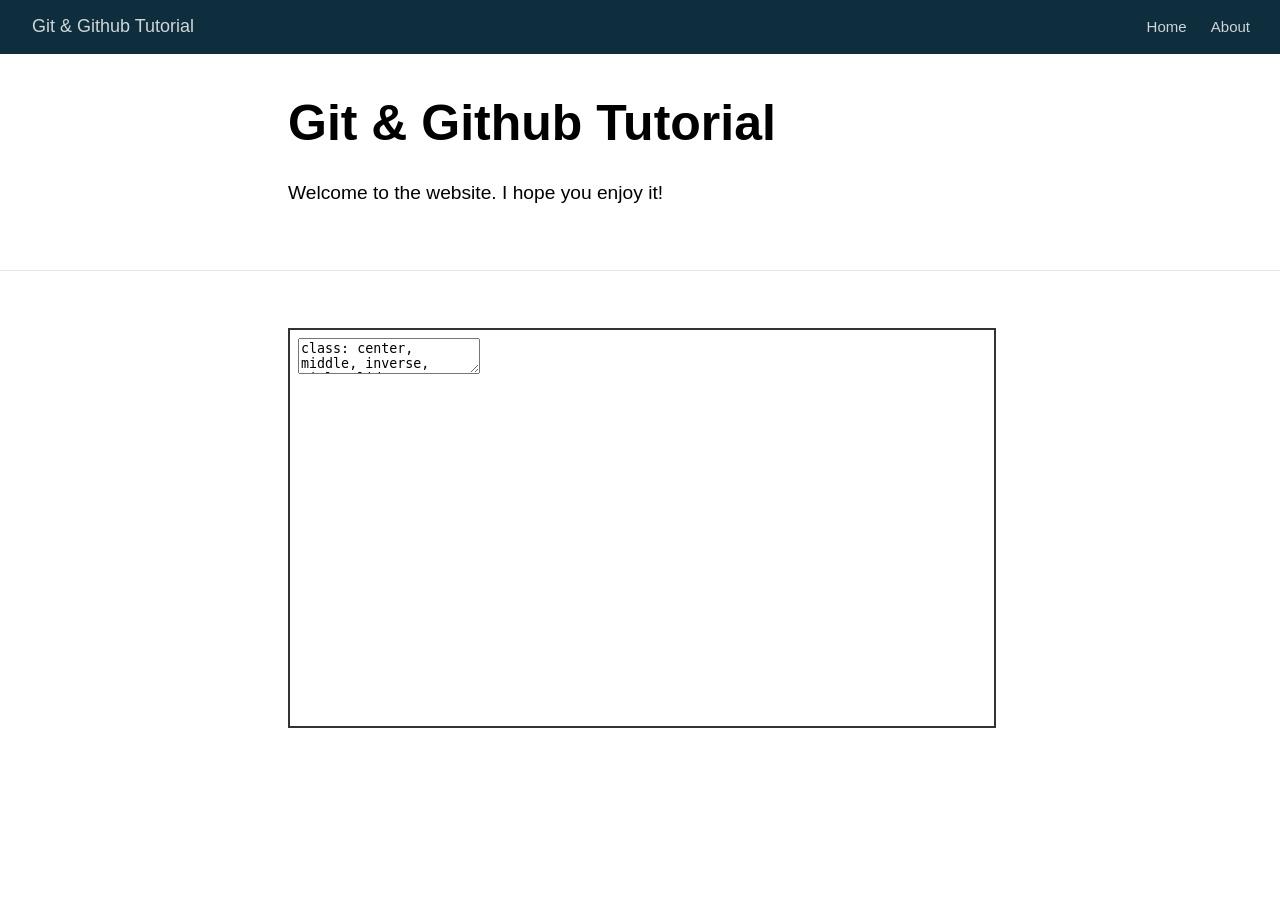
==== docs/index.html @ 016aea4a "initialize site and slidedeck" ====
<!DOCTYPE html>

<html xmlns="http://www.w3.org/1999/xhtml" lang="" xml:lang="">

<head>
  <meta charset="utf-8"/>
  <meta name="viewport" content="width=device-width, initial-scale=1"/>
  <meta http-equiv="X-UA-Compatible" content="IE=Edge,chrome=1"/>
  <meta name="generator" content="distill" />

  <style type="text/css">
  /* Hide doc at startup (prevent jankiness while JS renders/transforms) */
  body {
    visibility: hidden;
  }
  </style>

 <!--radix_placeholder_import_source-->
 <!--/radix_placeholder_import_source-->

<style type="text/css">code{white-space: pre;}</style>
<style type="text/css" data-origin="pandoc">
pre > code.sourceCode { white-space: pre; position: relative; }
pre > code.sourceCode > span { display: inline-block; line-height: 1.25; }
pre > code.sourceCode > span:empty { height: 1.2em; }
.sourceCode { overflow: visible; }
code.sourceCode > span { color: inherit; text-decoration: inherit; }
div.sourceCode { margin: 1em 0; }
pre.sourceCode { margin: 0; }
@media screen {
div.sourceCode { overflow: auto; }
}
@media print {
pre > code.sourceCode { white-space: pre-wrap; }
pre > code.sourceCode > span { text-indent: -5em; padding-left: 5em; }
}
pre.numberSource code
  { counter-reset: source-line 0; }
pre.numberSource code > span
  { position: relative; left: -4em; counter-increment: source-line; }
pre.numberSource code > span > a:first-child::before
  { content: counter(source-line);
    position: relative; left: -1em; text-align: right; vertical-align: baseline;
    border: none; display: inline-block;
    -webkit-touch-callout: none; -webkit-user-select: none;
    -khtml-user-select: none; -moz-user-select: none;
    -ms-user-select: none; user-select: none;
    padding: 0 4px; width: 4em;
    color: #aaaaaa;
  }
pre.numberSource { margin-left: 3em; border-left: 1px solid #aaaaaa;  padding-left: 4px; }
div.sourceCode
  { color: #00769e; background-color: #f1f3f5; }
@media screen {
pre > code.sourceCode > span > a:first-child::before { text-decoration: underline; }
}
code span { color: #00769e; } /* Normal */
code span.al { color: #ad0000; } /* Alert */
code span.an { color: #5e5e5e; } /* Annotation */
code span.at { color: #657422; } /* Attribute */
code span.bn { color: #ad0000; } /* BaseN */
code span.bu { } /* BuiltIn */
code span.cf { color: #00769e; } /* ControlFlow */
code span.ch { color: #20794d; } /* Char */
code span.cn { color: #8f5902; } /* Constant */
code span.co { color: #5e5e5e; } /* Comment */
code span.cv { color: #5e5e5e; font-style: italic; } /* CommentVar */
code span.do { color: #5e5e5e; font-style: italic; } /* Documentation */
code span.dt { color: #ad0000; } /* DataType */
code span.dv { color: #ad0000; } /* DecVal */
code span.er { color: #ad0000; } /* Error */
code span.ex { } /* Extension */
code span.fl { color: #ad0000; } /* Float */
code span.fu { color: #4758ab; } /* Function */
code span.im { } /* Import */
code span.in { color: #5e5e5e; } /* Information */
code span.kw { color: #00769e; } /* Keyword */
code span.op { color: #5e5e5e; } /* Operator */
code span.ot { color: #00769e; } /* Other */
code span.pp { color: #ad0000; } /* Preprocessor */
code span.sc { color: #5e5e5e; } /* SpecialChar */
code span.ss { color: #20794d; } /* SpecialString */
code span.st { color: #20794d; } /* String */
code span.va { color: #111111; } /* Variable */
code span.vs { color: #20794d; } /* VerbatimString */
code span.wa { color: #5e5e5e; font-style: italic; } /* Warning */
</style>


  <!--radix_placeholder_meta_tags-->
  <title>Git &amp; Github Tutorial</title>

  <meta property="description" itemprop="description" content="Welcome to the website. I hope you enjoy it!"/>



  <!--  https://developers.facebook.com/docs/sharing/webmasters#markup -->
  <meta property="og:title" content="Git &amp; Github Tutorial"/>
  <meta property="og:type" content="article"/>
  <meta property="og:description" content="Welcome to the website. I hope you enjoy it!"/>
  <meta property="og:locale" content="en_US"/>
  <meta property="og:site_name" content="Git &amp; Github Tutorial"/>

  <!--  https://dev.twitter.com/cards/types/summary -->
  <meta property="twitter:card" content="summary"/>
  <meta property="twitter:title" content="Git &amp; Github Tutorial"/>
  <meta property="twitter:description" content="Welcome to the website. I hope you enjoy it!"/>

  <!--/radix_placeholder_meta_tags-->
  <!--radix_placeholder_rmarkdown_metadata-->

  <script type="text/json" id="radix-rmarkdown-metadata">
  {"type":"list","attributes":{"names":{"type":"character","attributes":{},"value":["title","description","site"]}},"value":[{"type":"character","attributes":{},"value":["Git & Github Tutorial"]},{"type":"character","attributes":{},"value":["Welcome to the website. I hope you enjoy it!\n"]},{"type":"character","attributes":{},"value":["distill::distill_website"]}]}
  </script>
  <!--/radix_placeholder_rmarkdown_metadata-->
  <!--radix_placeholder_navigation_in_header-->
  <meta name="distill:offset" content=""/>

  <script type="application/javascript">

    window.headroom_prevent_pin = false;

    window.document.addEventListener("DOMContentLoaded", function (event) {

      // initialize headroom for banner
      var header = $('header').get(0);
      var headerHeight = header.offsetHeight;
      var headroom = new Headroom(header, {
        tolerance: 5,
        onPin : function() {
          if (window.headroom_prevent_pin) {
            window.headroom_prevent_pin = false;
            headroom.unpin();
          }
        }
      });
      headroom.init();
      if(window.location.hash)
        headroom.unpin();
      $(header).addClass('headroom--transition');

      // offset scroll location for banner on hash change
      // (see: https://github.com/WickyNilliams/headroom.js/issues/38)
      window.addEventListener("hashchange", function(event) {
        window.scrollTo(0, window.pageYOffset - (headerHeight + 25));
      });

      // responsive menu
      $('.distill-site-header').each(function(i, val) {
        var topnav = $(this);
        var toggle = topnav.find('.nav-toggle');
        toggle.on('click', function() {
          topnav.toggleClass('responsive');
        });
      });

      // nav dropdowns
      $('.nav-dropbtn').click(function(e) {
        $(this).next('.nav-dropdown-content').toggleClass('nav-dropdown-active');
        $(this).parent().siblings('.nav-dropdown')
           .children('.nav-dropdown-content').removeClass('nav-dropdown-active');
      });
      $("body").click(function(e){
        $('.nav-dropdown-content').removeClass('nav-dropdown-active');
      });
      $(".nav-dropdown").click(function(e){
        e.stopPropagation();
      });
    });
  </script>

  <style type="text/css">

  /* Theme (user-documented overrideables for nav appearance) */

  .distill-site-nav {
    color: rgba(255, 255, 255, 0.8);
    background-color: #0F2E3D;
    font-size: 15px;
    font-weight: 300;
  }

  .distill-site-nav a {
    color: inherit;
    text-decoration: none;
  }

  .distill-site-nav a:hover {
    color: white;
  }

  @media print {
    .distill-site-nav {
      display: none;
    }
  }

  .distill-site-header {

  }

  .distill-site-footer {

  }


  /* Site Header */

  .distill-site-header {
    width: 100%;
    box-sizing: border-box;
    z-index: 3;
  }

  .distill-site-header .nav-left {
    display: inline-block;
    margin-left: 8px;
  }

  @media screen and (max-width: 768px) {
    .distill-site-header .nav-left {
      margin-left: 0;
    }
  }


  .distill-site-header .nav-right {
    float: right;
    margin-right: 8px;
  }

  .distill-site-header a,
  .distill-site-header .title {
    display: inline-block;
    text-align: center;
    padding: 14px 10px 14px 10px;
  }

  .distill-site-header .title {
    font-size: 18px;
    min-width: 150px;
  }

  .distill-site-header .logo {
    padding: 0;
  }

  .distill-site-header .logo img {
    display: none;
    max-height: 20px;
    width: auto;
    margin-bottom: -4px;
  }

  .distill-site-header .nav-image img {
    max-height: 18px;
    width: auto;
    display: inline-block;
    margin-bottom: -3px;
  }



  @media screen and (min-width: 1000px) {
    .distill-site-header .logo img {
      display: inline-block;
    }
    .distill-site-header .nav-left {
      margin-left: 20px;
    }
    .distill-site-header .nav-right {
      margin-right: 20px;
    }
    .distill-site-header .title {
      padding-left: 12px;
    }
  }


  .distill-site-header .nav-toggle {
    display: none;
  }

  .nav-dropdown {
    display: inline-block;
    position: relative;
  }

  .nav-dropdown .nav-dropbtn {
    border: none;
    outline: none;
    color: rgba(255, 255, 255, 0.8);
    padding: 16px 10px;
    background-color: transparent;
    font-family: inherit;
    font-size: inherit;
    font-weight: inherit;
    margin: 0;
    margin-top: 1px;
    z-index: 2;
  }

  .nav-dropdown-content {
    display: none;
    position: absolute;
    background-color: white;
    min-width: 200px;
    border: 1px solid rgba(0,0,0,0.15);
    border-radius: 4px;
    box-shadow: 0px 8px 16px 0px rgba(0,0,0,0.1);
    z-index: 1;
    margin-top: 2px;
    white-space: nowrap;
    padding-top: 4px;
    padding-bottom: 4px;
  }

  .nav-dropdown-content hr {
    margin-top: 4px;
    margin-bottom: 4px;
    border: none;
    border-bottom: 1px solid rgba(0, 0, 0, 0.1);
  }

  .nav-dropdown-active {
    display: block;
  }

  .nav-dropdown-content a, .nav-dropdown-content .nav-dropdown-header {
    color: black;
    padding: 6px 24px;
    text-decoration: none;
    display: block;
    text-align: left;
  }

  .nav-dropdown-content .nav-dropdown-header {
    display: block;
    padding: 5px 24px;
    padding-bottom: 0;
    text-transform: uppercase;
    font-size: 14px;
    color: #999999;
    white-space: nowrap;
  }

  .nav-dropdown:hover .nav-dropbtn {
    color: white;
  }

  .nav-dropdown-content a:hover {
    background-color: #ddd;
    color: black;
  }

  .nav-right .nav-dropdown-content {
    margin-left: -45%;
    right: 0;
  }

  @media screen and (max-width: 768px) {
    .distill-site-header a, .distill-site-header .nav-dropdown  {display: none;}
    .distill-site-header a.nav-toggle {
      float: right;
      display: block;
    }
    .distill-site-header .title {
      margin-left: 0;
    }
    .distill-site-header .nav-right {
      margin-right: 0;
    }
    .distill-site-header {
      overflow: hidden;
    }
    .nav-right .nav-dropdown-content {
      margin-left: 0;
    }
  }


  @media screen and (max-width: 768px) {
    .distill-site-header.responsive {position: relative; min-height: 500px; }
    .distill-site-header.responsive a.nav-toggle {
      position: absolute;
      right: 0;
      top: 0;
    }
    .distill-site-header.responsive a,
    .distill-site-header.responsive .nav-dropdown {
      display: block;
      text-align: left;
    }
    .distill-site-header.responsive .nav-left,
    .distill-site-header.responsive .nav-right {
      width: 100%;
    }
    .distill-site-header.responsive .nav-dropdown {float: none;}
    .distill-site-header.responsive .nav-dropdown-content {position: relative;}
    .distill-site-header.responsive .nav-dropdown .nav-dropbtn {
      display: block;
      width: 100%;
      text-align: left;
    }
  }

  /* Site Footer */

  .distill-site-footer {
    width: 100%;
    overflow: hidden;
    box-sizing: border-box;
    z-index: 3;
    margin-top: 30px;
    padding-top: 30px;
    padding-bottom: 30px;
    text-align: center;
  }

  /* Headroom */

  d-title {
    padding-top: 6rem;
  }

  @media print {
    d-title {
      padding-top: 4rem;
    }
  }

  .headroom {
    z-index: 1000;
    position: fixed;
    top: 0;
    left: 0;
    right: 0;
  }

  .headroom--transition {
    transition: all .4s ease-in-out;
  }

  .headroom--unpinned {
    top: -100px;
  }

  .headroom--pinned {
    top: 0;
  }

  /* adjust viewport for navbar height */
  /* helps vertically center bootstrap (non-distill) content */
  .min-vh-100 {
    min-height: calc(100vh - 100px) !important;
  }

  </style>

  <script src="site_libs/jquery-3.6.0/jquery-3.6.0.min.js"></script>
  <link href="site_libs/font-awesome-5.1.0/css/all.css" rel="stylesheet"/>
  <link href="site_libs/font-awesome-5.1.0/css/v4-shims.css" rel="stylesheet"/>
  <script src="site_libs/headroom-0.9.4/headroom.min.js"></script>
  <script src="site_libs/autocomplete-0.37.1/autocomplete.min.js"></script>
  <script src="site_libs/fuse-6.4.1/fuse.min.js"></script>

  <script type="application/javascript">

  function getMeta(metaName) {
    var metas = document.getElementsByTagName('meta');
    for (let i = 0; i < metas.length; i++) {
      if (metas[i].getAttribute('name') === metaName) {
        return metas[i].getAttribute('content');
      }
    }
    return '';
  }

  function offsetURL(url) {
    var offset = getMeta('distill:offset');
    return offset ? offset + '/' + url : url;
  }

  function createFuseIndex() {

    // create fuse index
    var options = {
      keys: [
        { name: 'title', weight: 20 },
        { name: 'categories', weight: 15 },
        { name: 'description', weight: 10 },
        { name: 'contents', weight: 5 },
      ],
      ignoreLocation: true,
      threshold: 0
    };
    var fuse = new window.Fuse([], options);

    // fetch the main search.json
    return fetch(offsetURL('search.json'))
      .then(function(response) {
        if (response.status == 200) {
          return response.json().then(function(json) {
            // index main articles
            json.articles.forEach(function(article) {
              fuse.add(article);
            });
            // download collections and index their articles
            return Promise.all(json.collections.map(function(collection) {
              return fetch(offsetURL(collection)).then(function(response) {
                if (response.status === 200) {
                  return response.json().then(function(articles) {
                    articles.forEach(function(article) {
                      fuse.add(article);
                    });
                  })
                } else {
                  return Promise.reject(
                    new Error('Unexpected status from search index request: ' +
                              response.status)
                  );
                }
              });
            })).then(function() {
              return fuse;
            });
          });

        } else {
          return Promise.reject(
            new Error('Unexpected status from search index request: ' +
                        response.status)
          );
        }
      });
  }

  window.document.addEventListener("DOMContentLoaded", function (event) {

    // get search element (bail if we don't have one)
    var searchEl = window.document.getElementById('distill-search');
    if (!searchEl)
      return;

    createFuseIndex()
      .then(function(fuse) {

        // make search box visible
        searchEl.classList.remove('hidden');

        // initialize autocomplete
        var options = {
          autoselect: true,
          hint: false,
          minLength: 2,
        };
        window.autocomplete(searchEl, options, [{
          source: function(query, callback) {
            const searchOptions = {
              isCaseSensitive: false,
              shouldSort: true,
              minMatchCharLength: 2,
              limit: 10,
            };
            var results = fuse.search(query, searchOptions);
            callback(results
              .map(function(result) { return result.item; })
            );
          },
          templates: {
            suggestion: function(suggestion) {
              var img = suggestion.preview && Object.keys(suggestion.preview).length > 0
                ? `<img src="${offsetURL(suggestion.preview)}"</img>`
                : '';
              var html = `
                <div class="search-item">
                  <h3>${suggestion.title}</h3>
                  <div class="search-item-description">
                    ${suggestion.description || ''}
                  </div>
                  <div class="search-item-preview">
                    ${img}
                  </div>
                </div>
              `;
              return html;
            }
          }
        }]).on('autocomplete:selected', function(event, suggestion) {
          window.location.href = offsetURL(suggestion.path);
        });
        // remove inline display style on autocompleter (we want to
        // manage responsive display via css)
        $('.algolia-autocomplete').css("display", "");
      })
      .catch(function(error) {
        console.log(error);
      });

  });

  </script>

  <style type="text/css">

  .nav-search {
    font-size: x-small;
  }

  /* Algolioa Autocomplete */

  .algolia-autocomplete {
    display: inline-block;
    margin-left: 10px;
    vertical-align: sub;
    background-color: white;
    color: black;
    padding: 6px;
    padding-top: 8px;
    padding-bottom: 0;
    border-radius: 6px;
    border: 1px #0F2E3D solid;
    width: 180px;
  }


  @media screen and (max-width: 768px) {
    .distill-site-nav .algolia-autocomplete {
      display: none;
      visibility: hidden;
    }
    .distill-site-nav.responsive .algolia-autocomplete {
      display: inline-block;
      visibility: visible;
    }
    .distill-site-nav.responsive .algolia-autocomplete .aa-dropdown-menu {
      margin-left: 0;
      width: 400px;
      max-height: 400px;
    }
  }

  .algolia-autocomplete .aa-input, .algolia-autocomplete .aa-hint {
    width: 90%;
    outline: none;
    border: none;
  }

  .algolia-autocomplete .aa-hint {
    color: #999;
  }
  .algolia-autocomplete .aa-dropdown-menu {
    width: 550px;
    max-height: 70vh;
    overflow-x: visible;
    overflow-y: scroll;
    padding: 5px;
    margin-top: 3px;
    margin-left: -150px;
    background-color: #fff;
    border-radius: 5px;
    border: 1px solid #999;
    border-top: none;
  }

  .algolia-autocomplete .aa-dropdown-menu .aa-suggestion {
    cursor: pointer;
    padding: 5px 4px;
    border-bottom: 1px solid #eee;
  }

  .algolia-autocomplete .aa-dropdown-menu .aa-suggestion:last-of-type {
    border-bottom: none;
    margin-bottom: 2px;
  }

  .algolia-autocomplete .aa-dropdown-menu .aa-suggestion .search-item {
    overflow: hidden;
    font-size: 0.8em;
    line-height: 1.4em;
  }

  .algolia-autocomplete .aa-dropdown-menu .aa-suggestion .search-item h3 {
    font-size: 1rem;
    margin-block-start: 0;
    margin-block-end: 5px;
  }

  .algolia-autocomplete .aa-dropdown-menu .aa-suggestion .search-item-description {
    display: inline-block;
    overflow: hidden;
    height: 2.8em;
    width: 80%;
    margin-right: 4%;
  }

  .algolia-autocomplete .aa-dropdown-menu .aa-suggestion .search-item-preview {
    display: inline-block;
    width: 15%;
  }

  .algolia-autocomplete .aa-dropdown-menu .aa-suggestion .search-item-preview img {
    height: 3em;
    width: auto;
    display: none;
  }

  .algolia-autocomplete .aa-dropdown-menu .aa-suggestion .search-item-preview img[src] {
    display: initial;
  }

  .algolia-autocomplete .aa-dropdown-menu .aa-suggestion.aa-cursor {
    background-color: #eee;
  }
  .algolia-autocomplete .aa-dropdown-menu .aa-suggestion em {
    font-weight: bold;
    font-style: normal;
  }

  </style>


  <!--/radix_placeholder_navigation_in_header-->
  <!--radix_placeholder_distill-->

  <style type="text/css">

  body {
    background-color: white;
  }

  .pandoc-table {
    width: 100%;
  }

  .pandoc-table>caption {
    margin-bottom: 10px;
  }

  .pandoc-table th:not([align]) {
    text-align: left;
  }

  .pagedtable-footer {
    font-size: 15px;
  }

  d-byline .byline {
    grid-template-columns: 2fr 2fr;
  }

  d-byline .byline h3 {
    margin-block-start: 1.5em;
  }

  d-byline .byline .authors-affiliations h3 {
    margin-block-start: 0.5em;
  }

  .authors-affiliations .orcid-id {
    width: 16px;
    height:16px;
    margin-left: 4px;
    margin-right: 4px;
    vertical-align: middle;
    padding-bottom: 2px;
  }

  d-title .dt-tags {
    margin-top: 1em;
    grid-column: text;
  }

  .dt-tags .dt-tag {
    text-decoration: none;
    display: inline-block;
    color: rgba(0,0,0,0.6);
    padding: 0em 0.4em;
    margin-right: 0.5em;
    margin-bottom: 0.4em;
    font-size: 70%;
    border: 1px solid rgba(0,0,0,0.2);
    border-radius: 3px;
    text-transform: uppercase;
    font-weight: 500;
  }

  d-article table.gt_table td,
  d-article table.gt_table th {
    border-bottom: none;
    font-size: 100%;
  }

  .html-widget {
    margin-bottom: 2.0em;
  }

  .l-screen-inset {
    padding-right: 16px;
  }

  .l-screen .caption {
    margin-left: 10px;
  }

  .shaded {
    background: rgb(247, 247, 247);
    padding-top: 20px;
    padding-bottom: 20px;
    border-top: 1px solid rgba(0, 0, 0, 0.1);
    border-bottom: 1px solid rgba(0, 0, 0, 0.1);
  }

  .shaded .html-widget {
    margin-bottom: 0;
    border: 1px solid rgba(0, 0, 0, 0.1);
  }

  .shaded .shaded-content {
    background: white;
  }

  .text-output {
    margin-top: 0;
    line-height: 1.5em;
  }

  .hidden {
    display: none !important;
  }

  d-article {
    padding-top: 2.5rem;
    padding-bottom: 30px;
  }

  d-appendix {
    padding-top: 30px;
  }

  d-article>p>img {
    width: 100%;
  }

  d-article h2 {
    margin: 1rem 0 1.5rem 0;
  }

  d-article h3 {
    margin-top: 1.5rem;
  }

  d-article iframe {
    border: 1px solid rgba(0, 0, 0, 0.1);
    margin-bottom: 2.0em;
    width: 100%;
  }

  /* Tweak code blocks */

  d-article div.sourceCode code,
  d-article pre code {
    font-family: Consolas, Monaco, 'Andale Mono', 'Ubuntu Mono', monospace;
  }

  d-article pre,
  d-article div.sourceCode,
  d-article div.sourceCode pre {
    overflow: auto;
  }

  d-article div.sourceCode {
    background-color: white;
  }

  d-article div.sourceCode pre {
    padding-left: 10px;
    font-size: 12px;
    border-left: 2px solid rgba(0,0,0,0.1);
  }

  d-article pre {
    font-size: 12px;
    color: black;
    background: none;
    margin-top: 0;
    text-align: left;
    white-space: pre;
    word-spacing: normal;
    word-break: normal;
    word-wrap: normal;
    line-height: 1.5;

    -moz-tab-size: 4;
    -o-tab-size: 4;
    tab-size: 4;

    -webkit-hyphens: none;
    -moz-hyphens: none;
    -ms-hyphens: none;
    hyphens: none;
  }

  d-article pre a {
    border-bottom: none;
  }

  d-article pre a:hover {
    border-bottom: none;
    text-decoration: underline;
  }

  d-article details {
    grid-column: text;
    margin-bottom: 0.8em;
  }

  @media(min-width: 768px) {

  d-article pre,
  d-article div.sourceCode,
  d-article div.sourceCode pre {
    overflow: visible !important;
  }

  d-article div.sourceCode pre {
    padding-left: 18px;
    font-size: 14px;
  }

  d-article pre {
    font-size: 14px;
  }

  }

  figure img.external {
    background: white;
    border: 1px solid rgba(0, 0, 0, 0.1);
    box-shadow: 0 1px 8px rgba(0, 0, 0, 0.1);
    padding: 18px;
    box-sizing: border-box;
  }

  /* CSS for d-contents */

  .d-contents {
    grid-column: text;
    color: rgba(0,0,0,0.8);
    font-size: 0.9em;
    padding-bottom: 1em;
    margin-bottom: 1em;
    padding-bottom: 0.5em;
    margin-bottom: 1em;
    padding-left: 0.25em;
    justify-self: start;
  }

  @media(min-width: 1000px) {
    .d-contents.d-contents-float {
      height: 0;
      grid-column-start: 1;
      grid-column-end: 4;
      justify-self: center;
      padding-right: 3em;
      padding-left: 2em;
    }
  }

  .d-contents nav h3 {
    font-size: 18px;
    margin-top: 0;
    margin-bottom: 1em;
  }

  .d-contents li {
    list-style-type: none
  }

  .d-contents nav > ul {
    padding-left: 0;
  }

  .d-contents ul {
    padding-left: 1em
  }

  .d-contents nav ul li {
    margin-top: 0.6em;
    margin-bottom: 0.2em;
  }

  .d-contents nav a {
    font-size: 13px;
    border-bottom: none;
    text-decoration: none
    color: rgba(0, 0, 0, 0.8);
  }

  .d-contents nav a:hover {
    text-decoration: underline solid rgba(0, 0, 0, 0.6)
  }

  .d-contents nav > ul > li > a {
    font-weight: 600;
  }

  .d-contents nav > ul > li > ul {
    font-weight: inherit;
  }

  .d-contents nav > ul > li > ul > li {
    margin-top: 0.2em;
  }


  .d-contents nav ul {
    margin-top: 0;
    margin-bottom: 0.25em;
  }

  .d-article-with-toc h2:nth-child(2) {
    margin-top: 0;
  }


  /* Figure */

  .figure {
    position: relative;
    margin-bottom: 2.5em;
    margin-top: 1.5em;
  }

  .figure .caption {
    color: rgba(0, 0, 0, 0.6);
    font-size: 12px;
    line-height: 1.5em;
  }

  .figure img.external {
    background: white;
    border: 1px solid rgba(0, 0, 0, 0.1);
    box-shadow: 0 1px 8px rgba(0, 0, 0, 0.1);
    padding: 18px;
    box-sizing: border-box;
  }

  .figure .caption a {
    color: rgba(0, 0, 0, 0.6);
  }

  .figure .caption b,
  .figure .caption strong, {
    font-weight: 600;
    color: rgba(0, 0, 0, 1.0);
  }

  /* Citations */

  d-article .citation {
    color: inherit;
    cursor: inherit;
  }

  div.hanging-indent{
    margin-left: 1em; text-indent: -1em;
  }

  /* Citation hover box */

  .tippy-box[data-theme~=light-border] {
    background-color: rgba(250, 250, 250, 0.95);
  }

  .tippy-content > p {
    margin-bottom: 0;
    padding: 2px;
  }


  /* Tweak 1000px media break to show more text */

  @media(min-width: 1000px) {
    .base-grid,
    distill-header,
    d-title,
    d-abstract,
    d-article,
    d-appendix,
    distill-appendix,
    d-byline,
    d-footnote-list,
    d-citation-list,
    distill-footer {
      grid-template-columns: [screen-start] 1fr [page-start kicker-start] 80px [middle-start] 50px [text-start kicker-end] 65px 65px 65px 65px 65px 65px 65px 65px [text-end gutter-start] 65px [middle-end] 65px [page-end gutter-end] 1fr [screen-end];
      grid-column-gap: 16px;
    }

    .grid {
      grid-column-gap: 16px;
    }

    d-article {
      font-size: 1.06rem;
      line-height: 1.7em;
    }
    figure .caption, .figure .caption, figure figcaption {
      font-size: 13px;
    }
  }

  @media(min-width: 1180px) {
    .base-grid,
    distill-header,
    d-title,
    d-abstract,
    d-article,
    d-appendix,
    distill-appendix,
    d-byline,
    d-footnote-list,
    d-citation-list,
    distill-footer {
      grid-template-columns: [screen-start] 1fr [page-start kicker-start] 60px [middle-start] 60px [text-start kicker-end] 60px 60px 60px 60px 60px 60px 60px 60px [text-end gutter-start] 60px [middle-end] 60px [page-end gutter-end] 1fr [screen-end];
      grid-column-gap: 32px;
    }

    .grid {
      grid-column-gap: 32px;
    }
  }


  /* Get the citation styles for the appendix (not auto-injected on render since
     we do our own rendering of the citation appendix) */

  d-appendix .citation-appendix,
  .d-appendix .citation-appendix {
    font-size: 11px;
    line-height: 15px;
    border-left: 1px solid rgba(0, 0, 0, 0.1);
    padding-left: 18px;
    border: 1px solid rgba(0,0,0,0.1);
    background: rgba(0, 0, 0, 0.02);
    padding: 10px 18px;
    border-radius: 3px;
    color: rgba(150, 150, 150, 1);
    overflow: hidden;
    margin-top: -12px;
    white-space: pre-wrap;
    word-wrap: break-word;
  }

  /* Include appendix styles here so they can be overridden */

  d-appendix {
    contain: layout style;
    font-size: 0.8em;
    line-height: 1.7em;
    margin-top: 60px;
    margin-bottom: 0;
    border-top: 1px solid rgba(0, 0, 0, 0.1);
    color: rgba(0,0,0,0.5);
    padding-top: 60px;
    padding-bottom: 48px;
  }

  d-appendix h3 {
    grid-column: page-start / text-start;
    font-size: 15px;
    font-weight: 500;
    margin-top: 1em;
    margin-bottom: 0;
    color: rgba(0,0,0,0.65);
  }

  d-appendix h3 + * {
    margin-top: 1em;
  }

  d-appendix ol {
    padding: 0 0 0 15px;
  }

  @media (min-width: 768px) {
    d-appendix ol {
      padding: 0 0 0 30px;
      margin-left: -30px;
    }
  }

  d-appendix li {
    margin-bottom: 1em;
  }

  d-appendix a {
    color: rgba(0, 0, 0, 0.6);
  }

  d-appendix > * {
    grid-column: text;
  }

  d-appendix > d-footnote-list,
  d-appendix > d-citation-list,
  d-appendix > distill-appendix {
    grid-column: screen;
  }

  /* Include footnote styles here so they can be overridden */

  d-footnote-list {
    contain: layout style;
  }

  d-footnote-list > * {
    grid-column: text;
  }

  d-footnote-list a.footnote-backlink {
    color: rgba(0,0,0,0.3);
    padding-left: 0.5em;
  }



  /* Anchor.js */

  .anchorjs-link {
    /*transition: all .25s linear; */
    text-decoration: none;
    border-bottom: none;
  }
  *:hover > .anchorjs-link {
    margin-left: -1.125em !important;
    text-decoration: none;
    border-bottom: none;
  }

  /* Social footer */

  .social_footer {
    margin-top: 30px;
    margin-bottom: 0;
    color: rgba(0,0,0,0.67);
  }

  .disqus-comments {
    margin-right: 30px;
  }

  .disqus-comment-count {
    border-bottom: 1px solid rgba(0, 0, 0, 0.4);
    cursor: pointer;
  }

  #disqus_thread {
    margin-top: 30px;
  }

  .article-sharing a {
    border-bottom: none;
    margin-right: 8px;
  }

  .article-sharing a:hover {
    border-bottom: none;
  }

  .sidebar-section.subscribe {
    font-size: 12px;
    line-height: 1.6em;
  }

  .subscribe p {
    margin-bottom: 0.5em;
  }


  .article-footer .subscribe {
    font-size: 15px;
    margin-top: 45px;
  }


  .sidebar-section.custom {
    font-size: 12px;
    line-height: 1.6em;
  }

  .custom p {
    margin-bottom: 0.5em;
  }

  /* Styles for listing layout (hide title) */
  .layout-listing d-title, .layout-listing .d-title {
    display: none;
  }

  /* Styles for posts lists (not auto-injected) */


  .posts-with-sidebar {
    padding-left: 45px;
    padding-right: 45px;
  }

  .posts-list .description h2,
  .posts-list .description p {
    font-family: -apple-system, BlinkMacSystemFont, "Segoe UI", Roboto, Oxygen, Ubuntu, Cantarell, "Fira Sans", "Droid Sans", "Helvetica Neue", Arial, sans-serif;
  }

  .posts-list .description h2 {
    font-weight: 700;
    border-bottom: none;
    padding-bottom: 0;
  }

  .posts-list h2.post-tag {
    border-bottom: 1px solid rgba(0, 0, 0, 0.2);
    padding-bottom: 12px;
  }
  .posts-list {
    margin-top: 60px;
    margin-bottom: 24px;
  }

  .posts-list .post-preview {
    text-decoration: none;
    overflow: hidden;
    display: block;
    border-bottom: 1px solid rgba(0, 0, 0, 0.1);
    padding: 24px 0;
  }

  .post-preview-last {
    border-bottom: none !important;
  }

  .posts-list .posts-list-caption {
    grid-column: screen;
    font-weight: 400;
  }

  .posts-list .post-preview h2 {
    margin: 0 0 6px 0;
    line-height: 1.2em;
    font-style: normal;
    font-size: 24px;
  }

  .posts-list .post-preview p {
    margin: 0 0 12px 0;
    line-height: 1.4em;
    font-size: 16px;
  }

  .posts-list .post-preview .thumbnail {
    box-sizing: border-box;
    margin-bottom: 24px;
    position: relative;
    max-width: 500px;
  }
  .posts-list .post-preview img {
    width: 100%;
    display: block;
  }

  .posts-list .metadata {
    font-size: 12px;
    line-height: 1.4em;
    margin-bottom: 18px;
  }

  .posts-list .metadata > * {
    display: inline-block;
  }

  .posts-list .metadata .publishedDate {
    margin-right: 2em;
  }

  .posts-list .metadata .dt-authors {
    display: block;
    margin-top: 0.3em;
    margin-right: 2em;
  }

  .posts-list .dt-tags {
    display: block;
    line-height: 1em;
  }

  .posts-list .dt-tags .dt-tag {
    display: inline-block;
    color: rgba(0,0,0,0.6);
    padding: 0.3em 0.4em;
    margin-right: 0.2em;
    margin-bottom: 0.4em;
    font-size: 60%;
    border: 1px solid rgba(0,0,0,0.2);
    border-radius: 3px;
    text-transform: uppercase;
    font-weight: 500;
  }

  .posts-list img {
    opacity: 1;
  }

  .posts-list img[data-src] {
    opacity: 0;
  }

  .posts-more {
    clear: both;
  }


  .posts-sidebar {
    font-size: 16px;
  }

  .posts-sidebar h3 {
    font-size: 16px;
    margin-top: 0;
    margin-bottom: 0.5em;
    font-weight: 400;
    text-transform: uppercase;
  }

  .sidebar-section {
    margin-bottom: 30px;
  }

  .categories ul {
    list-style-type: none;
    margin: 0;
    padding: 0;
  }

  .categories li {
    color: rgba(0, 0, 0, 0.8);
    margin-bottom: 0;
  }

  .categories li>a {
    border-bottom: none;
  }

  .categories li>a:hover {
    border-bottom: 1px solid rgba(0, 0, 0, 0.4);
  }

  .categories .active {
    font-weight: 600;
  }

  .categories .category-count {
    color: rgba(0, 0, 0, 0.4);
  }


  @media(min-width: 768px) {
    .posts-list .post-preview h2 {
      font-size: 26px;
    }
    .posts-list .post-preview .thumbnail {
      float: right;
      width: 30%;
      margin-bottom: 0;
    }
    .posts-list .post-preview .description {
      float: left;
      width: 45%;
    }
    .posts-list .post-preview .metadata {
      float: left;
      width: 20%;
      margin-top: 8px;
    }
    .posts-list .post-preview p {
      margin: 0 0 12px 0;
      line-height: 1.5em;
      font-size: 16px;
    }
    .posts-with-sidebar .posts-list {
      float: left;
      width: 75%;
    }
    .posts-with-sidebar .posts-sidebar {
      float: right;
      width: 20%;
      margin-top: 60px;
      padding-top: 24px;
      padding-bottom: 24px;
    }
  }


  /* Improve display for browsers without grid (IE/Edge <= 15) */

  .downlevel {
    line-height: 1.6em;
    font-family: -apple-system, BlinkMacSystemFont, "Segoe UI", Roboto, Oxygen, Ubuntu, Cantarell, "Fira Sans", "Droid Sans", "Helvetica Neue", Arial, sans-serif;
    margin: 0;
  }

  .downlevel .d-title {
    padding-top: 6rem;
    padding-bottom: 1.5rem;
  }

  .downlevel .d-title h1 {
    font-size: 50px;
    font-weight: 700;
    line-height: 1.1em;
    margin: 0 0 0.5rem;
  }

  .downlevel .d-title p {
    font-weight: 300;
    font-size: 1.2rem;
    line-height: 1.55em;
    margin-top: 0;
  }

  .downlevel .d-byline {
    padding-top: 0.8em;
    padding-bottom: 0.8em;
    font-size: 0.8rem;
    line-height: 1.8em;
  }

  .downlevel .section-separator {
    border: none;
    border-top: 1px solid rgba(0, 0, 0, 0.1);
  }

  .downlevel .d-article {
    font-size: 1.06rem;
    line-height: 1.7em;
    padding-top: 1rem;
    padding-bottom: 2rem;
  }


  .downlevel .d-appendix {
    padding-left: 0;
    padding-right: 0;
    max-width: none;
    font-size: 0.8em;
    line-height: 1.7em;
    margin-bottom: 0;
    color: rgba(0,0,0,0.5);
    padding-top: 40px;
    padding-bottom: 48px;
  }

  .downlevel .footnotes ol {
    padding-left: 13px;
  }

  .downlevel .base-grid,
  .downlevel .distill-header,
  .downlevel .d-title,
  .downlevel .d-abstract,
  .downlevel .d-article,
  .downlevel .d-appendix,
  .downlevel .distill-appendix,
  .downlevel .d-byline,
  .downlevel .d-footnote-list,
  .downlevel .d-citation-list,
  .downlevel .distill-footer,
  .downlevel .appendix-bottom,
  .downlevel .posts-container {
    padding-left: 40px;
    padding-right: 40px;
  }

  @media(min-width: 768px) {
    .downlevel .base-grid,
    .downlevel .distill-header,
    .downlevel .d-title,
    .downlevel .d-abstract,
    .downlevel .d-article,
    .downlevel .d-appendix,
    .downlevel .distill-appendix,
    .downlevel .d-byline,
    .downlevel .d-footnote-list,
    .downlevel .d-citation-list,
    .downlevel .distill-footer,
    .downlevel .appendix-bottom,
    .downlevel .posts-container {
    padding-left: 150px;
    padding-right: 150px;
    max-width: 900px;
  }
  }

  .downlevel pre code {
    display: block;
    border-left: 2px solid rgba(0, 0, 0, .1);
    padding: 0 0 0 20px;
    font-size: 14px;
  }

  .downlevel code, .downlevel pre {
    color: black;
    background: none;
    font-family: Consolas, Monaco, 'Andale Mono', 'Ubuntu Mono', monospace;
    text-align: left;
    white-space: pre;
    word-spacing: normal;
    word-break: normal;
    word-wrap: normal;
    line-height: 1.5;

    -moz-tab-size: 4;
    -o-tab-size: 4;
    tab-size: 4;

    -webkit-hyphens: none;
    -moz-hyphens: none;
    -ms-hyphens: none;
    hyphens: none;
  }

  .downlevel .posts-list .post-preview {
    color: inherit;
  }



  </style>

  <script type="application/javascript">

  function is_downlevel_browser() {
    if (bowser.isUnsupportedBrowser({ msie: "12", msedge: "16"},
                                   window.navigator.userAgent)) {
      return true;
    } else {
      return window.load_distill_framework === undefined;
    }
  }

  // show body when load is complete
  function on_load_complete() {

    // add anchors
    if (window.anchors) {
      window.anchors.options.placement = 'left';
      window.anchors.add('d-article > h2, d-article > h3, d-article > h4, d-article > h5');
    }


    // set body to visible
    document.body.style.visibility = 'visible';

    // force redraw for leaflet widgets
    if (window.HTMLWidgets) {
      var maps = window.HTMLWidgets.findAll(".leaflet");
      $.each(maps, function(i, el) {
        var map = this.getMap();
        map.invalidateSize();
        map.eachLayer(function(layer) {
          if (layer instanceof L.TileLayer)
            layer.redraw();
        });
      });
    }

    // trigger 'shown' so htmlwidgets resize
    $('d-article').trigger('shown');
  }

  function init_distill() {

    init_common();

    // create front matter
    var front_matter = $('<d-front-matter></d-front-matter>');
    $('#distill-front-matter').wrap(front_matter);

    // create d-title
    $('.d-title').changeElementType('d-title');

    // create d-byline
    var byline = $('<d-byline></d-byline>');
    $('.d-byline').replaceWith(byline);

    // create d-article
    var article = $('<d-article></d-article>');
    $('.d-article').wrap(article).children().unwrap();

    // move posts container into article
    $('.posts-container').appendTo($('d-article'));

    // create d-appendix
    $('.d-appendix').changeElementType('d-appendix');

    // flag indicating that we have appendix items
    var appendix = $('.appendix-bottom').children('h3').length > 0;

    // replace footnotes with <d-footnote>
    $('.footnote-ref').each(function(i, val) {
      appendix = true;
      var href = $(this).attr('href');
      var id = href.replace('#', '');
      var fn = $('#' + id);
      var fn_p = $('#' + id + '>p');
      fn_p.find('.footnote-back').remove();
      var text = fn_p.html();
      var dtfn = $('<d-footnote></d-footnote>');
      dtfn.html(text);
      $(this).replaceWith(dtfn);
    });
    // remove footnotes
    $('.footnotes').remove();

    // move refs into #references-listing
    $('#references-listing').replaceWith($('#refs'));

    $('h1.appendix, h2.appendix').each(function(i, val) {
      $(this).changeElementType('h3');
    });
    $('h3.appendix').each(function(i, val) {
      var id = $(this).attr('id');
      $('.d-contents a[href="#' + id + '"]').parent().remove();
      appendix = true;
      $(this).nextUntil($('h1, h2, h3')).addBack().appendTo($('d-appendix'));
    });

    // show d-appendix if we have appendix content
    $("d-appendix").css('display', appendix ? 'grid' : 'none');

    // localize layout chunks to just output
    $('.layout-chunk').each(function(i, val) {

      // capture layout
      var layout = $(this).attr('data-layout');

      // apply layout to markdown level block elements
      var elements = $(this).children().not('details, div.sourceCode, pre, script');
      elements.each(function(i, el) {
        var layout_div = $('<div class="' + layout + '"></div>');
        if (layout_div.hasClass('shaded')) {
          var shaded_content = $('<div class="shaded-content"></div>');
          $(this).wrap(shaded_content);
          $(this).parent().wrap(layout_div);
        } else {
          $(this).wrap(layout_div);
        }
      });


      // unwrap the layout-chunk div
      $(this).children().unwrap();
    });

    // remove code block used to force  highlighting css
    $('.distill-force-highlighting-css').parent().remove();

    // remove empty line numbers inserted by pandoc when using a
    // custom syntax highlighting theme
    $('code.sourceCode a:empty').remove();

    // load distill framework
    load_distill_framework();

    // wait for window.distillRunlevel == 4 to do post processing
    function distill_post_process() {

      if (!window.distillRunlevel || window.distillRunlevel < 4)
        return;

      // hide author/affiliations entirely if we have no authors
      var front_matter = JSON.parse($("#distill-front-matter").html());
      var have_authors = front_matter.authors && front_matter.authors.length > 0;
      if (!have_authors)
        $('d-byline').addClass('hidden');

      // article with toc class
      $('.d-contents').parent().addClass('d-article-with-toc');

      // strip links that point to #
      $('.authors-affiliations').find('a[href="#"]').removeAttr('href');

      // add orcid ids
      $('.authors-affiliations').find('.author').each(function(i, el) {
        var orcid_id = front_matter.authors[i].orcidID;
        if (orcid_id) {
          var a = $('<a></a>');
          a.attr('href', 'https://orcid.org/' + orcid_id);
          var img = $('<img></img>');
          img.addClass('orcid-id');
          img.attr('alt', 'ORCID ID');
          img.attr('src','[data-uri]');
          a.append(img);
          $(this).append(a);
        }
      });

      // hide elements of author/affiliations grid that have no value
      function hide_byline_column(caption) {
        $('d-byline').find('h3:contains("' + caption + '")').parent().css('visibility', 'hidden');
      }

      // affiliations
      var have_affiliations = false;
      for (var i = 0; i<front_matter.authors.length; ++i) {
        var author = front_matter.authors[i];
        if (author.affiliation !== "&nbsp;") {
          have_affiliations = true;
          break;
        }
      }
      if (!have_affiliations)
        $('d-byline').find('h3:contains("Affiliations")').css('visibility', 'hidden');

      // published date
      if (!front_matter.publishedDate)
        hide_byline_column("Published");

      // document object identifier
      var doi = $('d-byline').find('h3:contains("DOI")');
      var doi_p = doi.next().empty();
      if (!front_matter.doi) {
        // if we have a citation and valid citationText then link to that
        if ($('#citation').length > 0 && front_matter.citationText) {
          doi.html('Citation');
          $('<a href="#citation"></a>')
            .text(front_matter.citationText)
            .appendTo(doi_p);
        } else {
          hide_byline_column("DOI");
        }
      } else {
        $('<a></a>')
           .attr('href', "https://doi.org/" + front_matter.doi)
           .html(front_matter.doi)
           .appendTo(doi_p);
      }

       // change plural form of authors/affiliations
      if (front_matter.authors.length === 1) {
        var grid = $('.authors-affiliations');
        grid.children('h3:contains("Authors")').text('Author');
        grid.children('h3:contains("Affiliations")').text('Affiliation');
      }

      // remove d-appendix and d-footnote-list local styles
      $('d-appendix > style:first-child').remove();
      $('d-footnote-list > style:first-child').remove();

      // move appendix-bottom entries to the bottom
      $('.appendix-bottom').appendTo('d-appendix').children().unwrap();
      $('.appendix-bottom').remove();

      // hoverable references
      $('span.citation[data-cites]').each(function() {
        const citeChild = $(this).children()[0]
        // Do not process if @xyz has been used without escaping and without bibliography activated
        // https://github.com/rstudio/distill/issues/466
        if (citeChild === undefined) return true

        if (citeChild.nodeName == "D-FOOTNOTE") {
          var fn = citeChild
          $(this).html(fn.shadowRoot.querySelector("sup"))
          $(this).id = fn.id
          fn.remove()
        }
        var refs = $(this).attr('data-cites').split(" ");
        var refHtml = refs.map(function(ref) {
          // Could use CSS.escape too here, we insure backward compatibility in navigator
          return "<p>" + $('div[id="ref-' + ref + '"]').html() + "</p>";
        }).join("\n");
        window.tippy(this, {
          allowHTML: true,
          content: refHtml,
          maxWidth: 500,
          interactive: true,
          interactiveBorder: 10,
          theme: 'light-border',
          placement: 'bottom-start'
        });
      });

      // fix footnotes in tables (#411)
      // replacing broken distill.pub feature
      $('table d-footnote').each(function() {
        // we replace internal showAtNode methode which is triggered when hovering a footnote
        this.hoverBox.showAtNode = function(node) {
          // ported from https://github.com/distillpub/template/pull/105/files
          calcOffset = function(elem) {
              let x = elem.offsetLeft;
              let y = elem.offsetTop;
              // Traverse upwards until an `absolute` element is found or `elem`
              // becomes null.
              while (elem = elem.offsetParent && elem.style.position != 'absolute') {
                  x += elem.offsetLeft;
                  y += elem.offsetTop;
              }

              return { left: x, top: y };
          }
          // https://developer.mozilla.org/en-US/docs/Web/API/HTMLElement/offsetTop
          const bbox = node.getBoundingClientRect();
          const offset = calcOffset(node);
          this.show([offset.left + bbox.width, offset.top + bbox.height]);
        }
      })

      // clear polling timer
      clearInterval(tid);

      // show body now that everything is ready
      on_load_complete();
    }

    var tid = setInterval(distill_post_process, 50);
    distill_post_process();

  }

  function init_downlevel() {

    init_common();

     // insert hr after d-title
    $('.d-title').after($('<hr class="section-separator"/>'));

    // check if we have authors
    var front_matter = JSON.parse($("#distill-front-matter").html());
    var have_authors = front_matter.authors && front_matter.authors.length > 0;

    // manage byline/border
    if (!have_authors)
      $('.d-byline').remove();
    $('.d-byline').after($('<hr class="section-separator"/>'));
    $('.d-byline a').remove();

    // remove toc
    $('.d-contents').remove();

    // move appendix elements
    $('h1.appendix, h2.appendix').each(function(i, val) {
      $(this).changeElementType('h3');
    });
    $('h3.appendix').each(function(i, val) {
      $(this).nextUntil($('h1, h2, h3')).addBack().appendTo($('.d-appendix'));
    });


    // inject headers into references and footnotes
    var refs_header = $('<h3></h3>');
    refs_header.text('References');
    $('#refs').prepend(refs_header);

    var footnotes_header = $('<h3></h3');
    footnotes_header.text('Footnotes');
    $('.footnotes').children('hr').first().replaceWith(footnotes_header);

    // move appendix-bottom entries to the bottom
    $('.appendix-bottom').appendTo('.d-appendix').children().unwrap();
    $('.appendix-bottom').remove();

    // remove appendix if it's empty
    if ($('.d-appendix').children().length === 0)
      $('.d-appendix').remove();

    // prepend separator above appendix
    $('.d-appendix').before($('<hr class="section-separator" style="clear: both"/>'));

    // trim code
    $('pre>code').each(function(i, val) {
      $(this).html($.trim($(this).html()));
    });

    // move posts-container right before article
    $('.posts-container').insertBefore($('.d-article'));

    $('body').addClass('downlevel');

    on_load_complete();
  }


  function init_common() {

    // jquery plugin to change element types
    (function($) {
      $.fn.changeElementType = function(newType) {
        var attrs = {};

        $.each(this[0].attributes, function(idx, attr) {
          attrs[attr.nodeName] = attr.nodeValue;
        });

        this.replaceWith(function() {
          return $("<" + newType + "/>", attrs).append($(this).contents());
        });
      };
    })(jQuery);

    // prevent underline for linked images
    $('a > img').parent().css({'border-bottom' : 'none'});

    // mark non-body figures created by knitr chunks as 100% width
    $('.layout-chunk').each(function(i, val) {
      var figures = $(this).find('img, .html-widget');
      // ignore leaflet img layers (#106)
      figures = figures.filter(':not(img[class*="leaflet"])')
      if ($(this).attr('data-layout') !== "l-body") {
        figures.css('width', '100%');
      } else {
        figures.css('max-width', '100%');
        figures.filter("[width]").each(function(i, val) {
          var fig = $(this);
          fig.css('width', fig.attr('width') + 'px');
        });

      }
    });

    // auto-append index.html to post-preview links in file: protocol
    // and in rstudio ide preview
    $('.post-preview').each(function(i, val) {
      if (window.location.protocol === "file:")
        $(this).attr('href', $(this).attr('href') + "index.html");
    });

    // get rid of index.html references in header
    if (window.location.protocol !== "file:") {
      $('.distill-site-header a[href]').each(function(i,val) {
        $(this).attr('href', $(this).attr('href').replace(/^index[.]html/, "./"));
      });
    }

    // add class to pandoc style tables
    $('tr.header').parent('thead').parent('table').addClass('pandoc-table');
    $('.kable-table').children('table').addClass('pandoc-table');

    // add figcaption style to table captions
    $('caption').parent('table').addClass("figcaption");

    // initialize posts list
    if (window.init_posts_list)
      window.init_posts_list();

    // implmement disqus comment link
    $('.disqus-comment-count').click(function() {
      window.headroom_prevent_pin = true;
      $('#disqus_thread').toggleClass('hidden');
      if (!$('#disqus_thread').hasClass('hidden')) {
        var offset = $(this).offset();
        $(window).resize();
        $('html, body').animate({
          scrollTop: offset.top - 35
        });
      }
    });
  }

  document.addEventListener('DOMContentLoaded', function() {
    if (is_downlevel_browser())
      init_downlevel();
    else
      window.addEventListener('WebComponentsReady', init_distill);
  });

  </script>

  <!--/radix_placeholder_distill-->
  <script src="site_libs/header-attrs-2.14/header-attrs.js"></script>
  <script src="site_libs/clipboard-2.0.6/clipboard.min.js"></script>
  <link href="site_libs/shareon-1.4.1/shareon.min.css" rel="stylesheet" />
  <script src="site_libs/shareon-1.4.1/shareon.min.js"></script>
  <link href="site_libs/xaringanExtra-shareagain-0.2.6/shareagain.css" rel="stylesheet" />
  <script src="site_libs/xaringanExtra-shareagain-0.2.6/shareagain.js"></script>
  <script src="site_libs/fitvids-2.1.1/fitvids.min.js"></script>
  <script src="site_libs/popper-2.6.0/popper.min.js"></script>
  <link href="site_libs/tippy-6.2.7/tippy.css" rel="stylesheet" />
  <link href="site_libs/tippy-6.2.7/tippy-light-border.css" rel="stylesheet" />
  <script src="site_libs/tippy-6.2.7/tippy.umd.min.js"></script>
  <script src="site_libs/anchor-4.2.2/anchor.min.js"></script>
  <script src="site_libs/bowser-1.9.3/bowser.min.js"></script>
  <script src="site_libs/webcomponents-2.0.0/webcomponents.js"></script>
  <script src="site_libs/distill-2.2.21/template.v2.js"></script>
  <!--radix_placeholder_site_in_header-->
  <!--/radix_placeholder_site_in_header-->


</head>

<body>

<!--radix_placeholder_front_matter-->

<script id="distill-front-matter" type="text/json">
{"title":"Git & Github Tutorial","description":"Welcome to the website. I hope you enjoy it!","authors":[]}
</script>

<!--/radix_placeholder_front_matter-->
<!--radix_placeholder_navigation_before_body-->
<header class="header header--fixed" role="banner">
<nav class="distill-site-nav distill-site-header">
<div class="nav-left">
<a href="index.html" class="title">Git &amp; Github Tutorial</a>
</div>
<div class="nav-right">
<a href="index.html">Home</a>
<a href="about.html">About</a>
<a href="javascript:void(0);" class="nav-toggle">&#9776;</a>
</div>
</nav>
</header>
<!--/radix_placeholder_navigation_before_body-->
<!--radix_placeholder_site_before_body-->
<!--/radix_placeholder_site_before_body-->

<div class="d-title">
<h1>Git &amp; Github Tutorial</h1>
<!--radix_placeholder_categories-->
<!--/radix_placeholder_categories-->
<p><p>Welcome to the website. I hope you enjoy it!</p></p>
</div>


<div class="d-article">
<div class="layout-chunk" data-layout="l-body">

</div>
<div class="layout-chunk" data-layout="l-body">
<div class="shareagain" style="min-width:300px;margin:1em auto;" data-exeternal="1">
<iframe src="slides/slides.html" width="1600" height="900" style="border:2px solid currentColor;" loading="lazy" allowfullscreen></iframe>
<script>fitvids('.shareagain', {players: 'iframe'});</script>
</div>
</div>
<div class="sourceCode" id="cb1"><pre class="sourceCode r distill-force-highlighting-css"><code class="sourceCode r"></code></pre></div>
<!--radix_placeholder_article_footer-->
<!--/radix_placeholder_article_footer-->
</div>

<div class="d-appendix">
</div>


<!--radix_placeholder_site_after_body-->
<!--/radix_placeholder_site_after_body-->
<!--radix_placeholder_appendices-->
<div class="appendix-bottom"></div>
<!--/radix_placeholder_appendices-->
<!--radix_placeholder_navigation_after_body-->
<!--/radix_placeholder_navigation_after_body-->

</body>

</html>
---- docs/site_libs/font-awesome-5.1.0/css/all.css ----
/*!
 * Font Awesome Free 5.1.0 by @fontawesome - https://fontawesome.com
 * License - https://fontawesome.com/license (Icons: CC BY 4.0, Fonts: SIL OFL 1.1, Code: MIT License)
 */
.fa,.fab,.fal,.far,.fas{-moz-osx-font-smoothing:grayscale;-webkit-font-smoothing:antialiased;display:inline-block;font-style:normal;font-variant:normal;text-rendering:auto;line-height:1}.fa-lg{font-size:1.33333em;line-height:.75em;vertical-align:-.0667em}.fa-xs{font-size:.75em}.fa-sm{font-size:.875em}.fa-1x{font-size:1em}.fa-2x{font-size:2em}.fa-3x{font-size:3em}.fa-4x{font-size:4em}.fa-5x{font-size:5em}.fa-6x{font-size:6em}.fa-7x{font-size:7em}.fa-8x{font-size:8em}.fa-9x{font-size:9em}.fa-10x{font-size:10em}.fa-fw{text-align:center;width:1.25em}.fa-ul{list-style-type:none;margin-left:2.5em;padding-left:0}.fa-ul>li{position:relative}.fa-li{left:-2em;position:absolute;text-align:center;width:2em;line-height:inherit}.fa-border{border:.08em solid #eee;border-radius:.1em;padding:.2em .25em .15em}.fa-pull-left{float:left}.fa-pull-right{float:right}.fa.fa-pull-left,.fab.fa-pull-left,.fal.fa-pull-left,.far.fa-pull-left,.fas.fa-pull-left{margin-right:.3em}.fa.fa-pull-right,.fab.fa-pull-right,.fal.fa-pull-right,.far.fa-pull-right,.fas.fa-pull-right{margin-left:.3em}.fa-spin{animation:a 2s infinite linear}.fa-pulse{animation:a 1s infinite steps(8)}@keyframes a{0%{transform:rotate(0deg)}to{transform:rotate(1turn)}}.fa-rotate-90{-ms-filter:"progid:DXImageTransform.Microsoft.BasicImage(rotation=1)";transform:rotate(90deg)}.fa-rotate-180{-ms-filter:"progid:DXImageTransform.Microsoft.BasicImage(rotation=2)";transform:rotate(180deg)}.fa-rotate-270{-ms-filter:"progid:DXImageTransform.Microsoft.BasicImage(rotation=3)";transform:rotate(270deg)}.fa-flip-horizontal{-ms-filter:"progid:DXImageTransform.Microsoft.BasicImage(rotation=0, mirror=1)";transform:scaleX(-1)}.fa-flip-vertical{transform:scaleY(-1)}.fa-flip-horizontal.fa-flip-vertical,.fa-flip-vertical{-ms-filter:"progid:DXImageTransform.Microsoft.BasicImage(rotation=2, mirror=1)"}.fa-flip-horizontal.fa-flip-vertical{transform:scale(-1)}:root .fa-flip-horizontal,:root .fa-flip-vertical,:root .fa-rotate-90,:root .fa-rotate-180,:root .fa-rotate-270{-webkit-filter:none;filter:none}.fa-stack{display:inline-block;height:2em;line-height:2em;position:relative;vertical-align:middle;width:2em}.fa-stack-1x,.fa-stack-2x{left:0;position:absolute;text-align:center;width:100%}.fa-stack-1x{line-height:inherit}.fa-stack-2x{font-size:2em}.fa-inverse{color:#fff}.fa-500px:before{content:"\f26e"}.fa-accessible-icon:before{content:"\f368"}.fa-accusoft:before{content:"\f369"}.fa-address-book:before{content:"\f2b9"}.fa-address-card:before{content:"\f2bb"}.fa-adjust:before{content:"\f042"}.fa-adn:before{content:"\f170"}.fa-adversal:before{content:"\f36a"}.fa-affiliatetheme:before{content:"\f36b"}.fa-algolia:before{content:"\f36c"}.fa-align-center:before{content:"\f037"}.fa-align-justify:before{content:"\f039"}.fa-align-left:before{content:"\f036"}.fa-align-right:before{content:"\f038"}.fa-allergies:before{content:"\f461"}.fa-amazon:before{content:"\f270"}.fa-amazon-pay:before{content:"\f42c"}.fa-ambulance:before{content:"\f0f9"}.fa-american-sign-language-interpreting:before{content:"\f2a3"}.fa-amilia:before{content:"\f36d"}.fa-anchor:before{content:"\f13d"}.fa-android:before{content:"\f17b"}.fa-angellist:before{content:"\f209"}.fa-angle-double-down:before{content:"\f103"}.fa-angle-double-left:before{content:"\f100"}.fa-angle-double-right:before{content:"\f101"}.fa-angle-double-up:before{content:"\f102"}.fa-angle-down:before{content:"\f107"}.fa-angle-left:before{content:"\f104"}.fa-angle-right:before{content:"\f105"}.fa-angle-up:before{content:"\f106"}.fa-angry:before{content:"\f556"}.fa-angrycreative:before{content:"\f36e"}.fa-angular:before{content:"\f420"}.fa-app-store:before{content:"\f36f"}.fa-app-store-ios:before{content:"\f370"}.fa-apper:before{content:"\f371"}.fa-apple:before{content:"\f179"}.fa-apple-pay:before{content:"\f415"}.fa-archive:before{content:"\f187"}.fa-archway:before{content:"\f557"}.fa-arrow-alt-circle-down:before{content:"\f358"}.fa-arrow-alt-circle-left:before{content:"\f359"}.fa-arrow-alt-circle-right:before{content:"\f35a"}.fa-arrow-alt-circle-up:before{content:"\f35b"}.fa-arrow-circle-down:before{content:"\f0ab"}.fa-arrow-circle-left:before{content:"\f0a8"}.fa-arrow-circle-right:before{content:"\f0a9"}.fa-arrow-circle-up:before{content:"\f0aa"}.fa-arrow-down:before{content:"\f063"}.fa-arrow-left:before{content:"\f060"}.fa-arrow-right:before{content:"\f061"}.fa-arrow-up:before{content:"\f062"}.fa-arrows-alt:before{content:"\f0b2"}.fa-arrows-alt-h:before{content:"\f337"}.fa-arrows-alt-v:before{content:"\f338"}.fa-assistive-listening-systems:before{content:"\f2a2"}.fa-asterisk:before{content:"\f069"}.fa-asymmetrik:before{content:"\f372"}.fa-at:before{content:"\f1fa"}.fa-atlas:before{content:"\f558"}.fa-audible:before{content:"\f373"}.fa-audio-description:before{content:"\f29e"}.fa-autoprefixer:before{content:"\f41c"}.fa-avianex:before{content:"\f374"}.fa-aviato:before{content:"\f421"}.fa-award:before{content:"\f559"}.fa-aws:before{content:"\f375"}.fa-backspace:before{content:"\f55a"}.fa-backward:before{content:"\f04a"}.fa-balance-scale:before{content:"\f24e"}.fa-ban:before{content:"\f05e"}.fa-band-aid:before{content:"\f462"}.fa-bandcamp:before{content:"\f2d5"}.fa-barcode:before{content:"\f02a"}.fa-bars:before{content:"\f0c9"}.fa-baseball-ball:before{content:"\f433"}.fa-basketball-ball:before{content:"\f434"}.fa-bath:before{content:"\f2cd"}.fa-battery-empty:before{content:"\f244"}.fa-battery-full:before{content:"\f240"}.fa-battery-half:before{content:"\f242"}.fa-battery-quarter:before{content:"\f243"}.fa-battery-three-quarters:before{content:"\f241"}.fa-bed:before{content:"\f236"}.fa-beer:before{content:"\f0fc"}.fa-behance:before{content:"\f1b4"}.fa-behance-square:before{content:"\f1b5"}.fa-bell:before{content:"\f0f3"}.fa-bell-slash:before{content:"\f1f6"}.fa-bezier-curve:before{content:"\f55b"}.fa-bicycle:before{content:"\f206"}.fa-bimobject:before{content:"\f378"}.fa-binoculars:before{content:"\f1e5"}.fa-birthday-cake:before{content:"\f1fd"}.fa-bitbucket:before{content:"\f171"}.fa-bitcoin:before{content:"\f379"}.fa-bity:before{content:"\f37a"}.fa-black-tie:before{content:"\f27e"}.fa-blackberry:before{content:"\f37b"}.fa-blender:before{content:"\f517"}.fa-blind:before{content:"\f29d"}.fa-blogger:before{content:"\f37c"}.fa-blogger-b:before{content:"\f37d"}.fa-bluetooth:before{content:"\f293"}.fa-bluetooth-b:before{content:"\f294"}.fa-bold:before{content:"\f032"}.fa-bolt:before{content:"\f0e7"}.fa-bomb:before{content:"\f1e2"}.fa-bong:before{content:"\f55c"}.fa-book:before{content:"\f02d"}.fa-book-open:before{content:"\f518"}.fa-bookmark:before{content:"\f02e"}.fa-bowling-ball:before{content:"\f436"}.fa-box:before{content:"\f466"}.fa-box-open:before{content:"\f49e"}.fa-boxes:before{content:"\f468"}.fa-braille:before{content:"\f2a1"}.fa-briefcase:before{content:"\f0b1"}.fa-briefcase-medical:before{content:"\f469"}.fa-broadcast-tower:before{content:"\f519"}.fa-broom:before{content:"\f51a"}.fa-brush:before{content:"\f55d"}.fa-btc:before{content:"\f15a"}.fa-bug:before{content:"\f188"}.fa-building:before{content:"\f1ad"}.fa-bullhorn:before{content:"\f0a1"}.fa-bullseye:before{content:"\f140"}.fa-burn:before{content:"\f46a"}.fa-buromobelexperte:before{content:"\f37f"}.fa-bus:before{content:"\f207"}.fa-bus-alt:before{content:"\f55e"}.fa-buysellads:before{content:"\f20d"}.fa-calculator:before{content:"\f1ec"}.fa-calendar:before{content:"\f133"}.fa-calendar-alt:before{content:"\f073"}.fa-calendar-check:before{content:"\f274"}.fa-calendar-minus:before{content:"\f272"}.fa-calendar-plus:before{content:"\f271"}.fa-calendar-times:before{content:"\f273"}.fa-camera:before{content:"\f030"}.fa-camera-retro:before{content:"\f083"}.fa-cannabis:before{content:"\f55f"}.fa-capsules:before{content:"\f46b"}.fa-car:before{content:"\f1b9"}.fa-caret-down:before{content:"\f0d7"}.fa-caret-left:before{content:"\f0d9"}.fa-caret-right:before{content:"\f0da"}.fa-caret-square-down:before{content:"\f150"}.fa-caret-square-left:before{content:"\f191"}.fa-caret-square-right:before{content:"\f152"}.fa-caret-square-up:before{content:"\f151"}.fa-caret-up:before{content:"\f0d8"}.fa-cart-arrow-down:before{content:"\f218"}.fa-cart-plus:before{content:"\f217"}.fa-cc-amazon-pay:before{content:"\f42d"}.fa-cc-amex:before{content:"\f1f3"}.fa-cc-apple-pay:before{content:"\f416"}.fa-cc-diners-club:before{content:"\f24c"}.fa-cc-discover:before{content:"\f1f2"}.fa-cc-jcb:before{content:"\f24b"}.fa-cc-mastercard:before{content:"\f1f1"}.fa-cc-paypal:before{content:"\f1f4"}.fa-cc-stripe:before{content:"\f1f5"}.fa-cc-visa:before{content:"\f1f0"}.fa-centercode:before{content:"\f380"}.fa-certificate:before{content:"\f0a3"}.fa-chalkboard:before{content:"\f51b"}.fa-chalkboard-teacher:before{content:"\f51c"}.fa-chart-area:before{content:"\f1fe"}.fa-chart-bar:before{content:"\f080"}.fa-chart-line:before{content:"\f201"}.fa-chart-pie:before{content:"\f200"}.fa-check:before{content:"\f00c"}.fa-check-circle:before{content:"\f058"}.fa-check-double:before{content:"\f560"}.fa-check-square:before{content:"\f14a"}.fa-chess:before{content:"\f439"}.fa-chess-bishop:before{content:"\f43a"}.fa-chess-board:before{content:"\f43c"}.fa-chess-king:before{content:"\f43f"}.fa-chess-knight:before{content:"\f441"}.fa-chess-pawn:before{content:"\f443"}.fa-chess-queen:before{content:"\f445"}.fa-chess-rook:before{content:"\f447"}.fa-chevron-circle-down:before{content:"\f13a"}.fa-chevron-circle-left:before{content:"\f137"}.fa-chevron-circle-right:before{content:"\f138"}.fa-chevron-circle-up:before{content:"\f139"}.fa-chevron-down:before{content:"\f078"}.fa-chevron-left:before{content:"\f053"}.fa-chevron-right:before{content:"\f054"}.fa-chevron-up:before{content:"\f077"}.fa-child:before{content:"\f1ae"}.fa-chrome:before{content:"\f268"}.fa-church:before{content:"\f51d"}.fa-circle:before{content:"\f111"}.fa-circle-notch:before{content:"\f1ce"}.fa-clipboard:before{content:"\f328"}.fa-clipboard-check:before{content:"\f46c"}.fa-clipboard-list:before{content:"\f46d"}.fa-clock:before{content:"\f017"}.fa-clone:before{content:"\f24d"}.fa-closed-captioning:before{content:"\f20a"}.fa-cloud:before{content:"\f0c2"}.fa-cloud-download-alt:before{content:"\f381"}.fa-cloud-upload-alt:before{content:"\f382"}.fa-cloudscale:before{content:"\f383"}.fa-cloudsmith:before{content:"\f384"}.fa-cloudversify:before{content:"\f385"}.fa-cocktail:before{content:"\f561"}.fa-code:before{content:"\f121"}.fa-code-branch:before{content:"\f126"}.fa-codepen:before{content:"\f1cb"}.fa-codiepie:before{content:"\f284"}.fa-coffee:before{content:"\f0f4"}.fa-cog:before{content:"\f013"}.fa-cogs:before{content:"\f085"}.fa-coins:before{content:"\f51e"}.fa-columns:before{content:"\f0db"}.fa-comment:before{content:"\f075"}.fa-comment-alt:before{content:"\f27a"}.fa-comment-dots:before{content:"\f4ad"}.fa-comment-slash:before{content:"\f4b3"}.fa-comments:before{content:"\f086"}.fa-compact-disc:before{content:"\f51f"}.fa-compass:before{content:"\f14e"}.fa-compress:before{content:"\f066"}.fa-concierge-bell:before{content:"\f562"}.fa-connectdevelop:before{content:"\f20e"}.fa-contao:before{content:"\f26d"}.fa-cookie:before{content:"\f563"}.fa-cookie-bite:before{content:"\f564"}.fa-copy:before{content:"\f0c5"}.fa-copyright:before{content:"\f1f9"}.fa-couch:before{content:"\f4b8"}.fa-cpanel:before{content:"\f388"}.fa-creative-commons:before{content:"\f25e"}.fa-creative-commons-by:before{content:"\f4e7"}.fa-creative-commons-nc:before{content:"\f4e8"}.fa-creative-commons-nc-eu:before{content:"\f4e9"}.fa-creative-commons-nc-jp:before{content:"\f4ea"}.fa-creative-commons-nd:before{content:"\f4eb"}.fa-creative-commons-pd:before{content:"\f4ec"}.fa-creative-commons-pd-alt:before{content:"\f4ed"}.fa-creative-commons-remix:before{content:"\f4ee"}.fa-creative-commons-sa:before{content:"\f4ef"}.fa-creative-commons-sampling:before{content:"\f4f0"}.fa-creative-commons-sampling-plus:before{content:"\f4f1"}.fa-creative-commons-share:before{content:"\f4f2"}.fa-credit-card:before{content:"\f09d"}.fa-crop:before{content:"\f125"}.fa-crop-alt:before{content:"\f565"}.fa-crosshairs:before{content:"\f05b"}.fa-crow:before{content:"\f520"}.fa-crown:before{content:"\f521"}.fa-css3:before{content:"\f13c"}.fa-css3-alt:before{content:"\f38b"}.fa-cube:before{content:"\f1b2"}.fa-cubes:before{content:"\f1b3"}.fa-cut:before{content:"\f0c4"}.fa-cuttlefish:before{content:"\f38c"}.fa-d-and-d:before{content:"\f38d"}.fa-dashcube:before{content:"\f210"}.fa-database:before{content:"\f1c0"}.fa-deaf:before{content:"\f2a4"}.fa-delicious:before{content:"\f1a5"}.fa-deploydog:before{content:"\f38e"}.fa-deskpro:before{content:"\f38f"}.fa-desktop:before{content:"\f108"}.fa-deviantart:before{content:"\f1bd"}.fa-diagnoses:before{content:"\f470"}.fa-dice:before{content:"\f522"}.fa-dice-five:before{content:"\f523"}.fa-dice-four:before{content:"\f524"}.fa-dice-one:before{content:"\f525"}.fa-dice-six:before{content:"\f526"}.fa-dice-three:before{content:"\f527"}.fa-dice-two:before{content:"\f528"}.fa-digg:before{content:"\f1a6"}.fa-digital-ocean:before{content:"\f391"}.fa-digital-tachograph:before{content:"\f566"}.fa-discord:before{content:"\f392"}.fa-discourse:before{content:"\f393"}.fa-divide:before{content:"\f529"}.fa-dizzy:before{content:"\f567"}.fa-dna:before{content:"\f471"}.fa-dochub:before{content:"\f394"}.fa-docker:before{content:"\f395"}.fa-dollar-sign:before{content:"\f155"}.fa-dolly:before{content:"\f472"}.fa-dolly-flatbed:before{content:"\f474"}.fa-donate:before{content:"\f4b9"}.fa-door-closed:before{content:"\f52a"}.fa-door-open:before{content:"\f52b"}.fa-dot-circle:before{content:"\f192"}.fa-dove:before{content:"\f4ba"}.fa-download:before{content:"\f019"}.fa-draft2digital:before{content:"\f396"}.fa-drafting-compass:before{content:"\f568"}.fa-dribbble:before{content:"\f17d"}.fa-dribbble-square:before{content:"\f397"}.fa-dropbox:before{content:"\f16b"}.fa-drum:before{content:"\f569"}.fa-drum-steelpan:before{content:"\f56a"}.fa-drupal:before{content:"\f1a9"}.fa-dumbbell:before{content:"\f44b"}.fa-dyalog:before{content:"\f399"}.fa-earlybirds:before{content:"\f39a"}.fa-ebay:before{content:"\f4f4"}.fa-edge:before{content:"\f282"}.fa-edit:before{content:"\f044"}.fa-eject:before{content:"\f052"}.fa-elementor:before{content:"\f430"}.fa-ellipsis-h:before{content:"\f141"}.fa-ellipsis-v:before{content:"\f142"}.fa-ember:before{content:"\f423"}.fa-empire:before{content:"\f1d1"}.fa-envelope:before{content:"\f0e0"}.fa-envelope-open:before{content:"\f2b6"}.fa-envelope-square:before{content:"\f199"}.fa-envira:before{content:"\f299"}.fa-equals:before{content:"\f52c"}.fa-eraser:before{content:"\f12d"}.fa-erlang:before{content:"\f39d"}.fa-ethereum:before{content:"\f42e"}.fa-etsy:before{content:"\f2d7"}.fa-euro-sign:before{content:"\f153"}.fa-exchange-alt:before{content:"\f362"}.fa-exclamation:before{content:"\f12a"}.fa-exclamation-circle:before{content:"\f06a"}.fa-exclamation-triangle:before{content:"\f071"}.fa-expand:before{content:"\f065"}.fa-expand-arrows-alt:before{content:"\f31e"}.fa-expeditedssl:before{content:"\f23e"}.fa-external-link-alt:before{content:"\f35d"}.fa-external-link-square-alt:before{content:"\f360"}.fa-eye:before{content:"\f06e"}.fa-eye-dropper:before{content:"\f1fb"}.fa-eye-slash:before{content:"\f070"}.fa-facebook:before{content:"\f09a"}.fa-facebook-f:before{content:"\f39e"}.fa-facebook-messenger:before{content:"\f39f"}.fa-facebook-square:before{content:"\f082"}.fa-fast-backward:before{content:"\f049"}.fa-fast-forward:before{content:"\f050"}.fa-fax:before{content:"\f1ac"}.fa-feather:before{content:"\f52d"}.fa-feather-alt:before{content:"\f56b"}.fa-female:before{content:"\f182"}.fa-fighter-jet:before{content:"\f0fb"}.fa-file:before{content:"\f15b"}.fa-file-alt:before{content:"\f15c"}.fa-file-archive:before{content:"\f1c6"}.fa-file-audio:before{content:"\f1c7"}.fa-file-code:before{content:"\f1c9"}.fa-file-contract:before{content:"\f56c"}.fa-file-download:before{content:"\f56d"}.fa-file-excel:before{content:"\f1c3"}.fa-file-export:before{content:"\f56e"}.fa-file-image:before{content:"\f1c5"}.fa-file-import:before{content:"\f56f"}.fa-file-invoice:before{content:"\f570"}.fa-file-invoice-dollar:before{content:"\f571"}.fa-file-medical:before{content:"\f477"}.fa-file-medical-alt:before{content:"\f478"}.fa-file-pdf:before{content:"\f1c1"}.fa-file-powerpoint:before{content:"\f1c4"}.fa-file-prescription:before{content:"\f572"}.fa-file-signature:before{content:"\f573"}.fa-file-upload:before{content:"\f574"}.fa-file-video:before{content:"\f1c8"}.fa-file-word:before{content:"\f1c2"}.fa-fill:before{content:"\f575"}.fa-fill-drip:before{content:"\f576"}.fa-film:before{content:"\f008"}.fa-filter:before{content:"\f0b0"}.fa-fingerprint:before{content:"\f577"}.fa-fire:before{content:"\f06d"}.fa-fire-extinguisher:before{content:"\f134"}.fa-firefox:before{content:"\f269"}.fa-first-aid:before{content:"\f479"}.fa-first-order:before{content:"\f2b0"}.fa-first-order-alt:before{content:"\f50a"}.fa-firstdraft:before{content:"\f3a1"}.fa-fish:before{content:"\f578"}.fa-flag:before{content:"\f024"}.fa-flag-checkered:before{content:"\f11e"}.fa-flask:before{content:"\f0c3"}.fa-flickr:before{content:"\f16e"}.fa-flipboard:before{content:"\f44d"}.fa-flushed:before{content:"\f579"}.fa-fly:before{content:"\f417"}.fa-folder:before{content:"\f07b"}.fa-folder-open:before{content:"\f07c"}.fa-font:before{content:"\f031"}.fa-font-awesome:before{content:"\f2b4"}.fa-font-awesome-alt:before{content:"\f35c"}.fa-font-awesome-flag:before{content:"\f425"}.fa-font-awesome-logo-full:before{content:"\f4e6"}.fa-fonticons:before{content:"\f280"}.fa-fonticons-fi:before{content:"\f3a2"}.fa-football-ball:before{content:"\f44e"}.fa-fort-awesome:before{content:"\f286"}.fa-fort-awesome-alt:before{content:"\f3a3"}.fa-forumbee:before{content:"\f211"}.fa-forward:before{content:"\f04e"}.fa-foursquare:before{content:"\f180"}.fa-free-code-camp:before{content:"\f2c5"}.fa-freebsd:before{content:"\f3a4"}.fa-frog:before{content:"\f52e"}.fa-frown:before{content:"\f119"}.fa-frown-open:before{content:"\f57a"}.fa-fulcrum:before{content:"\f50b"}.fa-futbol:before{content:"\f1e3"}.fa-galactic-republic:before{content:"\f50c"}.fa-galactic-senate:before{content:"\f50d"}.fa-gamepad:before{content:"\f11b"}.fa-gas-pump:before{content:"\f52f"}.fa-gavel:before{content:"\f0e3"}.fa-gem:before{content:"\f3a5"}.fa-genderless:before{content:"\f22d"}.fa-get-pocket:before{content:"\f265"}.fa-gg:before{content:"\f260"}.fa-gg-circle:before{content:"\f261"}.fa-gift:before{content:"\f06b"}.fa-git:before{content:"\f1d3"}.fa-git-square:before{content:"\f1d2"}.fa-github:before{content:"\f09b"}.fa-github-alt:before{content:"\f113"}.fa-github-square:before{content:"\f092"}.fa-gitkraken:before{content:"\f3a6"}.fa-gitlab:before{content:"\f296"}.fa-gitter:before{content:"\f426"}.fa-glass-martini:before{content:"\f000"}.fa-glass-martini-alt:before{content:"\f57b"}.fa-glasses:before{content:"\f530"}.fa-glide:before{content:"\f2a5"}.fa-glide-g:before{content:"\f2a6"}.fa-globe:before{content:"\f0ac"}.fa-globe-africa:before{content:"\f57c"}.fa-globe-americas:before{content:"\f57d"}.fa-globe-asia:before{content:"\f57e"}.fa-gofore:before{content:"\f3a7"}.fa-golf-ball:before{content:"\f450"}.fa-goodreads:before{content:"\f3a8"}.fa-goodreads-g:before{content:"\f3a9"}.fa-google:before{content:"\f1a0"}.fa-google-drive:before{content:"\f3aa"}.fa-google-play:before{content:"\f3ab"}.fa-google-plus:before{content:"\f2b3"}.fa-google-plus-g:before{content:"\f0d5"}.fa-google-plus-square:before{content:"\f0d4"}.fa-google-wallet:before{content:"\f1ee"}.fa-graduation-cap:before{content:"\f19d"}.fa-gratipay:before{content:"\f184"}.fa-grav:before{content:"\f2d6"}.fa-greater-than:before{content:"\f531"}.fa-greater-than-equal:before{content:"\f532"}.fa-grimace:before{content:"\f57f"}.fa-grin:before{content:"\f580"}.fa-grin-alt:before{content:"\f581"}.fa-grin-beam:before{content:"\f582"}.fa-grin-beam-sweat:before{content:"\f583"}.fa-grin-hearts:before{content:"\f584"}.fa-grin-squint:before{content:"\f585"}.fa-grin-squint-tears:before{content:"\f586"}.fa-grin-stars:before{content:"\f587"}.fa-grin-tears:before{content:"\f588"}.fa-grin-tongue:before{content:"\f589"}.fa-grin-tongue-squint:before{content:"\f58a"}.fa-grin-tongue-wink:before{content:"\f58b"}.fa-grin-wink:before{content:"\f58c"}.fa-grip-horizontal:before{content:"\f58d"}.fa-grip-vertical:before{content:"\f58e"}.fa-gripfire:before{content:"\f3ac"}.fa-grunt:before{content:"\f3ad"}.fa-gulp:before{content:"\f3ae"}.fa-h-square:before{content:"\f0fd"}.fa-hacker-news:before{content:"\f1d4"}.fa-hacker-news-square:before{content:"\f3af"}.fa-hand-holding:before{content:"\f4bd"}.fa-hand-holding-heart:before{content:"\f4be"}.fa-hand-holding-usd:before{content:"\f4c0"}.fa-hand-lizard:before{content:"\f258"}.fa-hand-paper:before{content:"\f256"}.fa-hand-peace:before{content:"\f25b"}.fa-hand-point-down:before{content:"\f0a7"}.fa-hand-point-left:before{content:"\f0a5"}.fa-hand-point-right:before{content:"\f0a4"}.fa-hand-point-up:before{content:"\f0a6"}.fa-hand-pointer:before{content:"\f25a"}.fa-hand-rock:before{content:"\f255"}.fa-hand-scissors:before{content:"\f257"}.fa-hand-spock:before{content:"\f259"}.fa-hands:before{content:"\f4c2"}.fa-hands-helping:before{content:"\f4c4"}.fa-handshake:before{content:"\f2b5"}.fa-hashtag:before{content:"\f292"}.fa-hdd:before{content:"\f0a0"}.fa-heading:before{content:"\f1dc"}.fa-headphones:before{content:"\f025"}.fa-headphones-alt:before{content:"\f58f"}.fa-headset:before{content:"\f590"}.fa-heart:before{content:"\f004"}.fa-heartbeat:before{content:"\f21e"}.fa-helicopter:before{content:"\f533"}.fa-highlighter:before{content:"\f591"}.fa-hips:before{content:"\f452"}.fa-hire-a-helper:before{content:"\f3b0"}.fa-history:before{content:"\f1da"}.fa-hockey-puck:before{content:"\f453"}.fa-home:before{content:"\f015"}.fa-hooli:before{content:"\f427"}.fa-hornbill:before{content:"\f592"}.fa-hospital:before{content:"\f0f8"}.fa-hospital-alt:before{content:"\f47d"}.fa-hospital-symbol:before{content:"\f47e"}.fa-hot-tub:before{content:"\f593"}.fa-hotel:before{content:"\f594"}.fa-hotjar:before{content:"\f3b1"}.fa-hourglass:before{content:"\f254"}.fa-hourglass-end:before{content:"\f253"}.fa-hourglass-half:before{content:"\f252"}.fa-hourglass-start:before{content:"\f251"}.fa-houzz:before{content:"\f27c"}.fa-html5:before{content:"\f13b"}.fa-hubspot:before{content:"\f3b2"}.fa-i-cursor:before{content:"\f246"}.fa-id-badge:before{content:"\f2c1"}.fa-id-card:before{content:"\f2c2"}.fa-id-card-alt:before{content:"\f47f"}.fa-image:before{content:"\f03e"}.fa-images:before{content:"\f302"}.fa-imdb:before{content:"\f2d8"}.fa-inbox:before{content:"\f01c"}.fa-indent:before{content:"\f03c"}.fa-industry:before{content:"\f275"}.fa-infinity:before{content:"\f534"}.fa-info:before{content:"\f129"}.fa-info-circle:before{content:"\f05a"}.fa-instagram:before{content:"\f16d"}.fa-internet-explorer:before{content:"\f26b"}.fa-ioxhost:before{content:"\f208"}.fa-italic:before{content:"\f033"}.fa-itunes:before{content:"\f3b4"}.fa-itunes-note:before{content:"\f3b5"}.fa-java:before{content:"\f4e4"}.fa-jedi-order:before{content:"\f50e"}.fa-jenkins:before{content:"\f3b6"}.fa-joget:before{content:"\f3b7"}.fa-joint:before{content:"\f595"}.fa-joomla:before{content:"\f1aa"}.fa-js:before{content:"\f3b8"}.fa-js-square:before{content:"\f3b9"}.fa-jsfiddle:before{content:"\f1cc"}.fa-key:before{content:"\f084"}.fa-keybase:before{content:"\f4f5"}.fa-keyboard:before{content:"\f11c"}.fa-keycdn:before{content:"\f3ba"}.fa-kickstarter:before{content:"\f3bb"}.fa-kickstarter-k:before{content:"\f3bc"}.fa-kiss:before{content:"\f596"}.fa-kiss-beam:before{content:"\f597"}.fa-kiss-wink-heart:before{content:"\f598"}.fa-kiwi-bird:before{content:"\f535"}.fa-korvue:before{content:"\f42f"}.fa-language:before{content:"\f1ab"}.fa-laptop:before{content:"\f109"}.fa-laravel:before{content:"\f3bd"}.fa-lastfm:before{content:"\f202"}.fa-lastfm-square:before{content:"\f203"}.fa-laugh:before{content:"\f599"}.fa-laugh-beam:before{content:"\f59a"}.fa-laugh-squint:before{content:"\f59b"}.fa-laugh-wink:before{content:"\f59c"}.fa-leaf:before{content:"\f06c"}.fa-leanpub:before{content:"\f212"}.fa-lemon:before{content:"\f094"}.fa-less:before{content:"\f41d"}.fa-less-than:before{content:"\f536"}.fa-less-than-equal:before{content:"\f537"}.fa-level-down-alt:before{content:"\f3be"}.fa-level-up-alt:before{content:"\f3bf"}.fa-life-ring:before{content:"\f1cd"}.fa-lightbulb:before{content:"\f0eb"}.fa-line:before{content:"\f3c0"}.fa-link:before{content:"\f0c1"}.fa-linkedin:before{content:"\f08c"}.fa-linkedin-in:before{content:"\f0e1"}.fa-linode:before{content:"\f2b8"}.fa-linux:before{content:"\f17c"}.fa-lira-sign:before{content:"\f195"}.fa-list:before{content:"\f03a"}.fa-list-alt:before{content:"\f022"}.fa-list-ol:before{content:"\f0cb"}.fa-list-ul:before{content:"\f0ca"}.fa-location-arrow:before{content:"\f124"}.fa-lock:before{content:"\f023"}.fa-lock-open:before{content:"\f3c1"}.fa-long-arrow-alt-down:before{content:"\f309"}.fa-long-arrow-alt-left:before{content:"\f30a"}.fa-long-arrow-alt-right:before{content:"\f30b"}.fa-long-arrow-alt-up:before{content:"\f30c"}.fa-low-vision:before{content:"\f2a8"}.fa-luggage-cart:before{content:"\f59d"}.fa-lyft:before{content:"\f3c3"}.fa-magento:before{content:"\f3c4"}.fa-magic:before{content:"\f0d0"}.fa-magnet:before{content:"\f076"}.fa-mailchimp:before{content:"\f59e"}.fa-male:before{content:"\f183"}.fa-mandalorian:before{content:"\f50f"}.fa-map:before{content:"\f279"}.fa-map-marked:before{content:"\f59f"}.fa-map-marked-alt:before{content:"\f5a0"}.fa-map-marker:before{content:"\f041"}.fa-map-marker-alt:before{content:"\f3c5"}.fa-map-pin:before{content:"\f276"}.fa-map-signs:before{content:"\f277"}.fa-marker:before{content:"\f5a1"}.fa-mars:before{content:"\f222"}.fa-mars-double:before{content:"\f227"}.fa-mars-stroke:before{content:"\f229"}.fa-mars-stroke-h:before{content:"\f22b"}.fa-mars-stroke-v:before{content:"\f22a"}.fa-mastodon:before{content:"\f4f6"}.fa-maxcdn:before{content:"\f136"}.fa-medal:before{content:"\f5a2"}.fa-medapps:before{content:"\f3c6"}.fa-medium:before{content:"\f23a"}.fa-medium-m:before{content:"\f3c7"}.fa-medkit:before{content:"\f0fa"}.fa-medrt:before{content:"\f3c8"}.fa-meetup:before{content:"\f2e0"}.fa-megaport:before{content:"\f5a3"}.fa-meh:before{content:"\f11a"}.fa-meh-blank:before{content:"\f5a4"}.fa-meh-rolling-eyes:before{content:"\f5a5"}.fa-memory:before{content:"\f538"}.fa-mercury:before{content:"\f223"}.fa-microchip:before{content:"\f2db"}.fa-microphone:before{content:"\f130"}.fa-microphone-alt:before{content:"\f3c9"}.fa-microphone-alt-slash:before{content:"\f539"}.fa-microphone-slash:before{content:"\f131"}.fa-microsoft:before{content:"\f3ca"}.fa-minus:before{content:"\f068"}.fa-minus-circle:before{content:"\f056"}.fa-minus-square:before{content:"\f146"}.fa-mix:before{content:"\f3cb"}.fa-mixcloud:before{content:"\f289"}.fa-mizuni:before{content:"\f3cc"}.fa-mobile:before{content:"\f10b"}.fa-mobile-alt:before{content:"\f3cd"}.fa-modx:before{content:"\f285"}.fa-monero:before{content:"\f3d0"}.fa-money-bill:before{content:"\f0d6"}.fa-money-bill-alt:before{content:"\f3d1"}.fa-money-bill-wave:before{content:"\f53a"}.fa-money-bill-wave-alt:before{content:"\f53b"}.fa-money-check:before{content:"\f53c"}.fa-money-check-alt:before{content:"\f53d"}.fa-monument:before{content:"\f5a6"}.fa-moon:before{content:"\f186"}.fa-mortar-pestle:before{content:"\f5a7"}.fa-motorcycle:before{content:"\f21c"}.fa-mouse-pointer:before{content:"\f245"}.fa-music:before{content:"\f001"}.fa-napster:before{content:"\f3d2"}.fa-neuter:before{content:"\f22c"}.fa-newspaper:before{content:"\f1ea"}.fa-nimblr:before{content:"\f5a8"}.fa-nintendo-switch:before{content:"\f418"}.fa-node:before{content:"\f419"}.fa-node-js:before{content:"\f3d3"}.fa-not-equal:before{content:"\f53e"}.fa-notes-medical:before{content:"\f481"}.fa-npm:before{content:"\f3d4"}.fa-ns8:before{content:"\f3d5"}.fa-nutritionix:before{content:"\f3d6"}.fa-object-group:before{content:"\f247"}.fa-object-ungroup:before{content:"\f248"}.fa-odnoklassniki:before{content:"\f263"}.fa-odnoklassniki-square:before{content:"\f264"}.fa-old-republic:before{content:"\f510"}.fa-opencart:before{content:"\f23d"}.fa-openid:before{content:"\f19b"}.fa-opera:before{content:"\f26a"}.fa-optin-monster:before{content:"\f23c"}.fa-osi:before{content:"\f41a"}.fa-outdent:before{content:"\f03b"}.fa-page4:before{content:"\f3d7"}.fa-pagelines:before{content:"\f18c"}.fa-paint-brush:before{content:"\f1fc"}.fa-paint-roller:before{content:"\f5aa"}.fa-palette:before{content:"\f53f"}.fa-palfed:before{content:"\f3d8"}.fa-pallet:before{content:"\f482"}.fa-paper-plane:before{content:"\f1d8"}.fa-paperclip:before{content:"\f0c6"}.fa-parachute-box:before{content:"\f4cd"}.fa-paragraph:before{content:"\f1dd"}.fa-parking:before{content:"\f540"}.fa-passport:before{content:"\f5ab"}.fa-paste:before{content:"\f0ea"}.fa-patreon:before{content:"\f3d9"}.fa-pause:before{content:"\f04c"}.fa-pause-circle:before{content:"\f28b"}.fa-paw:before{content:"\f1b0"}.fa-paypal:before{content:"\f1ed"}.fa-pen:before{content:"\f304"}.fa-pen-alt:before{content:"\f305"}.fa-pen-fancy:before{content:"\f5ac"}.fa-pen-nib:before{content:"\f5ad"}.fa-pen-square:before{content:"\f14b"}.fa-pencil-alt:before{content:"\f303"}.fa-pencil-ruler:before{content:"\f5ae"}.fa-people-carry:before{content:"\f4ce"}.fa-percent:before{content:"\f295"}.fa-percentage:before{content:"\f541"}.fa-periscope:before{content:"\f3da"}.fa-phabricator:before{content:"\f3db"}.fa-phoenix-framework:before{content:"\f3dc"}.fa-phoenix-squadron:before{content:"\f511"}.fa-phone:before{content:"\f095"}.fa-phone-slash:before{content:"\f3dd"}.fa-phone-square:before{content:"\f098"}.fa-phone-volume:before{content:"\f2a0"}.fa-php:before{content:"\f457"}.fa-pied-piper:before{content:"\f2ae"}.fa-pied-piper-alt:before{content:"\f1a8"}.fa-pied-piper-hat:before{content:"\f4e5"}.fa-pied-piper-pp:before{content:"\f1a7"}.fa-piggy-bank:before{content:"\f4d3"}.fa-pills:before{content:"\f484"}.fa-pinterest:before{content:"\f0d2"}.fa-pinterest-p:before{content:"\f231"}.fa-pinterest-square:before{content:"\f0d3"}.fa-plane:before{content:"\f072"}.fa-plane-arrival:before{content:"\f5af"}.fa-plane-departure:before{content:"\f5b0"}.fa-play:before{content:"\f04b"}.fa-play-circle:before{content:"\f144"}.fa-playstation:before{content:"\f3df"}.fa-plug:before{content:"\f1e6"}.fa-plus:before{content:"\f067"}.fa-plus-circle:before{content:"\f055"}.fa-plus-square:before{content:"\f0fe"}.fa-podcast:before{content:"\f2ce"}.fa-poo:before{content:"\f2fe"}.fa-portrait:before{content:"\f3e0"}.fa-pound-sign:before{content:"\f154"}.fa-power-off:before{content:"\f011"}.fa-prescription:before{content:"\f5b1"}.fa-prescription-bottle:before{content:"\f485"}.fa-prescription-bottle-alt:before{content:"\f486"}.fa-print:before{content:"\f02f"}.fa-procedures:before{content:"\f487"}.fa-product-hunt:before{content:"\f288"}.fa-project-diagram:before{content:"\f542"}.fa-pushed:before{content:"\f3e1"}.fa-puzzle-piece:before{content:"\f12e"}.fa-python:before{content:"\f3e2"}.fa-qq:before{content:"\f1d6"}.fa-qrcode:before{content:"\f029"}.fa-question:before{content:"\f128"}.fa-question-circle:before{content:"\f059"}.fa-quidditch:before{content:"\f458"}.fa-quinscape:before{content:"\f459"}.fa-quora:before{content:"\f2c4"}.fa-quote-left:before{content:"\f10d"}.fa-quote-right:before{content:"\f10e"}.fa-r-project:before{content:"\f4f7"}.fa-random:before{content:"\f074"}.fa-ravelry:before{content:"\f2d9"}.fa-react:before{content:"\f41b"}.fa-readme:before{content:"\f4d5"}.fa-rebel:before{content:"\f1d0"}.fa-receipt:before{content:"\f543"}.fa-recycle:before{content:"\f1b8"}.fa-red-river:before{content:"\f3e3"}.fa-reddit:before{content:"\f1a1"}.fa-reddit-alien:before{content:"\f281"}.fa-reddit-square:before{content:"\f1a2"}.fa-redo:before{content:"\f01e"}.fa-redo-alt:before{content:"\f2f9"}.fa-registered:before{content:"\f25d"}.fa-rendact:before{content:"\f3e4"}.fa-renren:before{content:"\f18b"}.fa-reply:before{content:"\f3e5"}.fa-reply-all:before{content:"\f122"}.fa-replyd:before{content:"\f3e6"}.fa-researchgate:before{content:"\f4f8"}.fa-resolving:before{content:"\f3e7"}.fa-retweet:before{content:"\f079"}.fa-ribbon:before{content:"\f4d6"}.fa-road:before{content:"\f018"}.fa-robot:before{content:"\f544"}.fa-rocket:before{content:"\f135"}.fa-rocketchat:before{content:"\f3e8"}.fa-rockrms:before{content:"\f3e9"}.fa-rss:before{content:"\f09e"}.fa-rss-square:before{content:"\f143"}.fa-ruble-sign:before{content:"\f158"}.fa-ruler:before{content:"\f545"}.fa-ruler-combined:before{content:"\f546"}.fa-ruler-horizontal:before{content:"\f547"}.fa-ruler-vertical:before{content:"\f548"}.fa-rupee-sign:before{content:"\f156"}.fa-sad-cry:before{content:"\f5b3"}.fa-sad-tear:before{content:"\f5b4"}.fa-safari:before{content:"\f267"}.fa-sass:before{content:"\f41e"}.fa-save:before{content:"\f0c7"}.fa-schlix:before{content:"\f3ea"}.fa-school:before{content:"\f549"}.fa-screwdriver:before{content:"\f54a"}.fa-scribd:before{content:"\f28a"}.fa-search:before{content:"\f002"}.fa-search-minus:before{content:"\f010"}.fa-search-plus:before{content:"\f00e"}.fa-searchengin:before{content:"\f3eb"}.fa-seedling:before{content:"\f4d8"}.fa-sellcast:before{content:"\f2da"}.fa-sellsy:before{content:"\f213"}.fa-server:before{content:"\f233"}.fa-servicestack:before{content:"\f3ec"}.fa-share:before{content:"\f064"}.fa-share-alt:before{content:"\f1e0"}.fa-share-alt-square:before{content:"\f1e1"}.fa-share-square:before{content:"\f14d"}.fa-shekel-sign:before{content:"\f20b"}.fa-shield-alt:before{content:"\f3ed"}.fa-ship:before{content:"\f21a"}.fa-shipping-fast:before{content:"\f48b"}.fa-shirtsinbulk:before{content:"\f214"}.fa-shoe-prints:before{content:"\f54b"}.fa-shopping-bag:before{content:"\f290"}.fa-shopping-basket:before{content:"\f291"}.fa-shopping-cart:before{content:"\f07a"}.fa-shopware:before{content:"\f5b5"}.fa-shower:before{content:"\f2cc"}.fa-shuttle-van:before{content:"\f5b6"}.fa-sign:before{content:"\f4d9"}.fa-sign-in-alt:before{content:"\f2f6"}.fa-sign-language:before{content:"\f2a7"}.fa-sign-out-alt:before{content:"\f2f5"}.fa-signal:before{content:"\f012"}.fa-signature:before{content:"\f5b7"}.fa-simplybuilt:before{content:"\f215"}.fa-sistrix:before{content:"\f3ee"}.fa-sitemap:before{content:"\f0e8"}.fa-sith:before{content:"\f512"}.fa-skull:before{content:"\f54c"}.fa-skyatlas:before{content:"\f216"}.fa-skype:before{content:"\f17e"}.fa-slack:before{content:"\f198"}.fa-slack-hash:before{content:"\f3ef"}.fa-sliders-h:before{content:"\f1de"}.fa-slideshare:before{content:"\f1e7"}.fa-smile:before{content:"\f118"}.fa-smile-beam:before{content:"\f5b8"}.fa-smile-wink:before{content:"\f4da"}.fa-smoking:before{content:"\f48d"}.fa-smoking-ban:before{content:"\f54d"}.fa-snapchat:before{content:"\f2ab"}.fa-snapchat-ghost:before{content:"\f2ac"}.fa-snapchat-square:before{content:"\f2ad"}.fa-snowflake:before{content:"\f2dc"}.fa-solar-panel:before{content:"\f5ba"}.fa-sort:before{content:"\f0dc"}.fa-sort-alpha-down:before{content:"\f15d"}.fa-sort-alpha-up:before{content:"\f15e"}.fa-sort-amount-down:before{content:"\f160"}.fa-sort-amount-up:before{content:"\f161"}.fa-sort-down:before{content:"\f0dd"}.fa-sort-numeric-down:before{content:"\f162"}.fa-sort-numeric-up:before{content:"\f163"}.fa-sort-up:before{content:"\f0de"}.fa-soundcloud:before{content:"\f1be"}.fa-spa:before{content:"\f5bb"}.fa-space-shuttle:before{content:"\f197"}.fa-speakap:before{content:"\f3f3"}.fa-spinner:before{content:"\f110"}.fa-splotch:before{content:"\f5bc"}.fa-spotify:before{content:"\f1bc"}.fa-spray-can:before{content:"\f5bd"}.fa-square:before{content:"\f0c8"}.fa-square-full:before{content:"\f45c"}.fa-squarespace:before{content:"\f5be"}.fa-stack-exchange:before{content:"\f18d"}.fa-stack-overflow:before{content:"\f16c"}.fa-stamp:before{content:"\f5bf"}.fa-star:before{content:"\f005"}.fa-star-half:before{content:"\f089"}.fa-star-half-alt:before{content:"\f5c0"}.fa-staylinked:before{content:"\f3f5"}.fa-steam:before{content:"\f1b6"}.fa-steam-square:before{content:"\f1b7"}.fa-steam-symbol:before{content:"\f3f6"}.fa-step-backward:before{content:"\f048"}.fa-step-forward:before{content:"\f051"}.fa-stethoscope:before{content:"\f0f1"}.fa-sticker-mule:before{content:"\f3f7"}.fa-sticky-note:before{content:"\f249"}.fa-stop:before{content:"\f04d"}.fa-stop-circle:before{content:"\f28d"}.fa-stopwatch:before{content:"\f2f2"}.fa-store:before{content:"\f54e"}.fa-store-alt:before{content:"\f54f"}.fa-strava:before{content:"\f428"}.fa-stream:before{content:"\f550"}.fa-street-view:before{content:"\f21d"}.fa-strikethrough:before{content:"\f0cc"}.fa-stripe:before{content:"\f429"}.fa-stripe-s:before{content:"\f42a"}.fa-stroopwafel:before{content:"\f551"}.fa-studiovinari:before{content:"\f3f8"}.fa-stumbleupon:before{content:"\f1a4"}.fa-stumbleupon-circle:before{content:"\f1a3"}.fa-subscript:before{content:"\f12c"}.fa-subway:before{content:"\f239"}.fa-suitcase:before{content:"\f0f2"}.fa-suitcase-rolling:before{content:"\f5c1"}.fa-sun:before{content:"\f185"}.fa-superpowers:before{content:"\f2dd"}.fa-superscript:before{content:"\f12b"}.fa-supple:before{content:"\f3f9"}.fa-surprise:before{content:"\f5c2"}.fa-swatchbook:before{content:"\f5c3"}.fa-swimmer:before{content:"\f5c4"}.fa-swimming-pool:before{content:"\f5c5"}.fa-sync:before{content:"\f021"}.fa-sync-alt:before{content:"\f2f1"}.fa-syringe:before{content:"\f48e"}.fa-table:before{content:"\f0ce"}.fa-table-tennis:before{content:"\f45d"}.fa-tablet:before{content:"\f10a"}.fa-tablet-alt:before{content:"\f3fa"}.fa-tablets:before{content:"\f490"}.fa-tachometer-alt:before{content:"\f3fd"}.fa-tag:before{content:"\f02b"}.fa-tags:before{content:"\f02c"}.fa-tape:before{content:"\f4db"}.fa-tasks:before{content:"\f0ae"}.fa-taxi:before{content:"\f1ba"}.fa-teamspeak:before{content:"\f4f9"}.fa-telegram:before{content:"\f2c6"}.fa-telegram-plane:before{content:"\f3fe"}.fa-tencent-weibo:before{content:"\f1d5"}.fa-terminal:before{content:"\f120"}.fa-text-height:before{content:"\f034"}.fa-text-width:before{content:"\f035"}.fa-th:before{content:"\f00a"}.fa-th-large:before{content:"\f009"}.fa-th-list:before{content:"\f00b"}.fa-themeco:before{content:"\f5c6"}.fa-themeisle:before{content:"\f2b2"}.fa-thermometer:before{content:"\f491"}.fa-thermometer-empty:before{content:"\f2cb"}.fa-thermometer-full:before{content:"\f2c7"}.fa-thermometer-half:before{content:"\f2c9"}.fa-thermometer-quarter:before{content:"\f2ca"}.fa-thermometer-three-quarters:before{content:"\f2c8"}.fa-thumbs-down:before{content:"\f165"}.fa-thumbs-up:before{content:"\f164"}.fa-thumbtack:before{content:"\f08d"}.fa-ticket-alt:before{content:"\f3ff"}.fa-times:before{content:"\f00d"}.fa-times-circle:before{content:"\f057"}.fa-tint:before{content:"\f043"}.fa-tint-slash:before{content:"\f5c7"}.fa-tired:before{content:"\f5c8"}.fa-toggle-off:before{content:"\f204"}.fa-toggle-on:before{content:"\f205"}.fa-toolbox:before{content:"\f552"}.fa-tooth:before{content:"\f5c9"}.fa-trade-federation:before{content:"\f513"}.fa-trademark:before{content:"\f25c"}.fa-train:before{content:"\f238"}.fa-transgender:before{content:"\f224"}.fa-transgender-alt:before{content:"\f225"}.fa-trash:before{content:"\f1f8"}.fa-trash-alt:before{content:"\f2ed"}.fa-tree:before{content:"\f1bb"}.fa-trello:before{content:"\f181"}.fa-tripadvisor:before{content:"\f262"}.fa-trophy:before{content:"\f091"}.fa-truck:before{content:"\f0d1"}.fa-truck-loading:before{content:"\f4de"}.fa-truck-moving:before{content:"\f4df"}.fa-tshirt:before{content:"\f553"}.fa-tty:before{content:"\f1e4"}.fa-tumblr:before{content:"\f173"}.fa-tumblr-square:before{content:"\f174"}.fa-tv:before{content:"\f26c"}.fa-twitch:before{content:"\f1e8"}.fa-twitter:before{content:"\f099"}.fa-twitter-square:before{content:"\f081"}.fa-typo3:before{content:"\f42b"}.fa-uber:before{content:"\f402"}.fa-uikit:before{content:"\f403"}.fa-umbrella:before{content:"\f0e9"}.fa-umbrella-beach:before{content:"\f5ca"}.fa-underline:before{content:"\f0cd"}.fa-undo:before{content:"\f0e2"}.fa-undo-alt:before{content:"\f2ea"}.fa-uniregistry:before{content:"\f404"}.fa-universal-access:before{content:"\f29a"}.fa-university:before{content:"\f19c"}.fa-unlink:before{content:"\f127"}.fa-unlock:before{content:"\f09c"}.fa-unlock-alt:before{content:"\f13e"}.fa-untappd:before{content:"\f405"}.fa-upload:before{content:"\f093"}.fa-usb:before{content:"\f287"}.fa-user:before{content:"\f007"}.fa-user-alt:before{content:"\f406"}.fa-user-alt-slash:before{content:"\f4fa"}.fa-user-astronaut:before{content:"\f4fb"}.fa-user-check:before{content:"\f4fc"}.fa-user-circle:before{content:"\f2bd"}.fa-user-clock:before{content:"\f4fd"}.fa-user-cog:before{content:"\f4fe"}.fa-user-edit:before{content:"\f4ff"}.fa-user-friends:before{content:"\f500"}.fa-user-graduate:before{content:"\f501"}.fa-user-lock:before{content:"\f502"}.fa-user-md:before{content:"\f0f0"}.fa-user-minus:before{content:"\f503"}.fa-user-ninja:before{content:"\f504"}.fa-user-plus:before{content:"\f234"}.fa-user-secret:before{content:"\f21b"}.fa-user-shield:before{content:"\f505"}.fa-user-slash:before{content:"\f506"}.fa-user-tag:before{content:"\f507"}.fa-user-tie:before{content:"\f508"}.fa-user-times:before{content:"\f235"}.fa-users:before{content:"\f0c0"}.fa-users-cog:before{content:"\f509"}.fa-ussunnah:before{content:"\f407"}.fa-utensil-spoon:before{content:"\f2e5"}.fa-utensils:before{content:"\f2e7"}.fa-vaadin:before{content:"\f408"}.fa-vector-square:before{content:"\f5cb"}.fa-venus:before{content:"\f221"}.fa-venus-double:before{content:"\f226"}.fa-venus-mars:before{content:"\f228"}.fa-viacoin:before{content:"\f237"}.fa-viadeo:before{content:"\f2a9"}.fa-viadeo-square:before{content:"\f2aa"}.fa-vial:before{content:"\f492"}.fa-vials:before{content:"\f493"}.fa-viber:before{content:"\f409"}.fa-video:before{content:"\f03d"}.fa-video-slash:before{content:"\f4e2"}.fa-vimeo:before{content:"\f40a"}.fa-vimeo-square:before{content:"\f194"}.fa-vimeo-v:before{content:"\f27d"}.fa-vine:before{content:"\f1ca"}.fa-vk:before{content:"\f189"}.fa-vnv:before{content:"\f40b"}.fa-volleyball-ball:before{content:"\f45f"}.fa-volume-down:before{content:"\f027"}.fa-volume-off:before{content:"\f026"}.fa-volume-up:before{content:"\f028"}.fa-vuejs:before{content:"\f41f"}.fa-walking:before{content:"\f554"}.fa-wallet:before{content:"\f555"}.fa-warehouse:before{content:"\f494"}.fa-weebly:before{content:"\f5cc"}.fa-weibo:before{content:"\f18a"}.fa-weight:before{content:"\f496"}.fa-weight-hanging:before{content:"\f5cd"}.fa-weixin:before{content:"\f1d7"}.fa-whatsapp:before{content:"\f232"}.fa-whatsapp-square:before{content:"\f40c"}.fa-wheelchair:before{content:"\f193"}.fa-whmcs:before{content:"\f40d"}.fa-wifi:before{content:"\f1eb"}.fa-wikipedia-w:before{content:"\f266"}.fa-window-close:before{content:"\f410"}.fa-window-maximize:before{content:"\f2d0"}.fa-window-minimize:before{content:"\f2d1"}.fa-window-restore:before{content:"\f2d2"}.fa-windows:before{content:"\f17a"}.fa-wine-glass:before{content:"\f4e3"}.fa-wine-glass-alt:before{content:"\f5ce"}.fa-wix:before{content:"\f5cf"}.fa-wolf-pack-battalion:before{content:"\f514"}.fa-won-sign:before{content:"\f159"}.fa-wordpress:before{content:"\f19a"}.fa-wordpress-simple:before{content:"\f411"}.fa-wpbeginner:before{content:"\f297"}.fa-wpexplorer:before{content:"\f2de"}.fa-wpforms:before{content:"\f298"}.fa-wrench:before{content:"\f0ad"}.fa-x-ray:before{content:"\f497"}.fa-xbox:before{content:"\f412"}.fa-xing:before{content:"\f168"}.fa-xing-square:before{content:"\f169"}.fa-y-combinator:before{content:"\f23b"}.fa-yahoo:before{content:"\f19e"}.fa-yandex:before{content:"\f413"}.fa-yandex-international:before{content:"\f414"}.fa-yelp:before{content:"\f1e9"}.fa-yen-sign:before{content:"\f157"}.fa-yoast:before{content:"\f2b1"}.fa-youtube:before{content:"\f167"}.fa-youtube-square:before{content:"\f431"}.sr-only{border:0;clip:rect(0,0,0,0);height:1px;margin:-1px;overflow:hidden;padding:0;position:absolute;width:1px}.sr-only-focusable:active,.sr-only-focusable:focus{clip:auto;height:auto;margin:0;overflow:visible;position:static;width:auto}@font-face{font-family:"Font Awesome 5 Brands";font-style:normal;font-weight:normal;src:url(../webfonts/fa-brands-400.eot);src:url(../webfonts/fa-brands-400.eot?#iefix) format("embedded-opentype"),url(../webfonts/fa-brands-400.woff2) format("woff2"),url(../webfonts/fa-brands-400.woff) format("woff"),url(../webfonts/fa-brands-400.ttf) format("truetype"),url(../webfonts/fa-brands-400.svg#fontawesome) format("svg")}.fab{font-family:"Font Awesome 5 Brands"}@font-face{font-family:"Font Awesome 5 Free";font-style:normal;font-weight:400;src:url(../webfonts/fa-regular-400.eot);src:url(../webfonts/fa-regular-400.eot?#iefix) format("embedded-opentype"),url(../webfonts/fa-regular-400.woff2) format("woff2"),url(../webfonts/fa-regular-400.woff) format("woff"),url(../webfonts/fa-regular-400.ttf) format("truetype"),url(../webfonts/fa-regular-400.svg#fontawesome) format("svg")}.far{font-weight:400}@font-face{font-family:"Font Awesome 5 Free";font-style:normal;font-weight:900;src:url(../webfonts/fa-solid-900.eot);src:url(../webfonts/fa-solid-900.eot?#iefix) format("embedded-opentype"),url(../webfonts/fa-solid-900.woff2) format("woff2"),url(../webfonts/fa-solid-900.woff) format("woff"),url(../webfonts/fa-solid-900.ttf) format("truetype"),url(../webfonts/fa-solid-900.svg#fontawesome) format("svg")}.fa,.far,.fas{font-family:"Font Awesome 5 Free"}.fa,.fas{font-weight:900}
---- docs/site_libs/font-awesome-5.1.0/css/v4-shims.css ----
/*!
 * Font Awesome Free 5.1.0 by @fontawesome - https://fontawesome.com
 * License - https://fontawesome.com/license (Icons: CC BY 4.0, Fonts: SIL OFL 1.1, Code: MIT License)
 */
.fa.fa-glass:before {
  content: "\f000"; }

.fa.fa-meetup {
  font-family: 'Font Awesome 5 Brands';
  font-weight: 400; }

.fa.fa-star-o {
  font-family: 'Font Awesome 5 Free';
  font-weight: 400; }

.fa.fa-star-o:before {
  content: "\f005"; }

.fa.fa-remove:before {
  content: "\f00d"; }

.fa.fa-close:before {
  content: "\f00d"; }

.fa.fa-gear:before {
  content: "\f013"; }

.fa.fa-trash-o {
  font-family: 'Font Awesome 5 Free';
  font-weight: 400; }

.fa.fa-trash-o:before {
  content: "\f2ed"; }

.fa.fa-file-o {
  font-family: 'Font Awesome 5 Free';
  font-weight: 400; }

.fa.fa-file-o:before {
  content: "\f15b"; }

.fa.fa-clock-o {
  font-family: 'Font Awesome 5 Free';
  font-weight: 400; }

.fa.fa-clock-o:before {
  content: "\f017"; }

.fa.fa-arrow-circle-o-down {
  font-family: 'Font Awesome 5 Free';
  font-weight: 400; }

.fa.fa-arrow-circle-o-down:before {
  content: "\f358"; }

.fa.fa-arrow-circle-o-up {
  font-family: 'Font Awesome 5 Free';
  font-weight: 400; }

.fa.fa-arrow-circle-o-up:before {
  content: "\f35b"; }

.fa.fa-play-circle-o {
  font-family: 'Font Awesome 5 Free';
  font-weight: 400; }

.fa.fa-play-circle-o:before {
  content: "\f144"; }

.fa.fa-repeat:before {
  content: "\f01e"; }

.fa.fa-rotate-right:before {
  content: "\f01e"; }

.fa.fa-refresh:before {
  content: "\f021"; }

.fa.fa-list-alt {
  font-family: 'Font Awesome 5 Free';
  font-weight: 400; }

.fa.fa-dedent:before {
  content: "\f03b"; }

.fa.fa-video-camera:before {
  content: "\f03d"; }

.fa.fa-picture-o {
  font-family: 'Font Awesome 5 Free';
  font-weight: 400; }

.fa.fa-picture-o:before {
  content: "\f03e"; }

.fa.fa-photo {
  font-family: 'Font Awesome 5 Free';
  font-weight: 400; }

.fa.fa-photo:before {
  content: "\f03e"; }

.fa.fa-image {
  font-family: 'Font Awesome 5 Free';
  font-weight: 400; }

.fa.fa-image:before {
  content: "\f03e"; }

.fa.fa-pencil:before {
  content: "\f303"; }

.fa.fa-map-marker:before {
  content: "\f3c5"; }

.fa.fa-pencil-square-o {
  font-family: 'Font Awesome 5 Free';
  font-weight: 400; }

.fa.fa-pencil-square-o:before {
  content: "\f044"; }

.fa.fa-share-square-o {
  font-family: 'Font Awesome 5 Free';
  font-weight: 400; }

.fa.fa-share-square-o:before {
  content: "\f14d"; }

.fa.fa-check-square-o {
  font-family: 'Font Awesome 5 Free';
  font-weight: 400; }

.fa.fa-check-square-o:before {
  content: "\f14a"; }

.fa.fa-arrows:before {
  content: "\f0b2"; }

.fa.fa-times-circle-o {
  font-family: 'Font Awesome 5 Free';
  font-weight: 400; }

.fa.fa-times-circle-o:before {
  content: "\f057"; }

.fa.fa-check-circle-o {
  font-family: 'Font Awesome 5 Free';
  font-weight: 400; }

.fa.fa-check-circle-o:before {
  content: "\f058"; }

.fa.fa-mail-forward:before {
  content: "\f064"; }

.fa.fa-eye {
  font-family: 'Font Awesome 5 Free';
  font-weight: 400; }

.fa.fa-eye-slash {
  font-family: 'Font Awesome 5 Free';
  font-weight: 400; }

.fa.fa-warning:before {
  content: "\f071"; }

.fa.fa-calendar:before {
  content: "\f073"; }

.fa.fa-arrows-v:before {
  content: "\f338"; }

.fa.fa-arrows-h:before {
  content: "\f337"; }

.fa.fa-bar-chart {
  font-family: 'Font Awesome 5 Free';
  font-weight: 400; }

.fa.fa-bar-chart:before {
  content: "\f080"; }

.fa.fa-bar-chart-o {
  font-family: 'Font Awesome 5 Free';
  font-weight: 400; }

.fa.fa-bar-chart-o:before {
  content: "\f080"; }

.fa.fa-twitter-square {
  font-family: 'Font Awesome 5 Brands';
  font-weight: 400; }

.fa.fa-facebook-square {
  font-family: 'Font Awesome 5 Brands';
  font-weight: 400; }

.fa.fa-gears:before {
  content: "\f085"; }

.fa.fa-thumbs-o-up {
  font-family: 'Font Awesome 5 Free';
  font-weight: 400; }

.fa.fa-thumbs-o-up:before {
  content: "\f164"; }

.fa.fa-thumbs-o-down {
  font-family: 'Font Awesome 5 Free';
  font-weight: 400; }

.fa.fa-thumbs-o-down:before {
  content: "\f165"; }

.fa.fa-heart-o {
  font-family: 'Font Awesome 5 Free';
  font-weight: 400; }

.fa.fa-heart-o:before {
  content: "\f004"; }

.fa.fa-sign-out:before {
  content: "\f2f5"; }

.fa.fa-linkedin-square {
  font-family: 'Font Awesome 5 Brands';
  font-weight: 400; }

.fa.fa-linkedin-square:before {
  content: "\f08c"; }

.fa.fa-thumb-tack:before {
  content: "\f08d"; }

.fa.fa-external-link:before {
  content: "\f35d"; }

.fa.fa-sign-in:before {
  content: "\f2f6"; }

.fa.fa-github-square {
  font-family: 'Font Awesome 5 Brands';
  font-weight: 400; }

.fa.fa-lemon-o {
  font-family: 'Font Awesome 5 Free';
  font-weight: 400; }

.fa.fa-lemon-o:before {
  content: "\f094"; }

.fa.fa-square-o {
  font-family: 'Font Awesome 5 Free';
  font-weight: 400; }

.fa.fa-square-o:before {
  content: "\f0c8"; }

.fa.fa-bookmark-o {
  font-family: 'Font Awesome 5 Free';
  font-weight: 400; }

.fa.fa-bookmark-o:before {
  content: "\f02e"; }

.fa.fa-twitter {
  font-family: 'Font Awesome 5 Brands';
  font-weight: 400; }

.fa.fa-facebook {
  font-family: 'Font Awesome 5 Brands';
  font-weight: 400; }

.fa.fa-facebook:before {
  content: "\f39e"; }

.fa.fa-facebook-f {
  font-family: 'Font Awesome 5 Brands';
  font-weight: 400; }

.fa.fa-facebook-f:before {
  content: "\f39e"; }

.fa.fa-github {
  font-family: 'Font Awesome 5 Brands';
  font-weight: 400; }

.fa.fa-credit-card {
  font-family: 'Font Awesome 5 Free';
  font-weight: 400; }

.fa.fa-feed:before {
  content: "\f09e"; }

.fa.fa-hdd-o {
  font-family: 'Font Awesome 5 Free';
  font-weight: 400; }

.fa.fa-hdd-o:before {
  content: "\f0a0"; }

.fa.fa-hand-o-right {
  font-family: 'Font Awesome 5 Free';
  font-weight: 400; }

.fa.fa-hand-o-right:before {
  content: "\f0a4"; }

.fa.fa-hand-o-left {
  font-family: 'Font Awesome 5 Free';
  font-weight: 400; }

.fa.fa-hand-o-left:before {
  content: "\f0a5"; }

.fa.fa-hand-o-up {
  font-family: 'Font Awesome 5 Free';
  font-weight: 400; }

.fa.fa-hand-o-up:before {
  content: "\f0a6"; }

.fa.fa-hand-o-down {
  font-family: 'Font Awesome 5 Free';
  font-weight: 400; }

.fa.fa-hand-o-down:before {
  content: "\f0a7"; }

.fa.fa-arrows-alt:before {
  content: "\f31e"; }

.fa.fa-group:before {
  content: "\f0c0"; }

.fa.fa-chain:before {
  content: "\f0c1"; }

.fa.fa-scissors:before {
  content: "\f0c4"; }

.fa.fa-files-o {
  font-family: 'Font Awesome 5 Free';
  font-weight: 400; }

.fa.fa-files-o:before {
  content: "\f0c5"; }

.fa.fa-floppy-o {
  font-family: 'Font Awesome 5 Free';
  font-weight: 400; }

.fa.fa-floppy-o:before {
  content: "\f0c7"; }

.fa.fa-navicon:before {
  content: "\f0c9"; }

.fa.fa-reorder:before {
  content: "\f0c9"; }

.fa.fa-pinterest {
  font-family: 'Font Awesome 5 Brands';
  font-weight: 400; }

.fa.fa-pinterest-square {
  font-family: 'Font Awesome 5 Brands';
  font-weight: 400; }

.fa.fa-google-plus-square {
  font-family: 'Font Awesome 5 Brands';
  font-weight: 400; }

.fa.fa-google-plus {
  font-family: 'Font Awesome 5 Brands';
  font-weight: 400; }

.fa.fa-google-plus:before {
  content: "\f0d5"; }

.fa.fa-money {
  font-family: 'Font Awesome 5 Free';
  font-weight: 400; }

.fa.fa-money:before {
  content: "\f3d1"; }

.fa.fa-unsorted:before {
  content: "\f0dc"; }

.fa.fa-sort-desc:before {
  content: "\f0dd"; }

.fa.fa-sort-asc:before {
  content: "\f0de"; }

.fa.fa-linkedin {
  font-family: 'Font Awesome 5 Brands';
  font-weight: 400; }

.fa.fa-linkedin:before {
  content: "\f0e1"; }

.fa.fa-rotate-left:before {
  content: "\f0e2"; }

.fa.fa-legal:before {
  content: "\f0e3"; }

.fa.fa-tachometer:before {
  content: "\f3fd"; }

.fa.fa-dashboard:before {
  content: "\f3fd"; }

.fa.fa-comment-o {
  font-family: 'Font Awesome 5 Free';
  font-weight: 400; }

.fa.fa-comment-o:before {
  content: "\f075"; }

.fa.fa-comments-o {
  font-family: 'Font Awesome 5 Free';
  font-weight: 400; }

.fa.fa-comments-o:before {
  content: "\f086"; }

.fa.fa-flash:before {
  content: "\f0e7"; }

.fa.fa-clipboard {
  font-family: 'Font Awesome 5 Free';
  font-weight: 400; }

.fa.fa-paste {
  font-family: 'Font Awesome 5 Free';
  font-weight: 400; }

.fa.fa-paste:before {
  content: "\f328"; }

.fa.fa-lightbulb-o {
  font-family: 'Font Awesome 5 Free';
  font-weight: 400; }

.fa.fa-lightbulb-o:before {
  content: "\f0eb"; }

.fa.fa-exchange:before {
  content: "\f362"; }

.fa.fa-cloud-download:before {
  content: "\f381"; }

.fa.fa-cloud-upload:before {
  content: "\f382"; }

.fa.fa-bell-o {
  font-family: 'Font Awesome 5 Free';
  font-weight: 400; }

.fa.fa-bell-o:before {
  content: "\f0f3"; }

.fa.fa-cutlery:before {
  content: "\f2e7"; }

.fa.fa-file-text-o {
  font-family: 'Font Awesome 5 Free';
  font-weight: 400; }

.fa.fa-file-text-o:before {
  content: "\f15c"; }

.fa.fa-building-o {
  font-family: 'Font Awesome 5 Free';
  font-weight: 400; }

.fa.fa-building-o:before {
  content: "\f1ad"; }

.fa.fa-hospital-o {
  font-family: 'Font Awesome 5 Free';
  font-weight: 400; }

.fa.fa-hospital-o:before {
  content: "\f0f8"; }

.fa.fa-tablet:before {
  content: "\f3fa"; }

.fa.fa-mobile:before {
  content: "\f3cd"; }

.fa.fa-mobile-phone:before {
  content: "\f3cd"; }

.fa.fa-circle-o {
  font-family: 'Font Awesome 5 Free';
  font-weight: 400; }

.fa.fa-circle-o:before {
  content: "\f111"; }

.fa.fa-mail-reply:before {
  content: "\f3e5"; }

.fa.fa-github-alt {
  font-family: 'Font Awesome 5 Brands';
  font-weight: 400; }

.fa.fa-folder-o {
  font-family: 'Font Awesome 5 Free';
  font-weight: 400; }

.fa.fa-folder-o:before {
  content: "\f07b"; }

.fa.fa-folder-open-o {
  font-family: 'Font Awesome 5 Free';
  font-weight: 400; }

.fa.fa-folder-open-o:before {
  content: "\f07c"; }

.fa.fa-smile-o {
  font-family: 'Font Awesome 5 Free';
  font-weight: 400; }

.fa.fa-smile-o:before {
  content: "\f118"; }

.fa.fa-frown-o {
  font-family: 'Font Awesome 5 Free';
  font-weight: 400; }

.fa.fa-frown-o:before {
  content: "\f119"; }

.fa.fa-meh-o {
  font-family: 'Font Awesome 5 Free';
  font-weight: 400; }

.fa.fa-meh-o:before {
  content: "\f11a"; }

.fa.fa-keyboard-o {
  font-family: 'Font Awesome 5 Free';
  font-weight: 400; }

.fa.fa-keyboard-o:before {
  content: "\f11c"; }

.fa.fa-flag-o {
  font-family: 'Font Awesome 5 Free';
  font-weight: 400; }

.fa.fa-flag-o:before {
  content: "\f024"; }

.fa.fa-mail-reply-all:before {
  content: "\f122"; }

.fa.fa-star-half-o {
  font-family: 'Font Awesome 5 Free';
  font-weight: 400; }

.fa.fa-star-half-o:before {
  content: "\f089"; }

.fa.fa-star-half-empty {
  font-family: 'Font Awesome 5 Free';
  font-weight: 400; }

.fa.fa-star-half-empty:before {
  content: "\f089"; }

.fa.fa-star-half-full {
  font-family: 'Font Awesome 5 Free';
  font-weight: 400; }

.fa.fa-star-half-full:before {
  content: "\f089"; }

.fa.fa-code-fork:before {
  content: "\f126"; }

.fa.fa-chain-broken:before {
  content: "\f127"; }

.fa.fa-shield:before {
  content: "\f3ed"; }

.fa.fa-calendar-o {
  font-family: 'Font Awesome 5 Free';
  font-weight: 400; }

.fa.fa-calendar-o:before {
  content: "\f133"; }

.fa.fa-maxcdn {
  font-family: 'Font Awesome 5 Brands';
  font-weight: 400; }

.fa.fa-html5 {
  font-family: 'Font Awesome 5 Brands';
  font-weight: 400; }

.fa.fa-css3 {
  font-family: 'Font Awesome 5 Brands';
  font-weight: 400; }

.fa.fa-ticket:before {
  content: "\f3ff"; }

.fa.fa-minus-square-o {
  font-family: 'Font Awesome 5 Free';
  font-weight: 400; }

.fa.fa-minus-square-o:before {
  content: "\f146"; }

.fa.fa-level-up:before {
  content: "\f3bf"; }

.fa.fa-level-down:before {
  content: "\f3be"; }

.fa.fa-pencil-square:before {
  content: "\f14b"; }

.fa.fa-external-link-square:before {
  content: "\f360"; }

.fa.fa-compass {
  font-family: 'Font Awesome 5 Free';
  font-weight: 400; }

.fa.fa-caret-square-o-down {
  font-family: 'Font Awesome 5 Free';
  font-weight: 400; }

.fa.fa-caret-square-o-down:before {
  content: "\f150"; }

.fa.fa-toggle-down {
  font-family: 'Font Awesome 5 Free';
  font-weight: 400; }

.fa.fa-toggle-down:before {
  content: "\f150"; }

.fa.fa-caret-square-o-up {
  font-family: 'Font Awesome 5 Free';
  font-weight: 400; }

.fa.fa-caret-square-o-up:before {
  content: "\f151"; }

.fa.fa-toggle-up {
  font-family: 'Font Awesome 5 Free';
  font-weight: 400; }

.fa.fa-toggle-up:before {
  content: "\f151"; }

.fa.fa-caret-square-o-right {
  font-family: 'Font Awesome 5 Free';
  font-weight: 400; }

.fa.fa-caret-square-o-right:before {
  content: "\f152"; }

.fa.fa-toggle-right {
  font-family: 'Font Awesome 5 Free';
  font-weight: 400; }

.fa.fa-toggle-right:before {
  content: "\f152"; }

.fa.fa-eur:before {
  content: "\f153"; }

.fa.fa-euro:before {
  content: "\f153"; }

.fa.fa-gbp:before {
  content: "\f154"; }

.fa.fa-usd:before {
  content: "\f155"; }

.fa.fa-dollar:before {
  content: "\f155"; }

.fa.fa-inr:before {
  content: "\f156"; }

.fa.fa-rupee:before {
  content: "\f156"; }

.fa.fa-jpy:before {
  content: "\f157"; }

.fa.fa-cny:before {
  content: "\f157"; }

.fa.fa-rmb:before {
  content: "\f157"; }

.fa.fa-yen:before {
  content: "\f157"; }

.fa.fa-rub:before {
  content: "\f158"; }

.fa.fa-ruble:before {
  content: "\f158"; }

.fa.fa-rouble:before {
  content: "\f158"; }

.fa.fa-krw:before {
  content: "\f159"; }

.fa.fa-won:before {
  content: "\f159"; }

.fa.fa-btc {
  font-family: 'Font Awesome 5 Brands';
  font-weight: 400; }

.fa.fa-bitcoin {
  font-family: 'Font Awesome 5 Brands';
  font-weight: 400; }

.fa.fa-bitcoin:before {
  content: "\f15a"; }

.fa.fa-file-text:before {
  content: "\f15c"; }

.fa.fa-sort-alpha-asc:before {
  content: "\f15d"; }

.fa.fa-sort-alpha-desc:before {
  content: "\f15e"; }

.fa.fa-sort-amount-asc:before {
  content: "\f160"; }

.fa.fa-sort-amount-desc:before {
  content: "\f161"; }

.fa.fa-sort-numeric-asc:before {
  content: "\f162"; }

.fa.fa-sort-numeric-desc:before {
  content: "\f163"; }

.fa.fa-youtube-square {
  font-family: 'Font Awesome 5 Brands';
  font-weight: 400; }

.fa.fa-youtube {
  font-family: 'Font Awesome 5 Brands';
  font-weight: 400; }

.fa.fa-xing {
  font-family: 'Font Awesome 5 Brands';
  font-weight: 400; }

.fa.fa-xing-square {
  font-family: 'Font Awesome 5 Brands';
  font-weight: 400; }

.fa.fa-youtube-play {
  font-family: 'Font Awesome 5 Brands';
  font-weight: 400; }

.fa.fa-youtube-play:before {
  content: "\f167"; }

.fa.fa-dropbox {
  font-family: 'Font Awesome 5 Brands';
  font-weight: 400; }

.fa.fa-stack-overflow {
  font-family: 'Font Awesome 5 Brands';
  font-weight: 400; }

.fa.fa-instagram {
  font-family: 'Font Awesome 5 Brands';
  font-weight: 400; }

.fa.fa-flickr {
  font-family: 'Font Awesome 5 Brands';
  font-weight: 400; }

.fa.fa-adn {
  font-family: 'Font Awesome 5 Brands';
  font-weight: 400; }

.fa.fa-bitbucket {
  font-family: 'Font Awesome 5 Brands';
  font-weight: 400; }

.fa.fa-bitbucket-square {
  font-family: 'Font Awesome 5 Brands';
  font-weight: 400; }

.fa.fa-bitbucket-square:before {
  content: "\f171"; }

.fa.fa-tumblr {
  font-family: 'Font Awesome 5 Brands';
  font-weight: 400; }

.fa.fa-tumblr-square {
  font-family: 'Font Awesome 5 Brands';
  font-weight: 400; }

.fa.fa-long-arrow-down:before {
  content: "\f309"; }

.fa.fa-long-arrow-up:before {
  content: "\f30c"; }

.fa.fa-long-arrow-left:before {
  content: "\f30a"; }

.fa.fa-long-arrow-right:before {
  content: "\f30b"; }

.fa.fa-apple {
  font-family: 'Font Awesome 5 Brands';
  font-weight: 400; }

.fa.fa-windows {
  font-family: 'Font Awesome 5 Brands';
  font-weight: 400; }

.fa.fa-android {
  font-family: 'Font Awesome 5 Brands';
  font-weight: 400; }

.fa.fa-linux {
  font-family: 'Font Awesome 5 Brands';
  font-weight: 400; }

.fa.fa-dribbble {
  font-family: 'Font Awesome 5 Brands';
  font-weight: 400; }

.fa.fa-skype {
  font-family: 'Font Awesome 5 Brands';
  font-weight: 400; }

.fa.fa-foursquare {
  font-family: 'Font Awesome 5 Brands';
  font-weight: 400; }

.fa.fa-trello {
  font-family: 'Font Awesome 5 Brands';
  font-weight: 400; }

.fa.fa-gratipay {
  font-family: 'Font Awesome 5 Brands';
  font-weight: 400; }

.fa.fa-gittip {
  font-family: 'Font Awesome 5 Brands';
  font-weight: 400; }

.fa.fa-gittip:before {
  content: "\f184"; }

.fa.fa-sun-o {
  font-family: 'Font Awesome 5 Free';
  font-weight: 400; }

.fa.fa-sun-o:before {
  content: "\f185"; }

.fa.fa-moon-o {
  font-family: 'Font Awesome 5 Free';
  font-weight: 400; }

.fa.fa-moon-o:before {
  content: "\f186"; }

.fa.fa-vk {
  font-family: 'Font Awesome 5 Brands';
  font-weight: 400; }

.fa.fa-weibo {
  font-family: 'Font Awesome 5 Brands';
  font-weight: 400; }

.fa.fa-renren {
  font-family: 'Font Awesome 5 Brands';
  font-weight: 400; }

.fa.fa-pagelines {
  font-family: 'Font Awesome 5 Brands';
  font-weight: 400; }

.fa.fa-stack-exchange {
  font-family: 'Font Awesome 5 Brands';
  font-weight: 400; }

.fa.fa-arrow-circle-o-right {
  font-family: 'Font Awesome 5 Free';
  font-weight: 400; }

.fa.fa-arrow-circle-o-right:before {
  content: "\f35a"; }

.fa.fa-arrow-circle-o-left {
  font-family: 'Font Awesome 5 Free';
  font-weight: 400; }

.fa.fa-arrow-circle-o-left:before {
  content: "\f359"; }

.fa.fa-caret-square-o-left {
  font-family: 'Font Awesome 5 Free';
  font-weight: 400; }

.fa.fa-caret-square-o-left:before {
  content: "\f191"; }

.fa.fa-toggle-left {
  font-family: 'Font Awesome 5 Free';
  font-weight: 400; }

.fa.fa-toggle-left:before {
  content: "\f191"; }

.fa.fa-dot-circle-o {
  font-family: 'Font Awesome 5 Free';
  font-weight: 400; }

.fa.fa-dot-circle-o:before {
  content: "\f192"; }

.fa.fa-vimeo-square {
  font-family: 'Font Awesome 5 Brands';
  font-weight: 400; }

.fa.fa-try:before {
  content: "\f195"; }

.fa.fa-turkish-lira:before {
  content: "\f195"; }

.fa.fa-plus-square-o {
  font-family: 'Font Awesome 5 Free';
  font-weight: 400; }

.fa.fa-plus-square-o:before {
  content: "\f0fe"; }

.fa.fa-slack {
  font-family: 'Font Awesome 5 Brands';
  font-weight: 400; }

.fa.fa-wordpress {
  font-family: 'Font Awesome 5 Brands';
  font-weight: 400; }

.fa.fa-openid {
  font-family: 'Font Awesome 5 Brands';
  font-weight: 400; }

.fa.fa-institution:before {
  content: "\f19c"; }

.fa.fa-bank:before {
  content: "\f19c"; }

.fa.fa-mortar-board:before {
  content: "\f19d"; }

.fa.fa-yahoo {
  font-family: 'Font Awesome 5 Brands';
  font-weight: 400; }

.fa.fa-google {
  font-family: 'Font Awesome 5 Brands';
  font-weight: 400; }

.fa.fa-reddit {
  font-family: 'Font Awesome 5 Brands';
  font-weight: 400; }

.fa.fa-reddit-square {
  font-family: 'Font Awesome 5 Brands';
  font-weight: 400; }

.fa.fa-stumbleupon-circle {
  font-family: 'Font Awesome 5 Brands';
  font-weight: 400; }

.fa.fa-stumbleupon {
  font-family: 'Font Awesome 5 Brands';
  font-weight: 400; }

.fa.fa-delicious {
  font-family: 'Font Awesome 5 Brands';
  font-weight: 400; }

.fa.fa-digg {
  font-family: 'Font Awesome 5 Brands';
  font-weight: 400; }

.fa.fa-pied-piper-pp {
  font-family: 'Font Awesome 5 Brands';
  font-weight: 400; }

.fa.fa-pied-piper-alt {
  font-family: 'Font Awesome 5 Brands';
  font-weight: 400; }

.fa.fa-drupal {
  font-family: 'Font Awesome 5 Brands';
  font-weight: 400; }

.fa.fa-joomla {
  font-family: 'Font Awesome 5 Brands';
  font-weight: 400; }

.fa.fa-spoon:before {
  content: "\f2e5"; }

.fa.fa-behance {
  font-family: 'Font Awesome 5 Brands';
  font-weight: 400; }

.fa.fa-behance-square {
  font-family: 'Font Awesome 5 Brands';
  font-weight: 400; }

.fa.fa-steam {
  font-family: 'Font Awesome 5 Brands';
  font-weight: 400; }

.fa.fa-steam-square {
  font-family: 'Font Awesome 5 Brands';
  font-weight: 400; }

.fa.fa-automobile:before {
  content: "\f1b9"; }

.fa.fa-cab:before {
  content: "\f1ba"; }

.fa.fa-envelope-o {
  font-family: 'Font Awesome 5 Free';
  font-weight: 400; }

.fa.fa-envelope-o:before {
  content: "\f0e0"; }

.fa.fa-deviantart {
  font-family: 'Font Awesome 5 Brands';
  font-weight: 400; }

.fa.fa-soundcloud {
  font-family: 'Font Awesome 5 Brands';
  font-weight: 400; }

.fa.fa-file-pdf-o {
  font-family: 'Font Awesome 5 Free';
  font-weight: 400; }

.fa.fa-file-pdf-o:before {
  content: "\f1c1"; }

.fa.fa-file-word-o {
  font-family: 'Font Awesome 5 Free';
  font-weight: 400; }

.fa.fa-file-word-o:before {
  content: "\f1c2"; }

.fa.fa-file-excel-o {
  font-family: 'Font Awesome 5 Free';
  font-weight: 400; }

.fa.fa-file-excel-o:before {
  content: "\f1c3"; }

.fa.fa-file-powerpoint-o {
  font-family: 'Font Awesome 5 Free';
  font-weight: 400; }

.fa.fa-file-powerpoint-o:before {
  content: "\f1c4"; }

.fa.fa-file-image-o {
  font-family: 'Font Awesome 5 Free';
  font-weight: 400; }

.fa.fa-file-image-o:before {
  content: "\f1c5"; }

.fa.fa-file-photo-o {
  font-family: 'Font Awesome 5 Free';
  font-weight: 400; }

.fa.fa-file-photo-o:before {
  content: "\f1c5"; }

.fa.fa-file-picture-o {
  font-family: 'Font Awesome 5 Free';
  font-weight: 400; }

.fa.fa-file-picture-o:before {
  content: "\f1c5"; }

.fa.fa-file-archive-o {
  font-family: 'Font Awesome 5 Free';
  font-weight: 400; }

.fa.fa-file-archive-o:before {
  content: "\f1c6"; }

.fa.fa-file-zip-o {
  font-family: 'Font Awesome 5 Free';
  font-weight: 400; }

.fa.fa-file-zip-o:before {
  content: "\f1c6"; }

.fa.fa-file-audio-o {
  font-family: 'Font Awesome 5 Free';
  font-weight: 400; }

.fa.fa-file-audio-o:before {
  content: "\f1c7"; }

.fa.fa-file-sound-o {
  font-family: 'Font Awesome 5 Free';
  font-weight: 400; }

.fa.fa-file-sound-o:before {
  content: "\f1c7"; }

.fa.fa-file-video-o {
  font-family: 'Font Awesome 5 Free';
  font-weight: 400; }

.fa.fa-file-video-o:before {
  content: "\f1c8"; }

.fa.fa-file-movie-o {
  font-family: 'Font Awesome 5 Free';
  font-weight: 400; }

.fa.fa-file-movie-o:before {
  content: "\f1c8"; }

.fa.fa-file-code-o {
  font-family: 'Font Awesome 5 Free';
  font-weight: 400; }

.fa.fa-file-code-o:before {
  content: "\f1c9"; }

.fa.fa-vine {
  font-family: 'Font Awesome 5 Brands';
  font-weight: 400; }

.fa.fa-codepen {
  font-family: 'Font Awesome 5 Brands';
  font-weight: 400; }

.fa.fa-jsfiddle {
  font-family: 'Font Awesome 5 Brands';
  font-weight: 400; }

.fa.fa-life-ring {
  font-family: 'Font Awesome 5 Free';
  font-weight: 400; }

.fa.fa-life-bouy {
  font-family: 'Font Awesome 5 Free';
  font-weight: 400; }

.fa.fa-life-bouy:before {
  content: "\f1cd"; }

.fa.fa-life-buoy {
  font-family: 'Font Awesome 5 Free';
  font-weight: 400; }

.fa.fa-life-buoy:before {
  content: "\f1cd"; }

.fa.fa-life-saver {
  font-family: 'Font Awesome 5 Free';
  font-weight: 400; }

.fa.fa-life-saver:before {
  content: "\f1cd"; }

.fa.fa-support {
  font-family: 'Font Awesome 5 Free';
  font-weight: 400; }

.fa.fa-support:before {
  content: "\f1cd"; }

.fa.fa-circle-o-notch:before {
  content: "\f1ce"; }

.fa.fa-rebel {
  font-family: 'Font Awesome 5 Brands';
  font-weight: 400; }

.fa.fa-ra {
  font-family: 'Font Awesome 5 Brands';
  font-weight: 400; }

.fa.fa-ra:before {
  content: "\f1d0"; }

.fa.fa-resistance {
  font-family: 'Font Awesome 5 Brands';
  font-weight: 400; }

.fa.fa-resistance:before {
  content: "\f1d0"; }

.fa.fa-empire {
  font-family: 'Font Awesome 5 Brands';
  font-weight: 400; }

.fa.fa-ge {
  font-family: 'Font Awesome 5 Brands';
  font-weight: 400; }

.fa.fa-ge:before {
  content: "\f1d1"; }

.fa.fa-git-square {
  font-family: 'Font Awesome 5 Brands';
  font-weight: 400; }

.fa.fa-git {
  font-family: 'Font Awesome 5 Brands';
  font-weight: 400; }

.fa.fa-hacker-news {
  font-family: 'Font Awesome 5 Brands';
  font-weight: 400; }

.fa.fa-y-combinator-square {
  font-family: 'Font Awesome 5 Brands';
  font-weight: 400; }

.fa.fa-y-combinator-square:before {
  content: "\f1d4"; }

.fa.fa-yc-square {
  font-family: 'Font Awesome 5 Brands';
  font-weight: 400; }

.fa.fa-yc-square:before {
  content: "\f1d4"; }

.fa.fa-tencent-weibo {
  font-family: 'Font Awesome 5 Brands';
  font-weight: 400; }

.fa.fa-qq {
  font-family: 'Font Awesome 5 Brands';
  font-weight: 400; }

.fa.fa-weixin {
  font-family: 'Font Awesome 5 Brands';
  font-weight: 400; }

.fa.fa-wechat {
  font-family: 'Font Awesome 5 Brands';
  font-weight: 400; }

.fa.fa-wechat:before {
  content: "\f1d7"; }

.fa.fa-send:before {
  content: "\f1d8"; }

.fa.fa-paper-plane-o {
  font-family: 'Font Awesome 5 Free';
  font-weight: 400; }

.fa.fa-paper-plane-o:before {
  content: "\f1d8"; }

.fa.fa-send-o {
  font-family: 'Font Awesome 5 Free';
  font-weight: 400; }

.fa.fa-send-o:before {
  content: "\f1d8"; }

.fa.fa-circle-thin {
  font-family: 'Font Awesome 5 Free';
  font-weight: 400; }

.fa.fa-circle-thin:before {
  content: "\f111"; }

.fa.fa-header:before {
  content: "\f1dc"; }

.fa.fa-sliders:before {
  content: "\f1de"; }

.fa.fa-futbol-o {
  font-family: 'Font Awesome 5 Free';
  font-weight: 400; }

.fa.fa-futbol-o:before {
  content: "\f1e3"; }

.fa.fa-soccer-ball-o {
  font-family: 'Font Awesome 5 Free';
  font-weight: 400; }

.fa.fa-soccer-ball-o:before {
  content: "\f1e3"; }

.fa.fa-slideshare {
  font-family: 'Font Awesome 5 Brands';
  font-weight: 400; }

.fa.fa-twitch {
  font-family: 'Font Awesome 5 Brands';
  font-weight: 400; }

.fa.fa-yelp {
  font-family: 'Font Awesome 5 Brands';
  font-weight: 400; }

.fa.fa-newspaper-o {
  font-family: 'Font Awesome 5 Free';
  font-weight: 400; }

.fa.fa-newspaper-o:before {
  content: "\f1ea"; }

.fa.fa-paypal {
  font-family: 'Font Awesome 5 Brands';
  font-weight: 400; }

.fa.fa-google-wallet {
  font-family: 'Font Awesome 5 Brands';
  font-weight: 400; }

.fa.fa-cc-visa {
  font-family: 'Font Awesome 5 Brands';
  font-weight: 400; }

.fa.fa-cc-mastercard {
  font-family: 'Font Awesome 5 Brands';
  font-weight: 400; }

.fa.fa-cc-discover {
  font-family: 'Font Awesome 5 Brands';
  font-weight: 400; }

.fa.fa-cc-amex {
  font-family: 'Font Awesome 5 Brands';
  font-weight: 400; }

.fa.fa-cc-paypal {
  font-family: 'Font Awesome 5 Brands';
  font-weight: 400; }

.fa.fa-cc-stripe {
  font-family: 'Font Awesome 5 Brands';
  font-weight: 400; }

.fa.fa-bell-slash-o {
  font-family: 'Font Awesome 5 Free';
  font-weight: 400; }

.fa.fa-bell-slash-o:before {
  content: "\f1f6"; }

.fa.fa-trash:before {
  content: "\f2ed"; }

.fa.fa-copyright {
  font-family: 'Font Awesome 5 Free';
  font-weight: 400; }

.fa.fa-eyedropper:before {
  content: "\f1fb"; }

.fa.fa-area-chart:before {
  content: "\f1fe"; }

.fa.fa-pie-chart:before {
  content: "\f200"; }

.fa.fa-line-chart:before {
  content: "\f201"; }

.fa.fa-lastfm {
  font-family: 'Font Awesome 5 Brands';
  font-weight: 400; }

.fa.fa-lastfm-square {
  font-family: 'Font Awesome 5 Brands';
  font-weight: 400; }

.fa.fa-ioxhost {
  font-family: 'Font Awesome 5 Brands';
  font-weight: 400; }

.fa.fa-angellist {
  font-family: 'Font Awesome 5 Brands';
  font-weight: 400; }

.fa.fa-cc {
  font-family: 'Font Awesome 5 Free';
  font-weight: 400; }

.fa.fa-cc:before {
  content: "\f20a"; }

.fa.fa-ils:before {
  content: "\f20b"; }

.fa.fa-shekel:before {
  content: "\f20b"; }

.fa.fa-sheqel:before {
  content: "\f20b"; }

.fa.fa-meanpath {
  font-family: 'Font Awesome 5 Brands';
  font-weight: 400; }

.fa.fa-meanpath:before {
  content: "\f2b4"; }

.fa.fa-buysellads {
  font-family: 'Font Awesome 5 Brands';
  font-weight: 400; }

.fa.fa-connectdevelop {
  font-family: 'Font Awesome 5 Brands';
  font-weight: 400; }

.fa.fa-dashcube {
  font-family: 'Font Awesome 5 Brands';
  font-weight: 400; }

.fa.fa-forumbee {
  font-family: 'Font Awesome 5 Brands';
  font-weight: 400; }

.fa.fa-leanpub {
  font-family: 'Font Awesome 5 Brands';
  font-weight: 400; }

.fa.fa-sellsy {
  font-family: 'Font Awesome 5 Brands';
  font-weight: 400; }

.fa.fa-shirtsinbulk {
  font-family: 'Font Awesome 5 Brands';
  font-weight: 400; }

.fa.fa-simplybuilt {
  font-family: 'Font Awesome 5 Brands';
  font-weight: 400; }

.fa.fa-skyatlas {
  font-family: 'Font Awesome 5 Brands';
  font-weight: 400; }

.fa.fa-diamond {
  font-family: 'Font Awesome 5 Free';
  font-weight: 400; }

.fa.fa-diamond:before {
  content: "\f3a5"; }

.fa.fa-intersex:before {
  content: "\f224"; }

.fa.fa-facebook-official {
  font-family: 'Font Awesome 5 Brands';
  font-weight: 400; }

.fa.fa-facebook-official:before {
  content: "\f09a"; }

.fa.fa-pinterest-p {
  font-family: 'Font Awesome 5 Brands';
  font-weight: 400; }

.fa.fa-whatsapp {
  font-family: 'Font Awesome 5 Brands';
  font-weight: 400; }

.fa.fa-hotel:before {
  content: "\f236"; }

.fa.fa-viacoin {
  font-family: 'Font Awesome 5 Brands';
  font-weight: 400; }

.fa.fa-medium {
  font-family: 'Font Awesome 5 Brands';
  font-weight: 400; }

.fa.fa-y-combinator {
  font-family: 'Font Awesome 5 Brands';
  font-weight: 400; }

.fa.fa-yc {
  font-family: 'Font Awesome 5 Brands';
  font-weight: 400; }

.fa.fa-yc:before {
  content: "\f23b"; }

.fa.fa-optin-monster {
  font-family: 'Font Awesome 5 Brands';
  font-weight: 400; }

.fa.fa-opencart {
  font-family: 'Font Awesome 5 Brands';
  font-weight: 400; }

.fa.fa-expeditedssl {
  font-family: 'Font Awesome 5 Brands';
  font-weight: 400; }

.fa.fa-battery-4:before {
  content: "\f240"; }

.fa.fa-battery:before {
  content: "\f240"; }

.fa.fa-battery-3:before {
  content: "\f241"; }

.fa.fa-battery-2:before {
  content: "\f242"; }

.fa.fa-battery-1:before {
  content: "\f243"; }

.fa.fa-battery-0:before {
  content: "\f244"; }

.fa.fa-object-group {
  font-family: 'Font Awesome 5 Free';
  font-weight: 400; }

.fa.fa-object-ungroup {
  font-family: 'Font Awesome 5 Free';
  font-weight: 400; }

.fa.fa-sticky-note-o {
  font-family: 'Font Awesome 5 Free';
  font-weight: 400; }

.fa.fa-sticky-note-o:before {
  content: "\f249"; }

.fa.fa-cc-jcb {
  font-family: 'Font Awesome 5 Brands';
  font-weight: 400; }

.fa.fa-cc-diners-club {
  font-family: 'Font Awesome 5 Brands';
  font-weight: 400; }

.fa.fa-clone {
  font-family: 'Font Awesome 5 Free';
  font-weight: 400; }

.fa.fa-hourglass-o {
  font-family: 'Font Awesome 5 Free';
  font-weight: 400; }

.fa.fa-hourglass-o:before {
  content: "\f254"; }

.fa.fa-hourglass-1:before {
  content: "\f251"; }

.fa.fa-hourglass-2:before {
  content: "\f252"; }

.fa.fa-hourglass-3:before {
  content: "\f253"; }

.fa.fa-hand-rock-o {
  font-family: 'Font Awesome 5 Free';
  font-weight: 400; }

.fa.fa-hand-rock-o:before {
  content: "\f255"; }

.fa.fa-hand-grab-o {
  font-family: 'Font Awesome 5 Free';
  font-weight: 400; }

.fa.fa-hand-grab-o:before {
  content: "\f255"; }

.fa.fa-hand-paper-o {
  font-family: 'Font Awesome 5 Free';
  font-weight: 400; }

.fa.fa-hand-paper-o:before {
  content: "\f256"; }

.fa.fa-hand-stop-o {
  font-family: 'Font Awesome 5 Free';
  font-weight: 400; }

.fa.fa-hand-stop-o:before {
  content: "\f256"; }

.fa.fa-hand-scissors-o {
  font-family: 'Font Awesome 5 Free';
  font-weight: 400; }

.fa.fa-hand-scissors-o:before {
  content: "\f257"; }

.fa.fa-hand-lizard-o {
  font-family: 'Font Awesome 5 Free';
  font-weight: 400; }

.fa.fa-hand-lizard-o:before {
  content: "\f258"; }

.fa.fa-hand-spock-o {
  font-family: 'Font Awesome 5 Free';
  font-weight: 400; }

.fa.fa-hand-spock-o:before {
  content: "\f259"; }

.fa.fa-hand-pointer-o {
  font-family: 'Font Awesome 5 Free';
  font-weight: 400; }

.fa.fa-hand-pointer-o:before {
  content: "\f25a"; }

.fa.fa-hand-peace-o {
  font-family: 'Font Awesome 5 Free';
  font-weight: 400; }

.fa.fa-hand-peace-o:before {
  content: "\f25b"; }

.fa.fa-registered {
  font-family: 'Font Awesome 5 Free';
  font-weight: 400; }

.fa.fa-creative-commons {
  font-family: 'Font Awesome 5 Brands';
  font-weight: 400; }

.fa.fa-gg {
  font-family: 'Font Awesome 5 Brands';
  font-weight: 400; }

.fa.fa-gg-circle {
  font-family: 'Font Awesome 5 Brands';
  font-weight: 400; }

.fa.fa-tripadvisor {
  font-family: 'Font Awesome 5 Brands';
  font-weight: 400; }

.fa.fa-odnoklassniki {
  font-family: 'Font Awesome 5 Brands';
  font-weight: 400; }

.fa.fa-odnoklassniki-square {
  font-family: 'Font Awesome 5 Brands';
  font-weight: 400; }

.fa.fa-get-pocket {
  font-family: 'Font Awesome 5 Brands';
  font-weight: 400; }

.fa.fa-wikipedia-w {
  font-family: 'Font Awesome 5 Brands';
  font-weight: 400; }

.fa.fa-safari {
  font-family: 'Font Awesome 5 Brands';
  font-weight: 400; }

.fa.fa-chrome {
  font-family: 'Font Awesome 5 Brands';
  font-weight: 400; }

.fa.fa-firefox {
  font-family: 'Font Awesome 5 Brands';
  font-weight: 400; }

.fa.fa-opera {
  font-family: 'Font Awesome 5 Brands';
  font-weight: 400; }

.fa.fa-internet-explorer {
  font-family: 'Font Awesome 5 Brands';
  font-weight: 400; }

.fa.fa-television:before {
  content: "\f26c"; }

.fa.fa-contao {
  font-family: 'Font Awesome 5 Brands';
  font-weight: 400; }

.fa.fa-500px {
  font-family: 'Font Awesome 5 Brands';
  font-weight: 400; }

.fa.fa-amazon {
  font-family: 'Font Awesome 5 Brands';
  font-weight: 400; }

.fa.fa-calendar-plus-o {
  font-family: 'Font Awesome 5 Free';
  font-weight: 400; }

.fa.fa-calendar-plus-o:before {
  content: "\f271"; }

.fa.fa-calendar-minus-o {
  font-family: 'Font Awesome 5 Free';
  font-weight: 400; }

.fa.fa-calendar-minus-o:before {
  content: "\f272"; }

.fa.fa-calendar-times-o {
  font-family: 'Font Awesome 5 Free';
  font-weight: 400; }

.fa.fa-calendar-times-o:before {
  content: "\f273"; }

.fa.fa-calendar-check-o {
  font-family: 'Font Awesome 5 Free';
  font-weight: 400; }

.fa.fa-calendar-check-o:before {
  content: "\f274"; }

.fa.fa-map-o {
  font-family: 'Font Awesome 5 Free';
  font-weight: 400; }

.fa.fa-map-o:before {
  content: "\f279"; }

.fa.fa-commenting {
  font-family: 'Font Awesome 5 Free';
  font-weight: 400; }

.fa.fa-commenting:before {
  content: "\f4ad"; }

.fa.fa-commenting-o {
  font-family: 'Font Awesome 5 Free';
  font-weight: 400; }

.fa.fa-commenting-o:before {
  content: "\f4ad"; }

.fa.fa-houzz {
  font-family: 'Font Awesome 5 Brands';
  font-weight: 400; }

.fa.fa-vimeo {
  font-family: 'Font Awesome 5 Brands';
  font-weight: 400; }

.fa.fa-vimeo:before {
  content: "\f27d"; }

.fa.fa-black-tie {
  font-family: 'Font Awesome 5 Brands';
  font-weight: 400; }

.fa.fa-fonticons {
  font-family: 'Font Awesome 5 Brands';
  font-weight: 400; }

.fa.fa-reddit-alien {
  font-family: 'Font Awesome 5 Brands';
  font-weight: 400; }

.fa.fa-edge {
  font-family: 'Font Awesome 5 Brands';
  font-weight: 400; }

.fa.fa-credit-card-alt:before {
  content: "\f09d"; }

.fa.fa-codiepie {
  font-family: 'Font Awesome 5 Brands';
  font-weight: 400; }

.fa.fa-modx {
  font-family: 'Font Awesome 5 Brands';
  font-weight: 400; }

.fa.fa-fort-awesome {
  font-family: 'Font Awesome 5 Brands';
  font-weight: 400; }

.fa.fa-usb {
  font-family: 'Font Awesome 5 Brands';
  font-weight: 400; }

.fa.fa-product-hunt {
  font-family: 'Font Awesome 5 Brands';
  font-weight: 400; }

.fa.fa-mixcloud {
  font-family: 'Font Awesome 5 Brands';
  font-weight: 400; }

.fa.fa-scribd {
  font-family: 'Font Awesome 5 Brands';
  font-weight: 400; }

.fa.fa-pause-circle-o {
  font-family: 'Font Awesome 5 Free';
  font-weight: 400; }

.fa.fa-pause-circle-o:before {
  content: "\f28b"; }

.fa.fa-stop-circle-o {
  font-family: 'Font Awesome 5 Free';
  font-weight: 400; }

.fa.fa-stop-circle-o:before {
  content: "\f28d"; }

.fa.fa-bluetooth {
  font-family: 'Font Awesome 5 Brands';
  font-weight: 400; }

.fa.fa-bluetooth-b {
  font-family: 'Font Awesome 5 Brands';
  font-weight: 400; }

.fa.fa-gitlab {
  font-family: 'Font Awesome 5 Brands';
  font-weight: 400; }

.fa.fa-wpbeginner {
  font-family: 'Font Awesome 5 Brands';
  font-weight: 400; }

.fa.fa-wpforms {
  font-family: 'Font Awesome 5 Brands';
  font-weight: 400; }

.fa.fa-envira {
  font-family: 'Font Awesome 5 Brands';
  font-weight: 400; }

.fa.fa-wheelchair-alt {
  font-family: 'Font Awesome 5 Brands';
  font-weight: 400; }

.fa.fa-wheelchair-alt:before {
  content: "\f368"; }

.fa.fa-question-circle-o {
  font-family: 'Font Awesome 5 Free';
  font-weight: 400; }

.fa.fa-question-circle-o:before {
  content: "\f059"; }

.fa.fa-volume-control-phone:before {
  content: "\f2a0"; }

.fa.fa-asl-interpreting:before {
  content: "\f2a3"; }

.fa.fa-deafness:before {
  content: "\f2a4"; }

.fa.fa-hard-of-hearing:before {
  content: "\f2a4"; }

.fa.fa-glide {
  font-family: 'Font Awesome 5 Brands';
  font-weight: 400; }

.fa.fa-glide-g {
  font-family: 'Font Awesome 5 Brands';
  font-weight: 400; }

.fa.fa-signing:before {
  content: "\f2a7"; }

.fa.fa-viadeo {
  font-family: 'Font Awesome 5 Brands';
  font-weight: 400; }

.fa.fa-viadeo-square {
  font-family: 'Font Awesome 5 Brands';
  font-weight: 400; }

.fa.fa-snapchat {
  font-family: 'Font Awesome 5 Brands';
  font-weight: 400; }

.fa.fa-snapchat-ghost {
  font-family: 'Font Awesome 5 Brands';
  font-weight: 400; }

.fa.fa-snapchat-square {
  font-family: 'Font Awesome 5 Brands';
  font-weight: 400; }

.fa.fa-pied-piper {
  font-family: 'Font Awesome 5 Brands';
  font-weight: 400; }

.fa.fa-first-order {
  font-family: 'Font Awesome 5 Brands';
  font-weight: 400; }

.fa.fa-yoast {
  font-family: 'Font Awesome 5 Brands';
  font-weight: 400; }

.fa.fa-themeisle {
  font-family: 'Font Awesome 5 Brands';
  font-weight: 400; }

.fa.fa-google-plus-official {
  font-family: 'Font Awesome 5 Brands';
  font-weight: 400; }

.fa.fa-google-plus-official:before {
  content: "\f2b3"; }

.fa.fa-google-plus-circle {
  font-family: 'Font Awesome 5 Brands';
  font-weight: 400; }

.fa.fa-google-plus-circle:before {
  content: "\f2b3"; }

.fa.fa-font-awesome {
  font-family: 'Font Awesome 5 Brands';
  font-weight: 400; }

.fa.fa-fa {
  font-family: 'Font Awesome 5 Brands';
  font-weight: 400; }

.fa.fa-fa:before {
  content: "\f2b4"; }

.fa.fa-handshake-o {
  font-family: 'Font Awesome 5 Free';
  font-weight: 400; }

.fa.fa-handshake-o:before {
  content: "\f2b5"; }

.fa.fa-envelope-open-o {
  font-family: 'Font Awesome 5 Free';
  font-weight: 400; }

.fa.fa-envelope-open-o:before {
  content: "\f2b6"; }

.fa.fa-linode {
  font-family: 'Font Awesome 5 Brands';
  font-weight: 400; }

.fa.fa-address-book-o {
  font-family: 'Font Awesome 5 Free';
  font-weight: 400; }

.fa.fa-address-book-o:before {
  content: "\f2b9"; }

.fa.fa-vcard:before {
  content: "\f2bb"; }

.fa.fa-address-card-o {
  font-family: 'Font Awesome 5 Free';
  font-weight: 400; }

.fa.fa-address-card-o:before {
  content: "\f2bb"; }

.fa.fa-vcard-o {
  font-family: 'Font Awesome 5 Free';
  font-weight: 400; }

.fa.fa-vcard-o:before {
  content: "\f2bb"; }

.fa.fa-user-circle-o {
  font-family: 'Font Awesome 5 Free';
  font-weight: 400; }

.fa.fa-user-circle-o:before {
  content: "\f2bd"; }

.fa.fa-user-o {
  font-family: 'Font Awesome 5 Free';
  font-weight: 400; }

.fa.fa-user-o:before {
  content: "\f007"; }

.fa.fa-id-badge {
  font-family: 'Font Awesome 5 Free';
  font-weight: 400; }

.fa.fa-drivers-license:before {
  content: "\f2c2"; }

.fa.fa-id-card-o {
  font-family: 'Font Awesome 5 Free';
  font-weight: 400; }

.fa.fa-id-card-o:before {
  content: "\f2c2"; }

.fa.fa-drivers-license-o {
  font-family: 'Font Awesome 5 Free';
  font-weight: 400; }

.fa.fa-drivers-license-o:before {
  content: "\f2c2"; }

.fa.fa-quora {
  font-family: 'Font Awesome 5 Brands';
  font-weight: 400; }

.fa.fa-free-code-camp {
  font-family: 'Font Awesome 5 Brands';
  font-weight: 400; }

.fa.fa-telegram {
  font-family: 'Font Awesome 5 Brands';
  font-weight: 400; }

.fa.fa-thermometer-4:before {
  content: "\f2c7"; }

.fa.fa-thermometer:before {
  content: "\f2c7"; }

.fa.fa-thermometer-3:before {
  content: "\f2c8"; }

.fa.fa-thermometer-2:before {
  content: "\f2c9"; }

.fa.fa-thermometer-1:before {
  content: "\f2ca"; }

.fa.fa-thermometer-0:before {
  content: "\f2cb"; }

.fa.fa-bathtub:before {
  content: "\f2cd"; }

.fa.fa-s15:before {
  content: "\f2cd"; }

.fa.fa-window-maximize {
  font-family: 'Font Awesome 5 Free';
  font-weight: 400; }

.fa.fa-window-restore {
  font-family: 'Font Awesome 5 Free';
  font-weight: 400; }

.fa.fa-times-rectangle:before {
  content: "\f410"; }

.fa.fa-window-close-o {
  font-family: 'Font Awesome 5 Free';
  font-weight: 400; }

.fa.fa-window-close-o:before {
  content: "\f410"; }

.fa.fa-times-rectangle-o {
  font-family: 'Font Awesome 5 Free';
  font-weight: 400; }

.fa.fa-times-rectangle-o:before {
  content: "\f410"; }

.fa.fa-bandcamp {
  font-family: 'Font Awesome 5 Brands';
  font-weight: 400; }

.fa.fa-grav {
  font-family: 'Font Awesome 5 Brands';
  font-weight: 400; }

.fa.fa-etsy {
  font-family: 'Font Awesome 5 Brands';
  font-weight: 400; }

.fa.fa-imdb {
  font-family: 'Font Awesome 5 Brands';
  font-weight: 400; }

.fa.fa-ravelry {
  font-family: 'Font Awesome 5 Brands';
  font-weight: 400; }

.fa.fa-eercast {
  font-family: 'Font Awesome 5 Brands';
  font-weight: 400; }

.fa.fa-eercast:before {
  content: "\f2da"; }

.fa.fa-snowflake-o {
  font-family: 'Font Awesome 5 Free';
  font-weight: 400; }

.fa.fa-snowflake-o:before {
  content: "\f2dc"; }

.fa.fa-superpowers {
  font-family: 'Font Awesome 5 Brands';
  font-weight: 400; }

.fa.fa-wpexplorer {
  font-family: 'Font Awesome 5 Brands';
  font-weight: 400; }

.fa.fa-spotify {
  font-family: 'Font Awesome 5 Brands';
  font-weight: 400; }
---- docs/site_libs/shareon-1.4.1/shareon.min.css ----
/*!
 * shareon v1.4.1 by Nikita Karamov
 * https://shareon.js.org
 */
.shareon{font-size:0!important}.shareon>*{display:inline-block;position:relative;height:24px;min-width:16px;margin:3px;padding:6px 10px;background-color:#ccc;border-radius:3.33333px;border:none;box-sizing:content-box;color:#fff;line-height:1.5;transition:opacity .3s ease;vertical-align:middle}.shareon>:hover{border:none;cursor:pointer;opacity:.7}.shareon>:not(:empty){font-size:16px;text-decoration:none}.shareon>:not(:empty):before{position:relative;height:100%;width:28px;top:0;left:0;background-position:0 50%}.shareon>:before{display:inline-block;position:absolute;height:20px;width:20px;top:8px;left:8px;background-repeat:no-repeat;background-size:20px 20px;content:"";vertical-align:bottom}.shareon>.facebook{background-color:#1877f2}.shareon>.facebook:before{background-image:url("data:image/svg+xml;charset=utf-8,%3Csvg fill='%23fff' viewBox='0 0 24 24' xmlns='http://www.w3.org/2000/svg'%3E%3Cpath d='M23.998 12c0-6.628-5.372-12-11.999-12C5.372 0 0 5.372 0 12c0 5.988 4.388 10.952 10.124 11.852v-8.384H7.078v-3.469h3.046V9.356c0-3.008 1.792-4.669 4.532-4.669 1.313 0 2.686.234 2.686.234v2.953H15.83c-1.49 0-1.955.925-1.955 1.874V12h3.328l-.532 3.469h-2.796v8.384c5.736-.9 10.124-5.864 10.124-11.853z'/%3E%3C/svg%3E")}.shareon>.linkedin{background-color:#2867b2}.shareon>.linkedin:before{background-image:url("data:image/svg+xml;charset=utf-8,%3Csvg fill='%23fff' viewBox='0 0 24 24' xmlns='http://www.w3.org/2000/svg'%3E%3Cpath d='M23.722 23.72h-4.91v-7.692c0-1.834-.038-4.194-2.559-4.194-2.56 0-2.95 1.995-2.95 4.06v7.827H8.394V7.902h4.716v2.157h.063c.659-1.244 2.261-2.556 4.655-2.556 4.974 0 5.894 3.274 5.894 7.535zM.388 7.902h4.923v15.819H.388zM2.85 5.738A2.849 2.849 0 010 2.886a2.851 2.851 0 112.85 2.852z'/%3E%3C/svg%3E")}.shareon>.linkedin:not(:empty):before{background-image:url("data:image/svg+xml;charset=utf-8,%3Csvg fill='%23fff' viewBox='0 0 24 24' xmlns='http://www.w3.org/2000/svg'%3E%3Cpath d='M20.447 20.452h-3.554v-5.569c0-1.328-.027-3.037-1.852-3.037-1.853 0-2.136 1.445-2.136 2.939v5.667H9.351V9h3.414v1.561h.046c.477-.9 1.637-1.85 3.37-1.85 3.601 0 4.267 2.37 4.267 5.455v6.286zM5.337 7.433a2.062 2.062 0 01-2.063-2.065 2.064 2.064 0 112.063 2.065zm1.782 13.019H3.555V9h3.564v11.452zM22.225 0H1.771C.792 0 0 .774 0 1.729v20.542C0 23.227.792 24 1.771 24h20.451C23.2 24 24 23.227 24 22.271V1.729C24 .774 23.2 0 22.222 0h.003z'/%3E%3C/svg%3E")}.shareon>.messenger{background-color:#09f}.shareon>.messenger:before{background-image:url("data:image/svg+xml;charset=utf-8,%3Csvg fill='%23fff' viewBox='0 0 24 24' xmlns='http://www.w3.org/2000/svg'%3E%3Cpath d='M0 11.64C0 4.95 5.24 0 12 0s12 4.95 12 11.64-5.24 11.64-12 11.64c-1.21 0-2.38-.16-3.47-.46a.96.96 0 00-.64.05L5.5 23.92a.96.96 0 01-1.35-.85l-.07-2.14a.97.97 0 00-.32-.68A11.39 11.39 0 010 11.64zm8.32-2.19l-3.52 5.6c-.35.53.32 1.14.82.75l3.79-2.87c.26-.2.6-.2.87 0l2.8 2.1c.84.63 2.04.4 2.6-.48l3.52-5.6c.35-.53-.32-1.13-.82-.75l-3.79 2.87c-.25.2-.6.2-.86 0l-2.8-2.1a1.8 1.8 0 00-2.61.48z'/%3E%3C/svg%3E")}.shareon>.odnoklassniki{background-color:#ee8208}.shareon>.odnoklassniki:before{background-image:url("data:image/svg+xml;charset=utf-8,%3Csvg fill='%23fff' viewBox='0 0 24 24' xmlns='http://www.w3.org/2000/svg'%3E%3Cpath d='M14.505 17.44a11.599 11.599 0 003.6-1.49 1.816 1.816 0 00-1.935-3.073 7.866 7.866 0 01-8.34 0 1.814 1.814 0 00-2.5.565c0 .002 0 .004-.002.005a1.812 1.812 0 00.567 2.5l.002.002c1.105.695 2.322 1.2 3.596 1.488l-3.465 3.465A1.796 1.796 0 006 23.439l.03.03c.344.354.81.53 1.274.53.465 0 .93-.176 1.275-.53L12 20.065l3.404 3.406a1.815 1.815 0 002.566-2.565l-3.465-3.466zM12 12.388a6.202 6.202 0 006.195-6.193C18.195 2.78 15.415 0 12 0S5.805 2.78 5.805 6.197A6.2 6.2 0 0012 12.389zm0-8.757a2.566 2.566 0 010 5.13 2.569 2.569 0 01-2.565-2.564A2.57 2.57 0 0112 3.63z'/%3E%3C/svg%3E")}.shareon>.pinterest{background-color:#ee0023}.shareon>.pinterest:before{background-image:url("data:image/svg+xml;charset=utf-8,%3Csvg fill='%23fff' viewBox='0 0 24 24' xmlns='http://www.w3.org/2000/svg'%3E%3Cpath d='M12.017 0C5.396 0 .029 5.367.029 11.987c0 5.079 3.158 9.417 7.618 11.162-.105-.949-.199-2.403.041-3.439.219-.937 1.406-5.957 1.406-5.957s-.359-.72-.359-1.781c0-1.663.967-2.911 2.168-2.911 1.024 0 1.518.769 1.518 1.688 0 1.029-.653 2.567-.992 3.992-.285 1.193.6 2.165 1.775 2.165 2.128 0 3.768-2.245 3.768-5.487 0-2.861-2.063-4.869-5.008-4.869-3.41 0-5.409 2.562-5.409 5.199 0 1.033.394 2.143.889 2.741.099.12.112.225.085.345-.09.375-.293 1.199-.334 1.363-.053.225-.172.271-.401.165-1.495-.69-2.433-2.878-2.433-4.646 0-3.776 2.748-7.252 7.92-7.252 4.158 0 7.392 2.967 7.392 6.923 0 4.135-2.607 7.462-6.233 7.462-1.214 0-2.354-.629-2.758-1.379l-.749 2.848c-.269 1.045-1.004 2.352-1.498 3.146 1.123.345 2.306.535 3.55.535 6.607 0 11.985-5.365 11.985-11.987C23.97 5.39 18.592.026 11.985.026z'/%3E%3C/svg%3E")}.shareon>.pocket{background-color:#ef4154}.shareon>.pocket:before{background-image:url("data:image/svg+xml;charset=utf-8,%3Csvg fill='%23fff' viewBox='0 0 24 24' xmlns='http://www.w3.org/2000/svg'%3E%3Cpath d='M18.813 10.259l-5.646 5.419a1.649 1.649 0 01-2.282 0l-5.646-5.419a1.645 1.645 0 012.276-2.376l4.511 4.322 4.517-4.322a1.643 1.643 0 012.326.049 1.64 1.64 0 01-.045 2.326zm5.083-7.546a2.163 2.163 0 00-2.041-1.436H2.179c-.9 0-1.717.564-2.037 1.405-.094.25-.142.511-.142.774v7.245l.084 1.441c.348 3.277 2.047 6.142 4.682 8.139.045.036.094.07.143.105l.03.023a11.899 11.899 0 004.694 2.072c.786.158 1.591.24 2.389.24.739 0 1.481-.067 2.209-.204.088-.029.176-.045.264-.06.023 0 .049-.015.074-.029a12.002 12.002 0 004.508-2.025l.029-.031.135-.105c2.627-1.995 4.324-4.862 4.686-8.148L24 10.678V3.445c0-.251-.031-.5-.121-.742z'/%3E%3C/svg%3E")}.shareon>.reddit{background-color:#ff4500}.shareon>.reddit:before{background-image:url("data:image/svg+xml;charset=utf-8,%3Csvg fill='%23fff' viewBox='0 0 24 24' xmlns='http://www.w3.org/2000/svg'%3E%3Cpath d='M19.53 1.148a1.83 1.83 0 00-1.667 1.054l-4.372-.928a.522.522 0 00-.358.063.515.515 0 00-.21.297L11.59 7.925c-2.807.086-5.32.909-7.137 2.237a2.668 2.668 0 00-1.815-.737A2.64 2.64 0 000 12.064a2.634 2.634 0 001.563 2.407 4.95 4.95 0 00-.065.803c0 4.053 4.71 7.326 10.537 7.326s10.537-3.273 10.537-7.326a4.548 4.548 0 00-.063-.782 2.732 2.732 0 001.519-2.428 2.64 2.64 0 00-2.639-2.64 2.53 2.53 0 00-1.816.74c-1.796-1.288-4.287-2.134-7.031-2.239l1.204-5.637 3.906.823a1.888 1.888 0 001.878 1.777c1.024 0 1.87-.837 1.88-1.861a1.884 1.884 0 00-1.88-1.88zM7.907 18.066c-.13 0-.254.05-.347.141a.498.498 0 000 .697c1.266 1.267 3.736 1.373 4.454 1.373s3.167-.084 4.454-1.373a.546.546 0 00.044-.697.5.5 0 00-.698 0c-.823.802-2.533 1.099-3.779 1.099s-2.977-.295-3.779-1.099a.49.49 0 00-.349-.142zm-1.932-4.122c0-1.035.844-1.88 1.88-1.88 1.034 0 1.878.843 1.878 1.879S8.89 15.82 7.856 15.82a1.882 1.882 0 01-1.88-1.877zm10.155-1.88c1.035 0 1.88.845 1.88 1.879 0 1.035-.844 1.878-1.879 1.878s-1.879-.843-1.879-1.877c0-1.037.844-1.88 1.878-1.88z' fill-rule='evenodd'/%3E%3C/svg%3E")}.shareon>.telegram{background-color:#179cde}.shareon>.telegram:before{background-image:url("data:image/svg+xml;charset=utf-8,%3Csvg fill='%23fff' viewBox='0 0 24 24' xmlns='http://www.w3.org/2000/svg'%3E%3Cpath d='M1.517 11.31c-.962.382-1.466.756-1.512 1.122-.088.702.924.921 2.196 1.335 1.037.337 2.433.731 3.158.747.658.014 1.393-.257 2.204-.814 5.533-3.735 8.39-5.622 8.57-5.663.126-.029.301-.065.42.04.119.106.107.306.095.36-.101.429-5.3 5.156-5.599 5.467-1.143 1.187-2.443 1.913-.437 3.235 1.735 1.144 2.746 1.873 4.534 3.045 1.142.75 2.039 1.637 3.218 1.529.543-.05 1.104-.56 1.389-2.083.673-3.598 1.996-11.392 2.302-14.604a3.585 3.585 0 00-.034-.8c-.027-.158-.084-.383-.29-.55-.243-.197-.619-.24-.787-.236-.764.013-1.936.42-7.579 2.767C11.39 7.03 7.44 8.73 1.517 11.31z'/%3E%3C/svg%3E")}.shareon>.twitter{background-color:#1da1f2}.shareon>.twitter:before{background-image:url("data:image/svg+xml;charset=utf-8,%3Csvg fill='%23fff' viewBox='0 0 24 24' xmlns='http://www.w3.org/2000/svg'%3E%3Cpath d='M23.954 4.569a10 10 0 01-2.825.775 4.958 4.958 0 002.163-2.723c-.951.555-2.005.959-3.127 1.184a4.92 4.92 0 00-8.384 4.482C7.691 8.094 4.066 6.13 1.64 3.161a4.822 4.822 0 00-.666 2.475c0 1.71.87 3.213 2.188 4.096a4.904 4.904 0 01-2.228-.616v.061a4.923 4.923 0 003.946 4.827 4.996 4.996 0 01-2.212.085 4.937 4.937 0 004.604 3.417 9.868 9.868 0 01-6.102 2.105c-.39 0-.779-.023-1.17-.067a13.995 13.995 0 007.557 2.209c9.054 0 13.999-7.496 13.999-13.986 0-.209 0-.42-.015-.63a9.936 9.936 0 002.46-2.548l-.047-.02z'/%3E%3C/svg%3E")}.shareon>.viber{background-color:#7360f2}.shareon>.viber:before{background-image:url("data:image/svg+xml;charset=utf-8,%3Csvg fill='%23fff' viewBox='0 0 24 24' xmlns='http://www.w3.org/2000/svg'%3E%3Cpath d='M11.398.002C9.473.028 5.331.344 3.014 2.467 1.294 4.177.693 6.698.623 9.82c-.06 3.11-.13 8.95 5.5 10.541v2.42s-.038.97.602 1.17c.79.25 1.24-.499 1.99-1.299l1.4-1.58c3.85.32 6.8-.419 7.14-.529.78-.25 5.181-.811 5.901-6.652.74-6.031-.36-9.831-2.34-11.551l-.01-.002c-.6-.55-3-2.3-8.37-2.32 0 0-.396-.025-1.038-.016zm.067 1.697c.545-.003.88.02.88.02 4.54.01 6.711 1.38 7.221 1.84 1.67 1.429 2.528 4.856 1.9 9.892-.6 4.88-4.17 5.19-4.83 5.4-.28.09-2.88.73-6.152.52 0 0-2.439 2.941-3.199 3.701-.12.13-.26.17-.35.15-.13-.03-.17-.19-.16-.41l.02-4.019c-4.771-1.32-4.491-6.302-4.441-8.902.06-2.6.55-4.732 2-6.172 1.957-1.77 5.475-2.01 7.11-2.02zm.36 2.6a.299.299 0 00-.3.299.3.3 0 00.3.3 5.631 5.631 0 014.03 1.59c1.09 1.06 1.621 2.48 1.641 4.34a.3.3 0 00.3.3v-.009a.3.3 0 00.3-.3 6.451 6.451 0 00-1.81-4.76c-1.19-1.16-2.692-1.76-4.462-1.76zm-3.954.69a.955.955 0 00-.615.12h-.012c-.41.24-.788.54-1.148.94-.27.32-.421.639-.461.949a1.24 1.24 0 00.05.541l.02.01a13.722 13.722 0 001.2 2.6 15.383 15.383 0 002.32 3.171l.03.04.04.03.03.03.03.03a15.603 15.603 0 003.18 2.33c1.32.72 2.122 1.06 2.602 1.2v.01c.14.04.268.06.398.06a1.84 1.84 0 001.102-.472c.39-.35.7-.738.93-1.148v-.01c.23-.43.15-.841-.18-1.121a13.632 13.632 0 00-2.15-1.54c-.51-.28-1.03-.11-1.24.17l-.45.569c-.23.28-.65.24-.65.24l-.012.01c-3.12-.8-3.95-3.959-3.95-3.959s-.04-.43.25-.65l.56-.45c.27-.22.46-.74.17-1.25a13.522 13.522 0 00-1.54-2.15.843.843 0 00-.504-.3zm4.473.89a.3.3 0 00.002.6 3.78 3.78 0 012.65 1.15 3.5 3.5 0 01.9 2.57.3.3 0 00.3.299l.01.012a.3.3 0 00.3-.301c.03-1.19-.34-2.19-1.07-2.99-.73-.8-1.75-1.25-3.05-1.34a.3.3 0 00-.042 0zm.49 1.619a.305.305 0 00-.018.611c.99.05 1.47.55 1.53 1.58a.3.3 0 00.3.29h.01a.3.3 0 00.29-.32c-.07-1.34-.8-2.091-2.1-2.161a.305.305 0 00-.012 0z'/%3E%3C/svg%3E")}.shareon>.vkontakte{background-color:#4680c2}.shareon>.vkontakte:before{background-image:url("data:image/svg+xml;charset=utf-8,%3Csvg fill='%23fff' viewBox='0 0 24 24' xmlns='http://www.w3.org/2000/svg'%3E%3Cpath d='M23.058 19.504h-2.616c-.99 0-1.297-.787-3.076-2.59-1.55-1.501-2.236-1.704-2.617-1.704-.534 0-.687.153-.687.89v2.363c0 .636-.202 1.017-1.88 1.017-2.77 0-5.845-1.677-8.004-4.804C.925 10.103.034 6.672.034 5.961c0-.381.153-.737.89-.737H3.54c.66 0 .915.305 1.17 1.016 1.295 3.736 3.456 7.014 4.345 7.014.33 0 .483-.153.483-.99V8.399c-.102-1.78-1.042-1.931-1.042-2.566 0-.306.255-.61.66-.61h4.117c.56 0 .762.304.762.964v5.211c0 .558.255.762.407.762.33 0 .61-.204 1.22-.813 1.88-2.11 3.227-5.362 3.227-5.362.178-.381.483-.737 1.145-.737h2.616c.788 0 .966.405.788.965-.33 1.526-3.532 6.048-3.532 6.048-.28.457-.381.66 0 1.17.28.381 1.194 1.169 1.805 1.88 1.118 1.27 1.98 2.338 2.21 3.076.255.735-.128 1.116-.864 1.116z'/%3E%3C/svg%3E")}.shareon>.whatsapp{background-color:#25d366}.shareon>.whatsapp:before{background-image:url("data:image/svg+xml;charset=utf-8,%3Csvg fill='%23fff' viewBox='0 0 24 24' xmlns='http://www.w3.org/2000/svg'%3E%3Cpath d='M17.472 14.382c-.297-.149-1.758-.867-2.03-.967-.273-.099-.471-.148-.67.15-.197.297-.767.966-.94 1.164-.173.199-.347.223-.644.075-.297-.15-1.255-.463-2.39-1.475-.883-.788-1.48-1.761-1.653-2.059-.173-.297-.018-.458.13-.606.134-.133.298-.347.446-.52.149-.174.198-.298.298-.497.099-.198.05-.371-.025-.52-.075-.149-.669-1.612-.916-2.207-.242-.579-.487-.5-.669-.51a12.8 12.8 0 00-.57-.01c-.198 0-.52.074-.792.372-.272.297-1.04 1.016-1.04 2.479 0 1.462 1.065 2.875 1.213 3.074.149.198 2.096 3.2 5.077 4.487.709.306 1.262.489 1.694.625.712.227 1.36.195 1.871.118.571-.085 1.758-.719 2.006-1.413.248-.694.248-1.289.173-1.413-.074-.124-.272-.198-.57-.347m-5.421 7.403h-.004a9.87 9.87 0 01-5.031-1.378l-.361-.214-3.741.982.998-3.648-.235-.374a9.86 9.86 0 01-1.51-5.26c.001-5.45 4.436-9.884 9.888-9.884 2.64 0 5.122 1.03 6.988 2.898a9.825 9.825 0 012.893 6.994c-.003 5.45-4.437 9.884-9.885 9.884m8.413-18.297A11.815 11.815 0 0012.05 0C5.495 0 .16 5.335.157 11.892c0 2.096.547 4.142 1.588 5.945L.057 24l6.305-1.654a11.882 11.882 0 005.683 1.448h.005c6.554 0 11.89-5.335 11.893-11.893a11.821 11.821 0 00-3.48-8.413z'/%3E%3C/svg%3E")}
---- docs/site_libs/xaringanExtra-shareagain-0.2.6/shareagain.css ----
/* Animations by animate.css */

@-webkit-keyframes slideOutDown {
  from {
    -webkit-transform: translate3d(0, 0, 0);
    transform: translate3d(0, 0, 0);
  }

  to {
    visibility: hidden;
    -webkit-transform: translate3d(0, 100%, 0);
    transform: translate3d(0, 100%, 0);
  }
}

@keyframes slideOutDown {
  from {
    -webkit-transform: translate3d(0, 0, 0);
    transform: translate3d(0, 0, 0);
  }

  to {
    visibility: hidden;
    -webkit-transform: translate3d(0, 100%, 0);
    transform: translate3d(0, 100%, 0);
  }
}

@-webkit-keyframes slideInUp {
  from {
    -webkit-transform: translate3d(0, 100%, 0);
    transform: translate3d(0, 100%, 0);
    visibility: visible;
  }

  to {
    -webkit-transform: translate3d(0, 0, 0);
    transform: translate3d(0, 0, 0);
  }
}

@keyframes slideInUp {
  from {
    -webkit-transform: translate3d(0, 100%, 0);
    transform: translate3d(0, 100%, 0);
    visibility: visible;
  }

  to {
    -webkit-transform: translate3d(0, 0, 0);
    transform: translate3d(0, 0, 0);
  }
}

@-webkit-keyframes slideOutRight {
  from {
    -webkit-transform: translate3d(0, 0, 0);
    transform: translate3d(0, 0, 0);
  }

  to {
    visibility: hidden;
    -webkit-transform: translate3d(100%, 0, 0);
    transform: translate3d(100%, 0, 0);
  }
}

@keyframes slideOutRight {
  from {
    -webkit-transform: translate3d(0, 0, 0);
    transform: translate3d(0, 0, 0);
  }

  to {
    visibility: hidden;
    -webkit-transform: translate3d(100%, 0, 0);
    transform: translate3d(100%, 0, 0);
  }
}

@-webkit-keyframes slideInRight {
  from {
    -webkit-transform: translate3d(100%, 0, 0);
    transform: translate3d(100%, 0, 0);
    visibility: visible;
  }

  to {
    -webkit-transform: translate3d(0, 0, 0);
    transform: translate3d(0, 0, 0);
  }
}

@keyframes slideInRight {
  from {
    -webkit-transform: translate3d(100%, 0, 0);
    transform: translate3d(100%, 0, 0);
    visibility: visible;
  }

  to {
    -webkit-transform: translate3d(0, 0, 0);
    transform: translate3d(0, 0, 0);
  }
}

.slideOutDown {
  -webkit-animation-name: slideOutDown;
  animation-name: slideOutDown;
  -webkit-animation-duration: 1s;
  animation-duration: 1s;
  -webkit-animation-fill-mode: both;
  animation-fill-mode: both;
}

.slideInUp {
  -webkit-animation-name: slideInUp;
  animation-name: slideInUp;
  -webkit-animation-duration: 1s;
  animation-duration: 1s;
  -webkit-animation-fill-mode: both;
  animation-fill-mode: both;
}

.slideInRight {
  -webkit-animation-name: slideInRight;
  animation-name: slideInRight;
  -webkit-animation-duration: 1s;
  animation-duration: 1s;
  -webkit-animation-fill-mode: both;
  animation-fill-mode: both;
}

.slideOutRight {
  -webkit-animation-name: slideOutRight;
  animation-name: slideOutRight;
  -webkit-animation-duration: 1s;
  animation-duration: 1s;
  -webkit-animation-fill-mode: both;
  animation-fill-mode: both;
}

/* shareagain css rules */
.shareagain-bar {
  --shareagain-background: #00000088;
  --shareagain-foreground: #FFFFFF;
  --shareagain-twitter: inline-block;
  --shareagain-facebook: inline-block;
  --shareagain-linkedin: inline-block;
  --shareagain-pinterest: inline-block;
  --shareagain-pocket: inline-block;
  --shareagain-reddit: inline-block;
}

.shareagain-bar {
  position: absolute;
  bottom: 0;
  left: 0;
  right: 0;
  height: 66px;
  z-index: 1000;
}

.shareagain-bar ul {
  background: var(--shareagain-background);
  color: var(--shareagain-foreground);
  display: grid;
  grid-template-columns: auto 1fr auto;
  grid-gap: 5px;
  justify-items: center;
  align-items: center;
  font-family: sans-serif;
  list-style: none;
  padding-left: 0;
  margin: 0;
  height: 100%;
  width: 100%;
}

.shareagain-buttons {
  height: 100%;
}

.shareagain-button {
  height: 100%;
  width: 66px;
  border: none;
  padding: 15px;
  color: var(--shareagain-foreground);
  background: transparent;
}

.shareagain-button:hover {
  background: rgba(0,0,0,.25);
}

.shareagain-button.disabled {
	color: #aaa;
	cursor: not-allowed;
}

.shareagain-button svg {
  height: 100%;
  width: 100%;
}

.shareagain-button svg path {
	stroke-width: 1px;
}

.shareagain-title {
  font-size: 24px;
  text-align: center;
  max-height: 100%;
  overflow: hidden;
}

.shareagain-bar .shareon {
	font-size: 0 !important;
	position: absolute;
	top: -45px;
	width: 100vw;
	right: 0;
	text-align: right;
  -webkit-transform: translate3d(100%, 0, 0);
  transform: translate3d(100%, 0, 0);
}

.shareagain-bar .shareon > .link {
  background-color: #cacaca;
}
.shareagain-bar .shareon > .link::before {
  background-image: url("data:image/svg+xml,%3Csvg xmlns='http://www.w3.org/2000/svg' fill='none' viewBox='0 0 24 24' stroke='currentColor' class='clipboard-copy w-6 h-6'%3E%3Cpath stroke-linecap='round' stroke-linejoin='round' stroke-width='2' d='M8 5H6a2 2 0 00-2 2v12a2 2 0 002 2h10a2 2 0 002-2v-1M8 5a2 2 0 002 2h2a2 2 0 002-2M8 5a2 2 0 012-2h2a2 2 0 012 2m0 0h2a2 2 0 012 2v3m2 4H10m0 0l3-3m-3 3l3 3'%3E%3C/path%3E%3C/svg%3E");
}

.shareagain-bar .shareon > .link.success::before {
  background-image: url("data:image/svg+xml,%3Csvg xmlns='http://www.w3.org/2000/svg' fill='none' viewBox='0 0 24 24' stroke='currentColor' class='clipboard-check w-6 h-6'%3E%3Cpath stroke-linecap='round' stroke-linejoin='round' stroke-width='2' d='M9 5H7a2 2 0 00-2 2v12a2 2 0 002 2h10a2 2 0 002-2V7a2 2 0 00-2-2h-2M9 5a2 2 0 002 2h2a2 2 0 002-2M9 5a2 2 0 012-2h2a2 2 0 012 2m-6 9l2 2 4-4'%3E%3C/path%3E%3C/svg%3E");
}

.shareagain-bar .shareon .twitter { display: var(--shareagain-twitter); }
.shareagain-bar .shareon .facebook { display: var(--shareagain-facebook); }
.shareagain-bar .shareon .linkedin { display: var(--shareagain-linkedin); }
.shareagain-bar .shareon .pinterest { display: var(--shareagain-pinterest); }
.shareagain-bar .shareon .pocket { display: var(--shareagain-pocket); }
.shareagain-bar .shareon .reddit { display: var(--shareagain-reddit); }

@media screen and (max-width: 600px) {
  .shareagain-bar {
    font-size: 10px;
    height: 50px;
  }
  .shareagain-buttons .shareagain-button {
    width: 50px;
  }
  .shareagain-title {
    font-size: 16px;
  }
}
@media screen and (max-width: 400px) {
  .shareagain-bar {
    height: 30px;
  }
  .shareagain-bar ul {
    grid-template-columns: auto auto;
    justify-content: space-between;
  }
  .shareagain-bar .shareagain-title {
     display: none;
  }
  .shareagain-buttons .shareagain-button {
    width: 30px;
    padding: 5px;
  }
}

@media screen and (max-width: 400px) {
  .shareagain-bar {
    height: 30px;
  }
  .shareagain-bar ul {
    grid-template-columns: auto auto;
    justify-content: space-between;
  }
  .shareagain-bar .shareagain-title {
     display: none;
  }
  .shareagain-buttons .shareagain-button {
    width: 30px;
    padding: 5px;
  }
  .shareagain-buttons .shareon > * {
    width: 15px;
    height: 20px;
  }
  .shareagain-buttons .shareon > ::before {
     transform: scale(0.66);
     top: 7px;
  }
  .shareagain-buttons .shareon .link {
    width: 23px;
  }
  .shareagain-buttons .shareon > .link::before {
    top: 5px;
    left: 6px;
  }
}
---- docs/site_libs/tippy-6.2.7/tippy.css ----
.tippy-box[data-animation=fade][data-state=hidden]{opacity:0}[data-tippy-root]{max-width:calc(100vw - 10px)}.tippy-box{position:relative;background-color:#333;color:#fff;border-radius:4px;font-size:14px;line-height:1.4;outline:0;transition-property:transform,visibility,opacity}.tippy-box[data-placement^=top]>.tippy-arrow{bottom:0}.tippy-box[data-placement^=top]>.tippy-arrow:before{bottom:-7px;left:0;border-width:8px 8px 0;border-top-color:initial;transform-origin:center top}.tippy-box[data-placement^=bottom]>.tippy-arrow{top:0}.tippy-box[data-placement^=bottom]>.tippy-arrow:before{top:-7px;left:0;border-width:0 8px 8px;border-bottom-color:initial;transform-origin:center bottom}.tippy-box[data-placement^=left]>.tippy-arrow{right:0}.tippy-box[data-placement^=left]>.tippy-arrow:before{border-width:8px 0 8px 8px;border-left-color:initial;right:-7px;transform-origin:center left}.tippy-box[data-placement^=right]>.tippy-arrow{left:0}.tippy-box[data-placement^=right]>.tippy-arrow:before{left:-7px;border-width:8px 8px 8px 0;border-right-color:initial;transform-origin:center right}.tippy-box[data-inertia][data-state=visible]{transition-timing-function:cubic-bezier(.54,1.5,.38,1.11)}.tippy-arrow{width:16px;height:16px;color:#333}.tippy-arrow:before{content:"";position:absolute;border-color:transparent;border-style:solid}.tippy-content{position:relative;padding:5px 9px;z-index:1}
---- docs/site_libs/tippy-6.2.7/tippy-light-border.css ----
.tippy-box[data-theme~=light-border]{background-color:#fff;background-clip:padding-box;border:1px solid rgba(0,8,16,.15);color:#333;box-shadow:0 4px 14px -2px rgba(0,8,16,.08)}.tippy-box[data-theme~=light-border]>.tippy-backdrop{background-color:#fff}.tippy-box[data-theme~=light-border]>.tippy-arrow:after,.tippy-box[data-theme~=light-border]>.tippy-svg-arrow:after{content:"";position:absolute;z-index:-1}.tippy-box[data-theme~=light-border]>.tippy-arrow:after{border-color:transparent;border-style:solid}.tippy-box[data-theme~=light-border][data-placement^=top]>.tippy-arrow:before{border-top-color:#fff}.tippy-box[data-theme~=light-border][data-placement^=top]>.tippy-arrow:after{border-top-color:rgba(0,8,16,.2);border-width:7px 7px 0;top:17px;left:1px}.tippy-box[data-theme~=light-border][data-placement^=top]>.tippy-svg-arrow>svg{top:16px}.tippy-box[data-theme~=light-border][data-placement^=top]>.tippy-svg-arrow:after{top:17px}.tippy-box[data-theme~=light-border][data-placement^=bottom]>.tippy-arrow:before{border-bottom-color:#fff;bottom:16px}.tippy-box[data-theme~=light-border][data-placement^=bottom]>.tippy-arrow:after{border-bottom-color:rgba(0,8,16,.2);border-width:0 7px 7px;bottom:17px;left:1px}.tippy-box[data-theme~=light-border][data-placement^=bottom]>.tippy-svg-arrow>svg{bottom:16px}.tippy-box[data-theme~=light-border][data-placement^=bottom]>.tippy-svg-arrow:after{bottom:17px}.tippy-box[data-theme~=light-border][data-placement^=left]>.tippy-arrow:before{border-left-color:#fff}.tippy-box[data-theme~=light-border][data-placement^=left]>.tippy-arrow:after{border-left-color:rgba(0,8,16,.2);border-width:7px 0 7px 7px;left:17px;top:1px}.tippy-box[data-theme~=light-border][data-placement^=left]>.tippy-svg-arrow>svg{left:11px}.tippy-box[data-theme~=light-border][data-placement^=left]>.tippy-svg-arrow:after{left:12px}.tippy-box[data-theme~=light-border][data-placement^=right]>.tippy-arrow:before{border-right-color:#fff;right:16px}.tippy-box[data-theme~=light-border][data-placement^=right]>.tippy-arrow:after{border-width:7px 7px 7px 0;right:17px;top:1px;border-right-color:rgba(0,8,16,.2)}.tippy-box[data-theme~=light-border][data-placement^=right]>.tippy-svg-arrow>svg{right:11px}.tippy-box[data-theme~=light-border][data-placement^=right]>.tippy-svg-arrow:after{right:12px}.tippy-box[data-theme~=light-border]>.tippy-svg-arrow{fill:#fff}.tippy-box[data-theme~=light-border]>.tippy-svg-arrow:after{background-image:url([data-uri]);background-size:16px 6px;width:16px;height:6px}
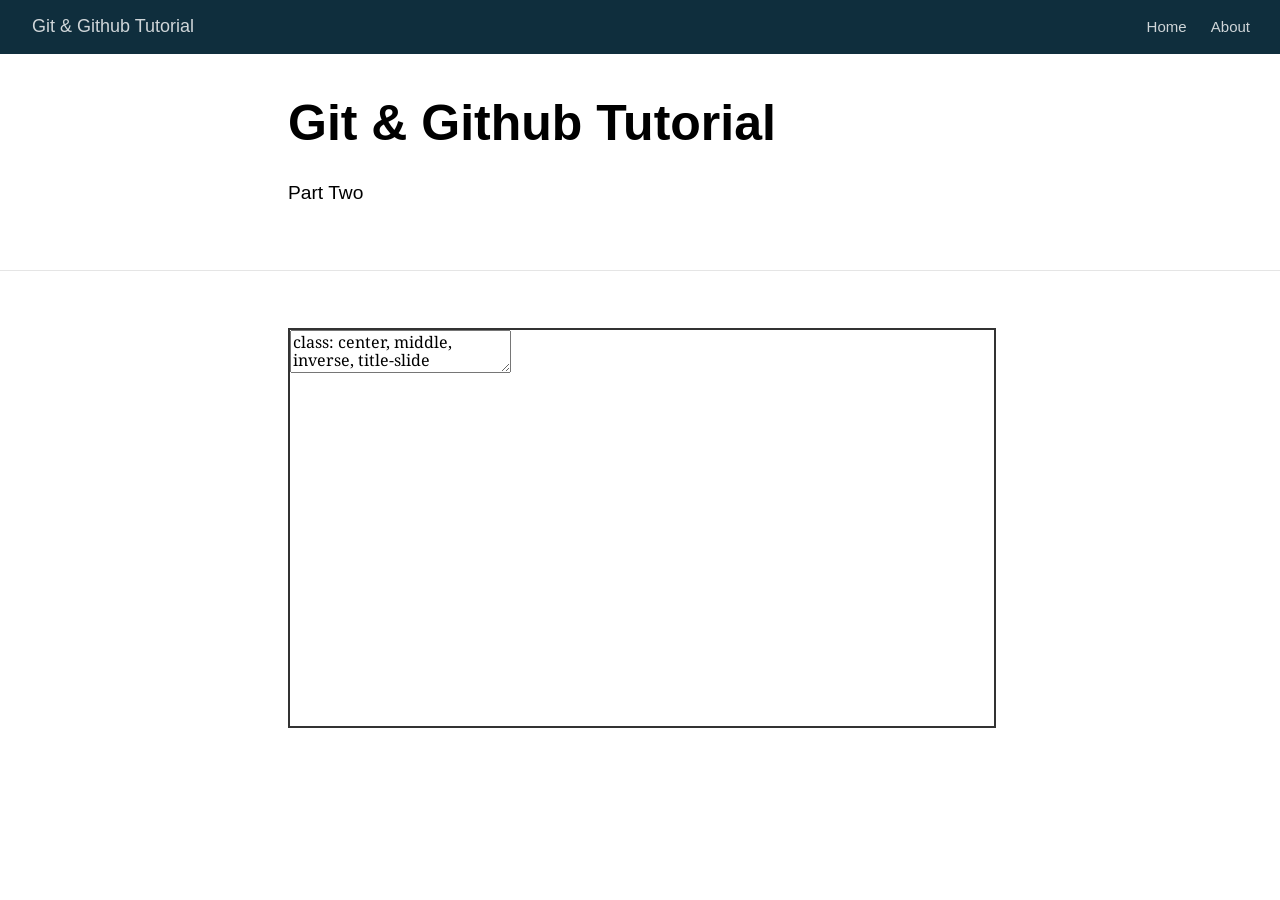
==== commit b63503fb: "revised slides" ====
--- a/docs/index.html
+++ b/docs/index.html
@@ -90,27 +90,27 @@
   <!--radix_placeholder_meta_tags-->
   <title>Git &amp; Github Tutorial</title>
 
-  <meta property="description" itemprop="description" content="Welcome to the website. I hope you enjoy it!"/>
+  <meta property="description" itemprop="description" content="Part Two"/>
 
 
 
   <!--  https://developers.facebook.com/docs/sharing/webmasters#markup -->
   <meta property="og:title" content="Git &amp; Github Tutorial"/>
   <meta property="og:type" content="article"/>
-  <meta property="og:description" content="Welcome to the website. I hope you enjoy it!"/>
+  <meta property="og:description" content="Part Two"/>
   <meta property="og:locale" content="en_US"/>
   <meta property="og:site_name" content="Git &amp; Github Tutorial"/>
 
   <!--  https://dev.twitter.com/cards/types/summary -->
   <meta property="twitter:card" content="summary"/>
   <meta property="twitter:title" content="Git &amp; Github Tutorial"/>
-  <meta property="twitter:description" content="Welcome to the website. I hope you enjoy it!"/>
+  <meta property="twitter:description" content="Part Two"/>
 
   <!--/radix_placeholder_meta_tags-->
   <!--radix_placeholder_rmarkdown_metadata-->
 
   <script type="text/json" id="radix-rmarkdown-metadata">
-  {"type":"list","attributes":{"names":{"type":"character","attributes":{},"value":["title","description","site"]}},"value":[{"type":"character","attributes":{},"value":["Git & Github Tutorial"]},{"type":"character","attributes":{},"value":["Welcome to the website. I hope you enjoy it!\n"]},{"type":"character","attributes":{},"value":["distill::distill_website"]}]}
+  {"type":"list","attributes":{"names":{"type":"character","attributes":{},"value":["title","description","site"]}},"value":[{"type":"character","attributes":{},"value":["Git & Github Tutorial"]},{"type":"character","attributes":{},"value":["Part Two\n"]},{"type":"character","attributes":{},"value":["distill::distill_website"]}]}
   </script>
   <!--/radix_placeholder_rmarkdown_metadata-->
   <!--radix_placeholder_navigation_in_header-->
@@ -2100,7 +2100,7 @@
 <!--radix_placeholder_front_matter-->
 
 <script id="distill-front-matter" type="text/json">
-{"title":"Git & Github Tutorial","description":"Welcome to the website. I hope you enjoy it!","authors":[]}
+{"title":"Git & Github Tutorial","description":"Part Two","authors":[]}
 </script>
 
 <!--/radix_placeholder_front_matter-->
@@ -2125,7 +2125,7 @@
 <h1>Git &amp; Github Tutorial</h1>
 <!--radix_placeholder_categories-->
 <!--/radix_placeholder_categories-->
-<p><p>Welcome to the website. I hope you enjoy it!</p></p>
+<p><p>Part Two</p></p>
 </div>
 
 
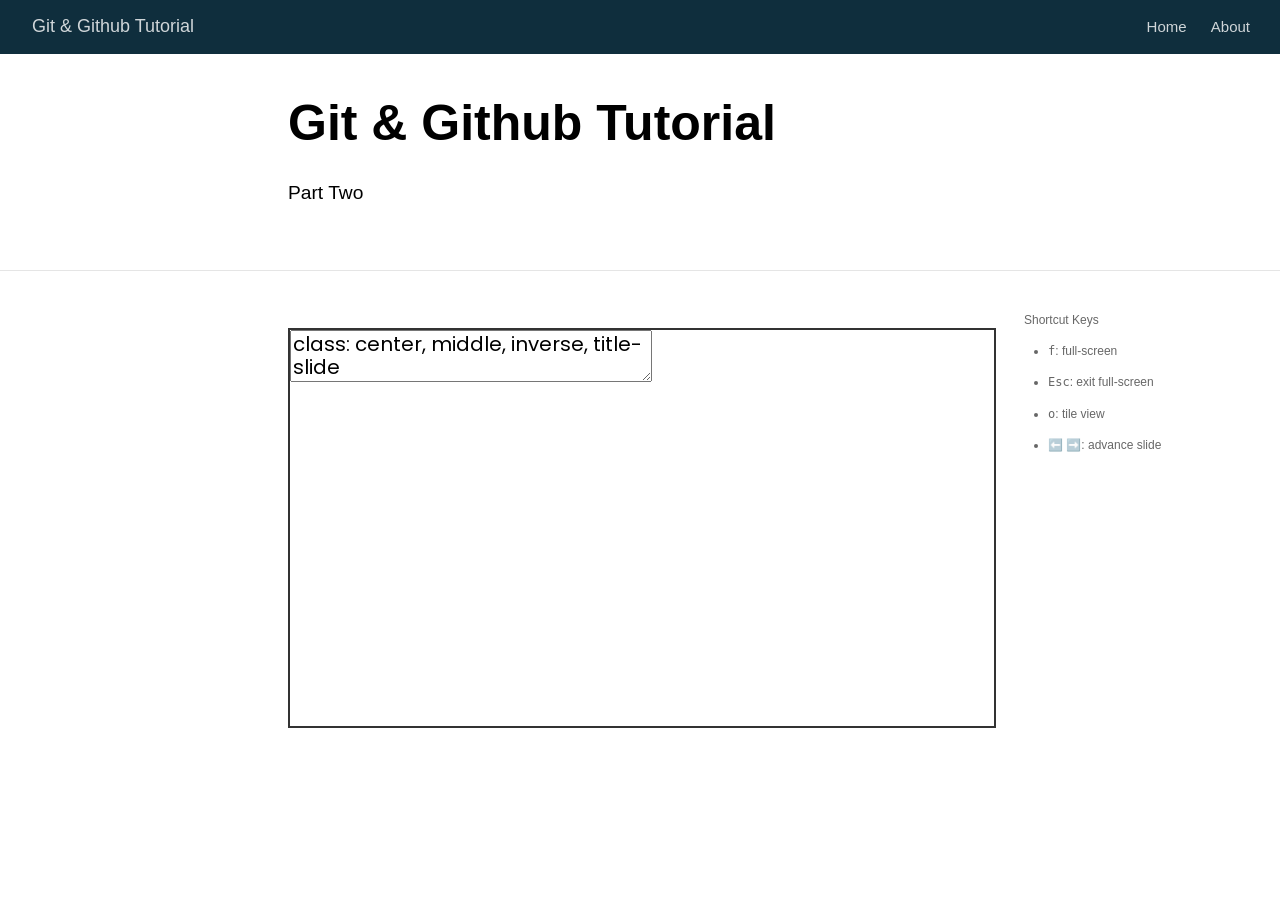
==== commit 48ca8893: "added tweet image" ====
--- a/docs/index.html
+++ b/docs/index.html
@@ -2139,6 +2139,15 @@
 <script>fitvids('.shareagain', {players: 'iframe'});</script>
 </div>
 </div>
+<aside>
+<p>Shortcut Keys</p>
+<ul>
+<li><code>f</code>: full-screen</li>
+<li><code>Esc</code>: exit full-screen</li>
+<li><code>o</code>: tile view</li>
+<li>⬅️ ➡️: advance slide</li>
+</ul>
+</aside>
 <div class="sourceCode" id="cb1"><pre class="sourceCode r distill-force-highlighting-css"><code class="sourceCode r"></code></pre></div>
 <!--radix_placeholder_article_footer-->
 <!--/radix_placeholder_article_footer-->
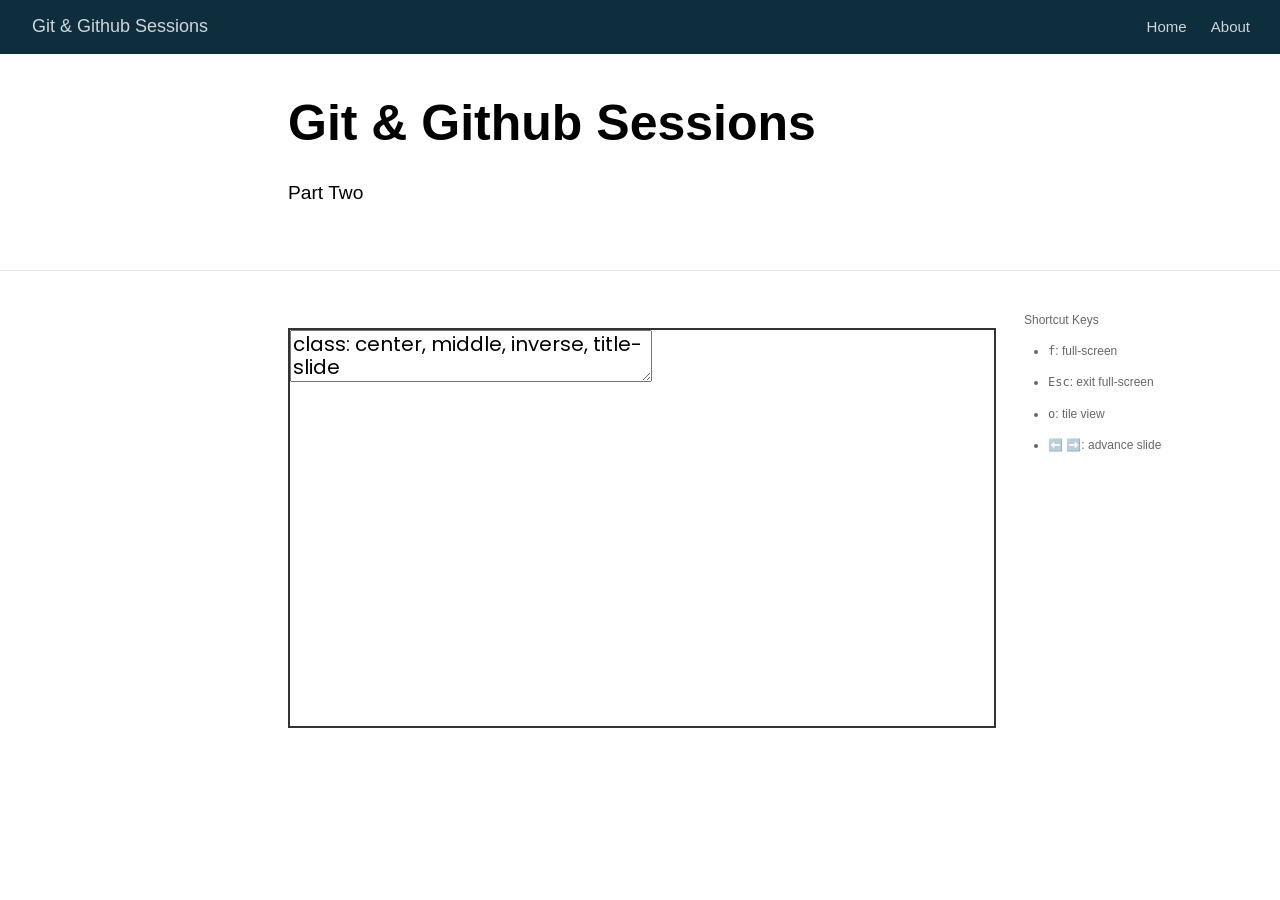
==== commit abbb5717: "added branching and pr slides" ====
--- a/docs/index.html
+++ b/docs/index.html
@@ -88,29 +88,29 @@
 
 
   <!--radix_placeholder_meta_tags-->
-  <title>Git &amp; Github Tutorial</title>
+  <title>Git &amp; Github Sessions</title>
 
   <meta property="description" itemprop="description" content="Part Two"/>
 
 
 
   <!--  https://developers.facebook.com/docs/sharing/webmasters#markup -->
-  <meta property="og:title" content="Git &amp; Github Tutorial"/>
+  <meta property="og:title" content="Git &amp; Github Sessions"/>
   <meta property="og:type" content="article"/>
   <meta property="og:description" content="Part Two"/>
   <meta property="og:locale" content="en_US"/>
-  <meta property="og:site_name" content="Git &amp; Github Tutorial"/>
+  <meta property="og:site_name" content="Git &amp; Github Sessions"/>
 
   <!--  https://dev.twitter.com/cards/types/summary -->
   <meta property="twitter:card" content="summary"/>
-  <meta property="twitter:title" content="Git &amp; Github Tutorial"/>
+  <meta property="twitter:title" content="Git &amp; Github Sessions"/>
   <meta property="twitter:description" content="Part Two"/>
 
   <!--/radix_placeholder_meta_tags-->
   <!--radix_placeholder_rmarkdown_metadata-->
 
   <script type="text/json" id="radix-rmarkdown-metadata">
-  {"type":"list","attributes":{"names":{"type":"character","attributes":{},"value":["title","description","site"]}},"value":[{"type":"character","attributes":{},"value":["Git & Github Tutorial"]},{"type":"character","attributes":{},"value":["Part Two\n"]},{"type":"character","attributes":{},"value":["distill::distill_website"]}]}
+  {"type":"list","attributes":{"names":{"type":"character","attributes":{},"value":["title","description","site"]}},"value":[{"type":"character","attributes":{},"value":["Git & Github Sessions"]},{"type":"character","attributes":{},"value":["Part Two\n"]},{"type":"character","attributes":{},"value":["distill::distill_website"]}]}
   </script>
   <!--/radix_placeholder_rmarkdown_metadata-->
   <!--radix_placeholder_navigation_in_header-->
@@ -2100,7 +2100,7 @@
 <!--radix_placeholder_front_matter-->
 
 <script id="distill-front-matter" type="text/json">
-{"title":"Git & Github Tutorial","description":"Part Two","authors":[]}
+{"title":"Git & Github Sessions","description":"Part Two","authors":[]}
 </script>
 
 <!--/radix_placeholder_front_matter-->
@@ -2108,7 +2108,7 @@
 <header class="header header--fixed" role="banner">
 <nav class="distill-site-nav distill-site-header">
 <div class="nav-left">
-<a href="index.html" class="title">Git &amp; Github Tutorial</a>
+<a href="index.html" class="title">Git &amp; Github Sessions</a>
 </div>
 <div class="nav-right">
 <a href="index.html">Home</a>
@@ -2122,7 +2122,7 @@
 <!--/radix_placeholder_site_before_body-->
 
 <div class="d-title">
-<h1>Git &amp; Github Tutorial</h1>
+<h1>Git &amp; Github Sessions</h1>
 <!--radix_placeholder_categories-->
 <!--/radix_placeholder_categories-->
 <p><p>Part Two</p></p>
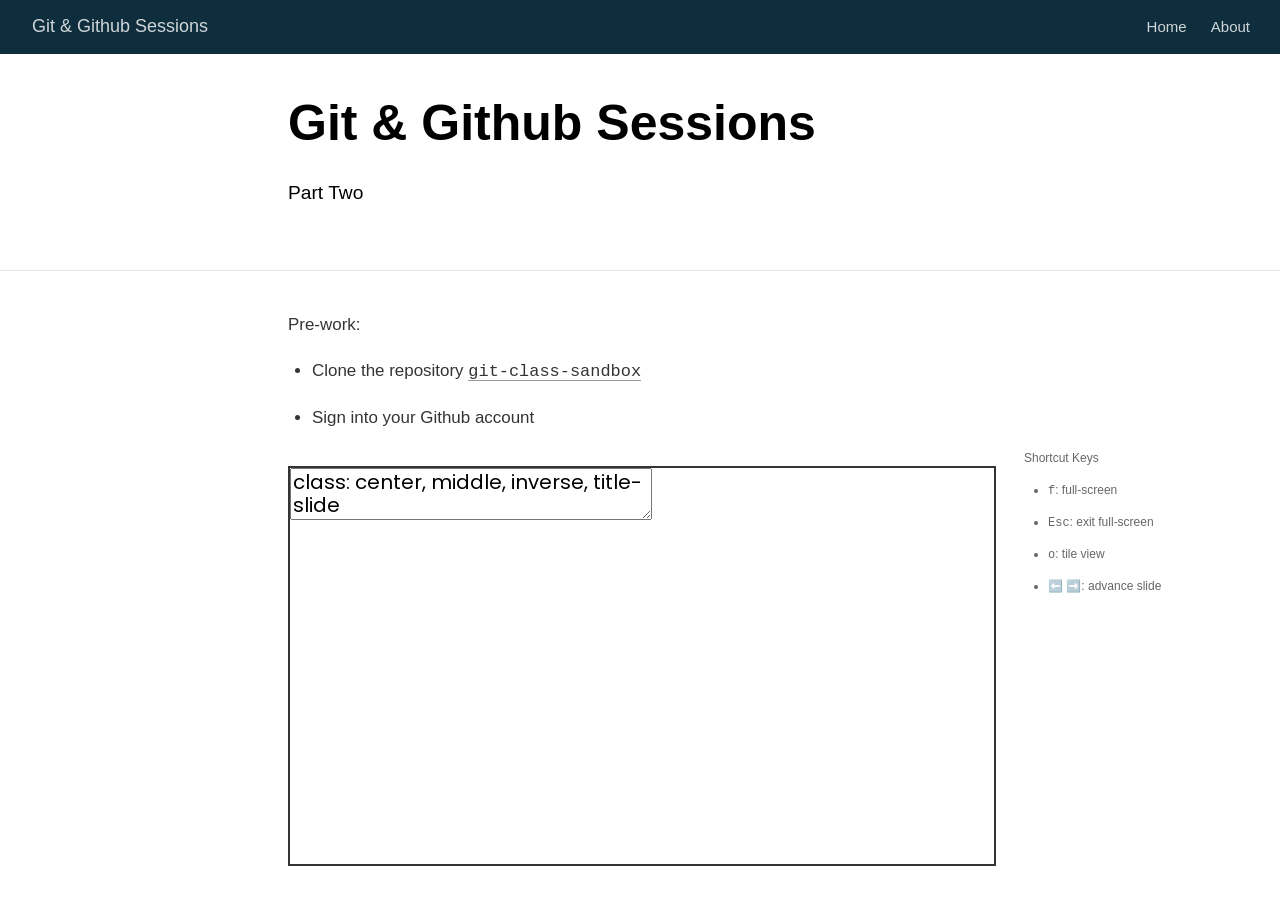
==== commit 1aa33fb3: "added fork slide" ====
--- a/docs/index.html
+++ b/docs/index.html
@@ -2133,6 +2133,11 @@
 <div class="layout-chunk" data-layout="l-body">
 
 </div>
+<p>Pre-work:</p>
+<ul>
+<li>Clone the repository <a href="https://github.com/psrc/git-class-sandbox"><code>git-class-sandbox</code></a></li>
+<li>Sign into your Github account</li>
+</ul>
 <div class="layout-chunk" data-layout="l-body">
 <div class="shareagain" style="min-width:300px;margin:1em auto;" data-exeternal="1">
 <iframe src="slides/slides.html" width="1600" height="900" style="border:2px solid currentColor;" loading="lazy" allowfullscreen></iframe>
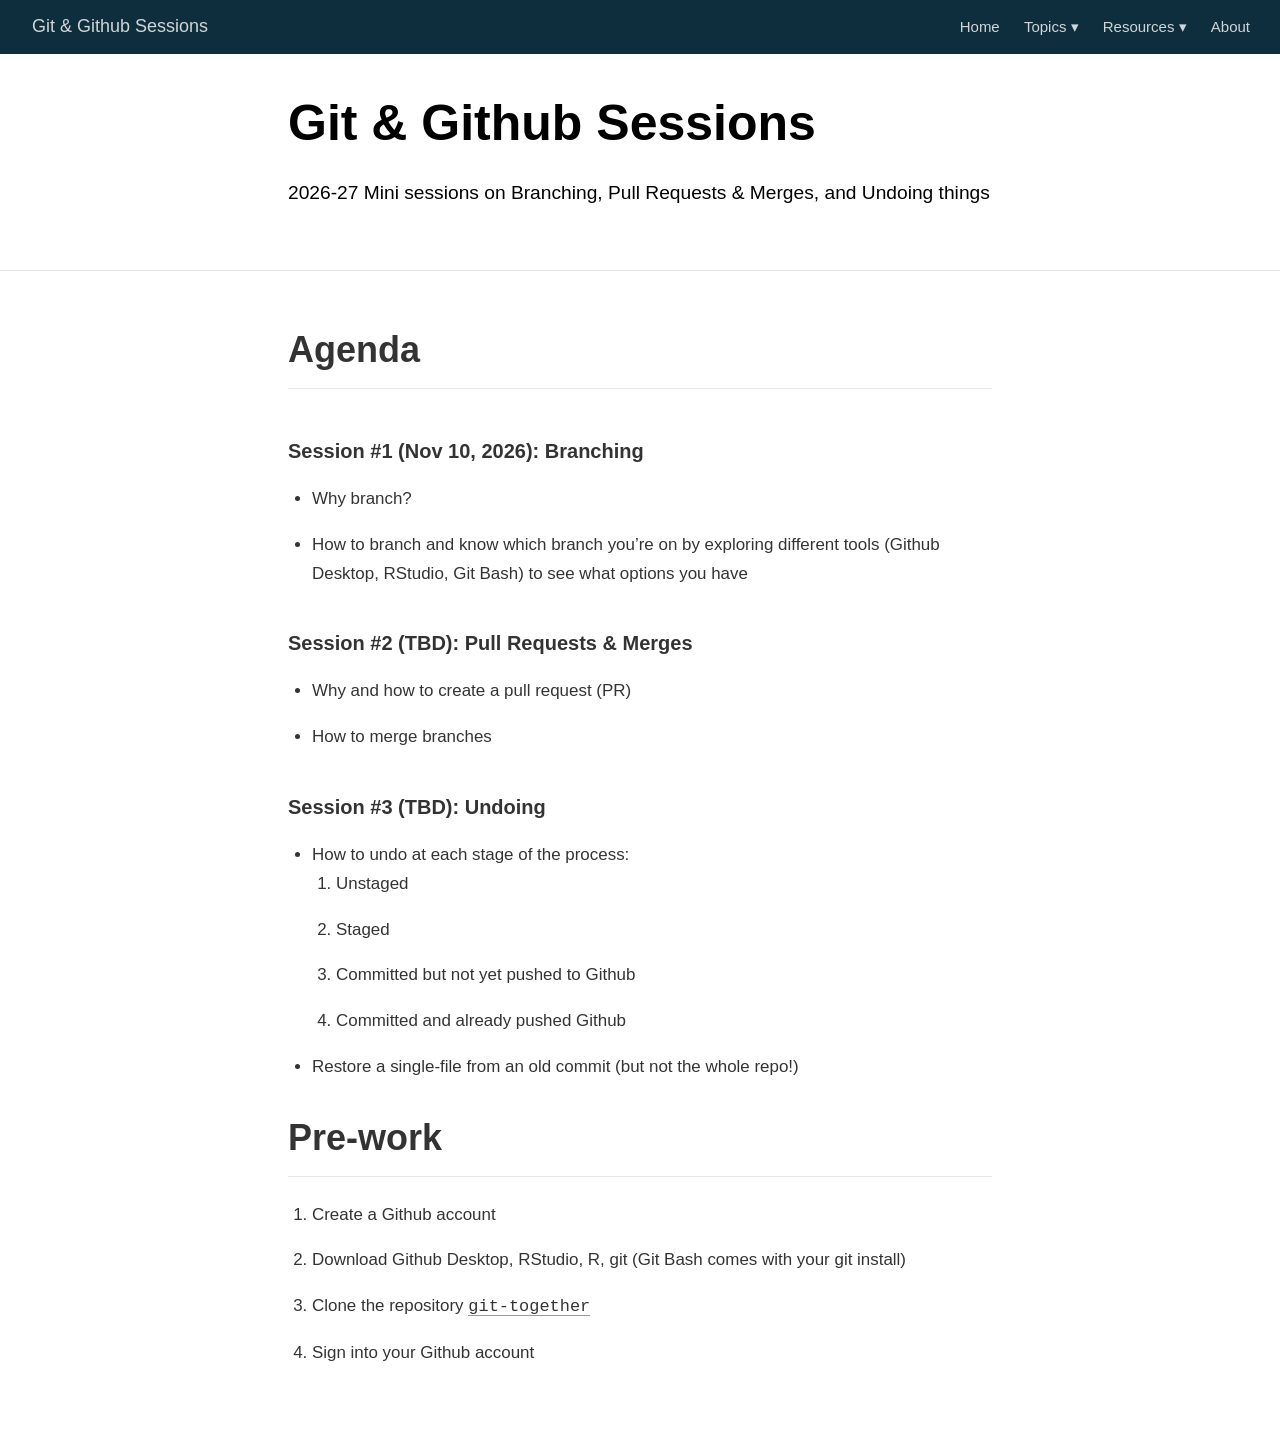
==== commit 32579fda: "first update to show material for 2026 sessions" ====
--- a/docs/index.html
+++ b/docs/index.html
@@ -20,6 +20,7 @@
 
 <style type="text/css">code{white-space: pre;}</style>
 <style type="text/css" data-origin="pandoc">
+html { -webkit-text-size-adjust: 100%; }
 pre > code.sourceCode { white-space: pre; position: relative; }
 pre > code.sourceCode > span { display: inline-block; line-height: 1.25; }
 pre > code.sourceCode > span:empty { height: 1.2em; }
@@ -90,27 +91,27 @@
   <!--radix_placeholder_meta_tags-->
   <title>Git &amp; Github Sessions</title>
 
-  <meta property="description" itemprop="description" content="Part Two"/>
+  <meta property="description" itemprop="description" content="2026-27 Mini sessions on Branching, Pull Requests &amp; Merges, and Undoing things"/>
 
 
 
   <!--  https://developers.facebook.com/docs/sharing/webmasters#markup -->
   <meta property="og:title" content="Git &amp; Github Sessions"/>
   <meta property="og:type" content="article"/>
-  <meta property="og:description" content="Part Two"/>
+  <meta property="og:description" content="2026-27 Mini sessions on Branching, Pull Requests &amp; Merges, and Undoing things"/>
   <meta property="og:locale" content="en_US"/>
   <meta property="og:site_name" content="Git &amp; Github Sessions"/>
 
   <!--  https://dev.twitter.com/cards/types/summary -->
   <meta property="twitter:card" content="summary"/>
   <meta property="twitter:title" content="Git &amp; Github Sessions"/>
-  <meta property="twitter:description" content="Part Two"/>
+  <meta property="twitter:description" content="2026-27 Mini sessions on Branching, Pull Requests &amp; Merges, and Undoing things"/>
 
   <!--/radix_placeholder_meta_tags-->
   <!--radix_placeholder_rmarkdown_metadata-->
 
   <script type="text/json" id="radix-rmarkdown-metadata">
-  {"type":"list","attributes":{"names":{"type":"character","attributes":{},"value":["title","description","site"]}},"value":[{"type":"character","attributes":{},"value":["Git & Github Sessions"]},{"type":"character","attributes":{},"value":["Part Two\n"]},{"type":"character","attributes":{},"value":["distill::distill_website"]}]}
+  {"type":"list","attributes":{"names":{"type":"character","attributes":{},"value":["title","description","site"]}},"value":[{"type":"character","attributes":{},"value":["Git & Github Sessions"]},{"type":"character","attributes":{},"value":["2026-27 Mini sessions on Branching, Pull Requests & Merges, and Undoing things\n"]},{"type":"character","attributes":{},"value":["distill::distill_website"]}]}
   </script>
   <!--/radix_placeholder_rmarkdown_metadata-->
   <!--radix_placeholder_navigation_in_header-->
@@ -458,8 +459,8 @@
   </style>
 
   <script src="site_libs/jquery-3.6.0/jquery-3.6.0.min.js"></script>
-  <link href="site_libs/font-awesome-5.1.0/css/all.css" rel="stylesheet"/>
-  <link href="site_libs/font-awesome-5.1.0/css/v4-shims.css" rel="stylesheet"/>
+  <link href="site_libs/font-awesome-6.5.2/css/all.min.css" rel="stylesheet"/>
+  <link href="site_libs/font-awesome-6.5.2/css/v4-shims.min.css" rel="stylesheet"/>
   <script src="site_libs/headroom-0.9.4/headroom.min.js"></script>
   <script src="site_libs/autocomplete-0.37.1/autocomplete.min.js"></script>
   <script src="site_libs/fuse-6.4.1/fuse.min.js"></script>
@@ -829,9 +830,21 @@
     display: none !important;
   }
 
+  hr.section-separator {
+    border: none;
+    border-top: 1px solid rgba(0, 0, 0, 0.1);
+    margin: 0px;
+  }
+
+
+  d-byline {
+    border-top: none;
+  }
+
   d-article {
     padding-top: 2.5rem;
     padding-bottom: 30px;
+    border-top: none;
   }
 
   d-appendix {
@@ -926,6 +939,11 @@
   d-article div.sourceCode pre {
     padding-left: 18px;
     font-size: 14px;
+  }
+
+  /* tweak for Pandoc numbered line within distill */
+  d-article pre.numberSource code > span {
+      left: -2em;
   }
 
   d-article pre {
@@ -1687,6 +1705,12 @@
     // create d-title
     $('.d-title').changeElementType('d-title');
 
+    // separator
+    var separator = '<hr class="section-separator" style="clear: both"/>';
+    // prepend separator above appendix
+    $('.d-byline').before(separator);
+    $('.d-article').before(separator);
+
     // create d-byline
     var byline = $('<d-byline></d-byline>');
     $('.d-byline').replaceWith(byline);
@@ -1764,8 +1788,9 @@
     $('.distill-force-highlighting-css').parent().remove();
 
     // remove empty line numbers inserted by pandoc when using a
-    // custom syntax highlighting theme
-    $('code.sourceCode a:empty').remove();
+    // custom syntax highlighting theme, except when numbering line
+    // in code chunk
+    $('pre:not(.numberLines) code.sourceCode a:empty').remove();
 
     // load distill framework
     load_distill_framework();
@@ -1791,12 +1816,13 @@
       // add orcid ids
       $('.authors-affiliations').find('.author').each(function(i, el) {
         var orcid_id = front_matter.authors[i].orcidID;
+        var author_name = front_matter.authors[i].author
         if (orcid_id) {
           var a = $('<a></a>');
           a.attr('href', 'https://orcid.org/' + orcid_id);
           var img = $('<img></img>');
           img.addClass('orcid-id');
-          img.attr('alt', 'ORCID ID');
+          img.attr('alt', author_name ? 'ORCID ID for ' + author_name : 'ORCID ID');
           img.attr('src','[data-uri]');
           a.append(img);
           $(this).append(a);
@@ -2074,13 +2100,12 @@
   </script>
 
   <!--/radix_placeholder_distill-->
-  <script src="site_libs/header-attrs-2.14/header-attrs.js"></script>
+  <script src="site_libs/header-attrs-2.31/header-attrs.js"></script>
   <script src="site_libs/clipboard-2.0.6/clipboard.min.js"></script>
   <link href="site_libs/shareon-1.4.1/shareon.min.css" rel="stylesheet" />
   <script src="site_libs/shareon-1.4.1/shareon.min.js"></script>
   <link href="site_libs/xaringanExtra-shareagain-0.2.6/shareagain.css" rel="stylesheet" />
   <script src="site_libs/xaringanExtra-shareagain-0.2.6/shareagain.js"></script>
-  <script src="site_libs/fitvids-2.1.1/fitvids.min.js"></script>
   <script src="site_libs/popper-2.6.0/popper.min.js"></script>
   <link href="site_libs/tippy-6.2.7/tippy.css" rel="stylesheet" />
   <link href="site_libs/tippy-6.2.7/tippy-light-border.css" rel="stylesheet" />
@@ -2100,7 +2125,7 @@
 <!--radix_placeholder_front_matter-->
 
 <script id="distill-front-matter" type="text/json">
-{"title":"Git & Github Sessions","description":"Part Two","authors":[]}
+{"title":"Git & Github Sessions","description":"2026-27 Mini sessions on Branching, Pull Requests & Merges, and Undoing things","authors":[]}
 </script>
 
 <!--/radix_placeholder_front_matter-->
@@ -2112,6 +2137,26 @@
 </div>
 <div class="nav-right">
 <a href="index.html">Home</a>
+<div class="nav-dropdown">
+<button class="nav-dropbtn">
+Topics
+ 
+<span class="down-arrow">&#x25BE;</span>
+</button>
+<div class="nav-dropdown-content">
+<a href="git-bash.html">Git Bash</a>
+</div>
+</div>
+<div class="nav-dropdown">
+<button class="nav-dropbtn">
+Resources
+ 
+<span class="down-arrow">&#x25BE;</span>
+</button>
+<div class="nav-dropdown-content">
+<a href="past-sessions.html">Past Sessions</a>
+</div>
+</div>
 <a href="about.html">About</a>
 <a href="javascript:void(0);" class="nav-toggle">&#9776;</a>
 </div>
@@ -2123,9 +2168,10 @@
 
 <div class="d-title">
 <h1>Git &amp; Github Sessions</h1>
+
 <!--radix_placeholder_categories-->
 <!--/radix_placeholder_categories-->
-<p><p>Part Two</p></p>
+<p><p>2026-27 Mini sessions on Branching, Pull Requests &amp; Merges, and Undoing things</p></p>
 </div>
 
 
@@ -2133,26 +2179,35 @@
 <div class="layout-chunk" data-layout="l-body">
 
 </div>
-<p>Pre-work:</p>
+<h2 id="agenda">Agenda</h2>
+<h3 id="session-1-nov-10-2026-branching">Session #1 (Nov 10, 2026): Branching</h3>
 <ul>
-<li>Clone the repository <a href="https://github.com/psrc/git-class-sandbox"><code>git-class-sandbox</code></a></li>
-<li>Sign into your Github account</li>
+<li>Why branch?</li>
+<li>How to branch and know which branch you’re on by exploring different tools (Github Desktop, RStudio, Git Bash) to see what options you have</li>
 </ul>
-<div class="layout-chunk" data-layout="l-body">
-<div class="shareagain" style="min-width:300px;margin:1em auto;" data-exeternal="1">
-<iframe src="slides/slides.html" width="1600" height="900" style="border:2px solid currentColor;" loading="lazy" allowfullscreen></iframe>
-<script>fitvids('.shareagain', {players: 'iframe'});</script>
-</div>
-</div>
-<aside>
-<p>Shortcut Keys</p>
+<h3 id="session-2-tbd-pull-requests-merges">Session #2 (TBD): Pull Requests &amp; Merges</h3>
 <ul>
-<li><code>f</code>: full-screen</li>
-<li><code>Esc</code>: exit full-screen</li>
-<li><code>o</code>: tile view</li>
-<li>⬅️ ➡️: advance slide</li>
+<li>Why and how to create a pull request (PR)</li>
+<li>How to merge branches</li>
 </ul>
-</aside>
+<h3 id="session-3-tbd-undoing">Session #3 (TBD): Undoing</h3>
+<ul>
+<li>How to undo at each stage of the process:
+<ol type="1">
+<li>Unstaged</li>
+<li>Staged</li>
+<li>Committed but not yet pushed to Github</li>
+<li>Committed and already pushed Github</li>
+</ol></li>
+<li>Restore a single-file from an old commit (but not the whole repo!)</li>
+</ul>
+<h2 id="pre-work">Pre-work</h2>
+<ol type="1">
+<li><p>Create a Github account</p></li>
+<li><p>Download Github Desktop, RStudio, R, git (Git Bash comes with your git install)</p></li>
+<li><p>Clone the repository <a href="https://github.com/psrc/git-together" target="_blank"><code>git-together</code></a></p></li>
+<li><p>Sign into your Github account</p></li>
+</ol>
 <div class="sourceCode" id="cb1"><pre class="sourceCode r distill-force-highlighting-css"><code class="sourceCode r"></code></pre></div>
 <!--radix_placeholder_article_footer-->
 <!--/radix_placeholder_article_footer-->
--- a/docs/site_libs/font-awesome-6.5.2/css/v4-shims.min.css
+++ b/docs/site_libs/font-awesome-6.5.2/css/v4-shims.min.css
@@ -0,0 +1,6 @@
+/*!
+ * Font Awesome Free 6.5.2 by @fontawesome - https://fontawesome.com
+ * License - https://fontawesome.com/license/free (Icons: CC BY 4.0, Fonts: SIL OFL 1.1, Code: MIT License)
+ * Copyright 2024 Fonticons, Inc.
+ */
+.fa.fa-glass:before{content:"\f000"}.fa.fa-envelope-o{font-family:"Font Awesome 6 Free";font-weight:400}.fa.fa-envelope-o:before{content:"\f0e0"}.fa.fa-star-o{font-family:"Font Awesome 6 Free";font-weight:400}.fa.fa-star-o:before{content:"\f005"}.fa.fa-close:before,.fa.fa-remove:before{content:"\f00d"}.fa.fa-gear:before{content:"\f013"}.fa.fa-trash-o{font-family:"Font Awesome 6 Free";font-weight:400}.fa.fa-trash-o:before{content:"\f2ed"}.fa.fa-home:before{content:"\f015"}.fa.fa-file-o{font-family:"Font Awesome 6 Free";font-weight:400}.fa.fa-file-o:before{content:"\f15b"}.fa.fa-clock-o{font-family:"Font Awesome 6 Free";font-weight:400}.fa.fa-clock-o:before{content:"\f017"}.fa.fa-arrow-circle-o-down{font-family:"Font Awesome 6 Free";font-weight:400}.fa.fa-arrow-circle-o-down:before{content:"\f358"}.fa.fa-arrow-circle-o-up{font-family:"Font Awesome 6 Free";font-weight:400}.fa.fa-arrow-circle-o-up:before{content:"\f35b"}.fa.fa-play-circle-o{font-family:"Font Awesome 6 Free";font-weight:400}.fa.fa-play-circle-o:before{content:"\f144"}.fa.fa-repeat:before,.fa.fa-rotate-right:before{content:"\f01e"}.fa.fa-refresh:before{content:"\f021"}.fa.fa-list-alt{font-family:"Font Awesome 6 Free";font-weight:400}.fa.fa-list-alt:before{content:"\f022"}.fa.fa-dedent:before{content:"\f03b"}.fa.fa-video-camera:before{content:"\f03d"}.fa.fa-picture-o{font-family:"Font Awesome 6 Free";font-weight:400}.fa.fa-picture-o:before{content:"\f03e"}.fa.fa-photo{font-family:"Font Awesome 6 Free";font-weight:400}.fa.fa-photo:before{content:"\f03e"}.fa.fa-image{font-family:"Font Awesome 6 Free";font-weight:400}.fa.fa-image:before{content:"\f03e"}.fa.fa-map-marker:before{content:"\f3c5"}.fa.fa-pencil-square-o{font-family:"Font Awesome 6 Free";font-weight:400}.fa.fa-pencil-square-o:before{content:"\f044"}.fa.fa-edit{font-family:"Font Awesome 6 Free";font-weight:400}.fa.fa-edit:before{content:"\f044"}.fa.fa-share-square-o:before{content:"\f14d"}.fa.fa-check-square-o{font-family:"Font Awesome 6 Free";font-weight:400}.fa.fa-check-square-o:before{content:"\f14a"}.fa.fa-arrows:before{content:"\f0b2"}.fa.fa-times-circle-o{font-family:"Font Awesome 6 Free";font-weight:400}.fa.fa-times-circle-o:before{content:"\f057"}.fa.fa-check-circle-o{font-family:"Font Awesome 6 Free";font-weight:400}.fa.fa-check-circle-o:before{content:"\f058"}.fa.fa-mail-forward:before{content:"\f064"}.fa.fa-expand:before{content:"\f424"}.fa.fa-compress:before{content:"\f422"}.fa.fa-eye,.fa.fa-eye-slash{font-family:"Font Awesome 6 Free";font-weight:400}.fa.fa-warning:before{content:"\f071"}.fa.fa-calendar:before{content:"\f073"}.fa.fa-arrows-v:before{content:"\f338"}.fa.fa-arrows-h:before{content:"\f337"}.fa.fa-bar-chart-o:before,.fa.fa-bar-chart:before{content:"\e0e3"}.fa.fa-twitter-square{font-family:"Font Awesome 6 Brands";font-weight:400}.fa.fa-twitter-square:before{content:"\f081"}.fa.fa-facebook-square{font-family:"Font Awesome 6 Brands";font-weight:400}.fa.fa-facebook-square:before{content:"\f082"}.fa.fa-gears:before{content:"\f085"}.fa.fa-thumbs-o-up{font-family:"Font Awesome 6 Free";font-weight:400}.fa.fa-thumbs-o-up:before{content:"\f164"}.fa.fa-thumbs-o-down{font-family:"Font Awesome 6 Free";font-weight:400}.fa.fa-thumbs-o-down:before{content:"\f165"}.fa.fa-heart-o{font-family:"Font Awesome 6 Free";font-weight:400}.fa.fa-heart-o:before{content:"\f004"}.fa.fa-sign-out:before{content:"\f2f5"}.fa.fa-linkedin-square{font-family:"Font Awesome 6 Brands";font-weight:400}.fa.fa-linkedin-square:before{content:"\f08c"}.fa.fa-thumb-tack:before{content:"\f08d"}.fa.fa-external-link:before{content:"\f35d"}.fa.fa-sign-in:before{content:"\f2f6"}.fa.fa-github-square{font-family:"Font Awesome 6 Brands";font-weight:400}.fa.fa-github-square:before{content:"\f092"}.fa.fa-lemon-o{font-family:"Font Awesome 6 Free";font-weight:400}.fa.fa-lemon-o:before{content:"\f094"}.fa.fa-square-o{font-family:"Font Awesome 6 Free";font-weight:400}.fa.fa-square-o:before{content:"\f0c8"}.fa.fa-bookmark-o{font-family:"Font Awesome 6 Free";font-weight:400}.fa.fa-bookmark-o:before{content:"\f02e"}.fa.fa-facebook,.fa.fa-twitter{font-family:"Font Awesome 6 Brands";font-weight:400}.fa.fa-facebook:before{content:"\f39e"}.fa.fa-facebook-f{font-family:"Font Awesome 6 Brands";font-weight:400}.fa.fa-facebook-f:before{content:"\f39e"}.fa.fa-github{font-family:"Font Awesome 6 Brands";font-weight:400}.fa.fa-credit-card{font-family:"Font Awesome 6 Free";font-weight:400}.fa.fa-feed:before{content:"\f09e"}.fa.fa-hdd-o{font-family:"Font Awesome 6 Free";font-weight:400}.fa.fa-hdd-o:before{content:"\f0a0"}.fa.fa-hand-o-right{font-family:"Font Awesome 6 Free";font-weight:400}.fa.fa-hand-o-right:before{content:"\f0a4"}.fa.fa-hand-o-left{font-family:"Font Awesome 6 Free";font-weight:400}.fa.fa-hand-o-left:before{content:"\f0a5"}.fa.fa-hand-o-up{font-family:"Font Awesome 6 Free";font-weight:400}.fa.fa-hand-o-up:before{content:"\f0a6"}.fa.fa-hand-o-down{font-family:"Font Awesome 6 Free";font-weight:400}.fa.fa-hand-o-down:before{content:"\f0a7"}.fa.fa-globe:before{content:"\f57d"}.fa.fa-tasks:before{content:"\f828"}.fa.fa-arrows-alt:before{content:"\f31e"}.fa.fa-group:before{content:"\f0c0"}.fa.fa-chain:before{content:"\f0c1"}.fa.fa-cut:before{content:"\f0c4"}.fa.fa-files-o{font-family:"Font Awesome 6 Free";font-weight:400}.fa.fa-files-o:before{content:"\f0c5"}.fa.fa-floppy-o{font-family:"Font Awesome 6 Free";font-weight:400}.fa.fa-floppy-o:before{content:"\f0c7"}.fa.fa-save{font-family:"Font Awesome 6 Free";font-weight:400}.fa.fa-save:before{content:"\f0c7"}.fa.fa-navicon:before,.fa.fa-reorder:before{content:"\f0c9"}.fa.fa-magic:before{content:"\e2ca"}.fa.fa-pinterest,.fa.fa-pinterest-square{font-family:"Font Awesome 6 Brands";font-weight:400}.fa.fa-pinterest-square:before{content:"\f0d3"}.fa.fa-google-plus-square{font-family:"Font Awesome 6 Brands";font-weight:400}.fa.fa-google-plus-square:before{content:"\f0d4"}.fa.fa-google-plus{font-family:"Font Awesome 6 Brands";font-weight:400}.fa.fa-google-plus:before{content:"\f0d5"}.fa.fa-money:before{content:"\f3d1"}.fa.fa-unsorted:before{content:"\f0dc"}.fa.fa-sort-desc:before{content:"\f0dd"}.fa.fa-sort-asc:before{content:"\f0de"}.fa.fa-linkedin{font-family:"Font Awesome 6 Brands";font-weight:400}.fa.fa-linkedin:before{content:"\f0e1"}.fa.fa-rotate-left:before{content:"\f0e2"}.fa.fa-legal:before{content:"\f0e3"}.fa.fa-dashboard:before,.fa.fa-tachometer:before{content:"\f625"}.fa.fa-comment-o{font-family:"Font Awesome 6 Free";font-weight:400}.fa.fa-comment-o:before{content:"\f075"}.fa.fa-comments-o{font-family:"Font Awesome 6 Free";font-weight:400}.fa.fa-comments-o:before{content:"\f086"}.fa.fa-flash:before{content:"\f0e7"}.fa.fa-clipboard:before{content:"\f0ea"}.fa.fa-lightbulb-o{font-family:"Font Awesome 6 Free";font-weight:400}.fa.fa-lightbulb-o:before{content:"\f0eb"}.fa.fa-exchange:before{content:"\f362"}.fa.fa-cloud-download:before{content:"\f0ed"}.fa.fa-cloud-upload:before{content:"\f0ee"}.fa.fa-bell-o{font-family:"Font Awesome 6 Free";font-weight:400}.fa.fa-bell-o:before{content:"\f0f3"}.fa.fa-cutlery:before{content:"\f2e7"}.fa.fa-file-text-o{font-family:"Font Awesome 6 Free";font-weight:400}.fa.fa-file-text-o:before{content:"\f15c"}.fa.fa-building-o{font-family:"Font Awesome 6 Free";font-weight:400}.fa.fa-building-o:before{content:"\f1ad"}.fa.fa-hospital-o{font-family:"Font Awesome 6 Free";font-weight:400}.fa.fa-hospital-o:before{content:"\f0f8"}.fa.fa-tablet:before{content:"\f3fa"}.fa.fa-mobile-phone:before,.fa.fa-mobile:before{content:"\f3cd"}.fa.fa-circle-o{font-family:"Font Awesome 6 Free";font-weight:400}.fa.fa-circle-o:before{content:"\f111"}.fa.fa-mail-reply:before{content:"\f3e5"}.fa.fa-github-alt{font-family:"Font Awesome 6 Brands";font-weight:400}.fa.fa-folder-o{font-family:"Font Awesome 6 Free";font-weight:400}.fa.fa-folder-o:before{content:"\f07b"}.fa.fa-folder-open-o{font-family:"Font Awesome 6 Free";font-weight:400}.fa.fa-folder-open-o:before{content:"\f07c"}.fa.fa-smile-o{font-family:"Font Awesome 6 Free";font-weight:400}.fa.fa-smile-o:before{content:"\f118"}.fa.fa-frown-o{font-family:"Font Awesome 6 Free";font-weight:400}.fa.fa-frown-o:before{content:"\f119"}.fa.fa-meh-o{font-family:"Font Awesome 6 Free";font-weight:400}.fa.fa-meh-o:before{content:"\f11a"}.fa.fa-keyboard-o{font-family:"Font Awesome 6 Free";font-weight:400}.fa.fa-keyboard-o:before{content:"\f11c"}.fa.fa-flag-o{font-family:"Font Awesome 6 Free";font-weight:400}.fa.fa-flag-o:before{content:"\f024"}.fa.fa-mail-reply-all:before{content:"\f122"}.fa.fa-star-half-o{font-family:"Font Awesome 6 Free";font-weight:400}.fa.fa-star-half-o:before{content:"\f5c0"}.fa.fa-star-half-empty{font-family:"Font Awesome 6 Free";font-weight:400}.fa.fa-star-half-empty:before{content:"\f5c0"}.fa.fa-star-half-full{font-family:"Font Awesome 6 Free";font-weight:400}.fa.fa-star-half-full:before{content:"\f5c0"}.fa.fa-code-fork:before{content:"\f126"}.fa.fa-chain-broken:before,.fa.fa-unlink:before{content:"\f127"}.fa.fa-calendar-o{font-family:"Font Awesome 6 Free";font-weight:400}.fa.fa-calendar-o:before{content:"\f133"}.fa.fa-css3,.fa.fa-html5,.fa.fa-maxcdn{font-family:"Font Awesome 6 Brands";font-weight:400}.fa.fa-unlock-alt:before{content:"\f09c"}.fa.fa-minus-square-o{font-family:"Font Awesome 6 Free";font-weight:400}.fa.fa-minus-square-o:before{content:"\f146"}.fa.fa-level-up:before{content:"\f3bf"}.fa.fa-level-down:before{content:"\f3be"}.fa.fa-pencil-square:before{content:"\f14b"}.fa.fa-external-link-square:before{content:"\f360"}.fa.fa-compass{font-family:"Font Awesome 6 Free";font-weight:400}.fa.fa-caret-square-o-down{font-family:"Font Awesome 6 Free";font-weight:400}.fa.fa-caret-square-o-down:before{content:"\f150"}.fa.fa-toggle-down{font-family:"Font Awesome 6 Free";font-weight:400}.fa.fa-toggle-down:before{content:"\f150"}.fa.fa-caret-square-o-up{font-family:"Font Awesome 6 Free";font-weight:400}.fa.fa-caret-square-o-up:before{content:"\f151"}.fa.fa-toggle-up{font-family:"Font Awesome 6 Free";font-weight:400}.fa.fa-toggle-up:before{content:"\f151"}.fa.fa-caret-square-o-right{font-family:"Font Awesome 6 Free";font-weight:400}.fa.fa-caret-square-o-right:before{content:"\f152"}.fa.fa-toggle-right{font-family:"Font Awesome 6 Free";font-weight:400}.fa.fa-toggle-right:before{content:"\f152"}.fa.fa-eur:before,.fa.fa-euro:before{content:"\f153"}.fa.fa-gbp:before{content:"\f154"}.fa.fa-dollar:before,.fa.fa-usd:before{content:"\24"}.fa.fa-inr:before,.fa.fa-rupee:before{content:"\e1bc"}.fa.fa-cny:before,.fa.fa-jpy:before,.fa.fa-rmb:before,.fa.fa-yen:before{content:"\f157"}.fa.fa-rouble:before,.fa.fa-rub:before,.fa.fa-ruble:before{content:"\f158"}.fa.fa-krw:before,.fa.fa-won:before{content:"\f159"}.fa.fa-bitcoin,.fa.fa-btc{font-family:"Font Awesome 6 Brands";font-weight:400}.fa.fa-bitcoin:before{content:"\f15a"}.fa.fa-file-text:before{content:"\f15c"}.fa.fa-sort-alpha-asc:before{content:"\f15d"}.fa.fa-sort-alpha-desc:before{content:"\f881"}.fa.fa-sort-amount-asc:before{content:"\f884"}.fa.fa-sort-amount-desc:before{content:"\f160"}.fa.fa-sort-numeric-asc:before{content:"\f162"}.fa.fa-sort-numeric-desc:before{content:"\f886"}.fa.fa-youtube-square{font-family:"Font Awesome 6 Brands";font-weight:400}.fa.fa-youtube-square:before{content:"\f431"}.fa.fa-xing,.fa.fa-xing-square,.fa.fa-youtube{font-family:"Font Awesome 6 Brands";font-weight:400}.fa.fa-xing-square:before{content:"\f169"}.fa.fa-youtube-play{font-family:"Font Awesome 6 Brands";font-weight:400}.fa.fa-youtube-play:before{content:"\f167"}.fa.fa-adn,.fa.fa-bitbucket,.fa.fa-bitbucket-square,.fa.fa-dropbox,.fa.fa-flickr,.fa.fa-instagram,.fa.fa-stack-overflow{font-family:"Font Awesome 6 Brands";font-weight:400}.fa.fa-bitbucket-square:before{content:"\f171"}.fa.fa-tumblr,.fa.fa-tumblr-square{font-family:"Font Awesome 6 Brands";font-weight:400}.fa.fa-tumblr-square:before{content:"\f174"}.fa.fa-long-arrow-down:before{content:"\f309"}.fa.fa-long-arrow-up:before{content:"\f30c"}.fa.fa-long-arrow-left:before{content:"\f30a"}.fa.fa-long-arrow-right:before{content:"\f30b"}.fa.fa-android,.fa.fa-apple,.fa.fa-dribbble,.fa.fa-foursquare,.fa.fa-gittip,.fa.fa-gratipay,.fa.fa-linux,.fa.fa-skype,.fa.fa-trello,.fa.fa-windows{font-family:"Font Awesome 6 Brands";font-weight:400}.fa.fa-gittip:before{content:"\f184"}.fa.fa-sun-o{font-family:"Font Awesome 6 Free";font-weight:400}.fa.fa-sun-o:before{content:"\f185"}.fa.fa-moon-o{font-family:"Font Awesome 6 Free";font-weight:400}.fa.fa-moon-o:before{content:"\f186"}.fa.fa-pagelines,.fa.fa-renren,.fa.fa-stack-exchange,.fa.fa-vk,.fa.fa-weibo{font-family:"Font Awesome 6 Brands";font-weight:400}.fa.fa-arrow-circle-o-right{font-family:"Font Awesome 6 Free";font-weight:400}.fa.fa-arrow-circle-o-right:before{content:"\f35a"}.fa.fa-arrow-circle-o-left{font-family:"Font Awesome 6 Free";font-weight:400}.fa.fa-arrow-circle-o-left:before{content:"\f359"}.fa.fa-caret-square-o-left{font-family:"Font Awesome 6 Free";font-weight:400}.fa.fa-caret-square-o-left:before{content:"\f191"}.fa.fa-toggle-left{font-family:"Font Awesome 6 Free";font-weight:400}.fa.fa-toggle-left:before{content:"\f191"}.fa.fa-dot-circle-o{font-family:"Font Awesome 6 Free";font-weight:400}.fa.fa-dot-circle-o:before{content:"\f192"}.fa.fa-vimeo-square{font-family:"Font Awesome 6 Brands";font-weight:400}.fa.fa-vimeo-square:before{content:"\f194"}.fa.fa-try:before,.fa.fa-turkish-lira:before{content:"\e2bb"}.fa.fa-plus-square-o{font-family:"Font Awesome 6 Free";font-weight:400}.fa.fa-plus-square-o:before{content:"\f0fe"}.fa.fa-openid,.fa.fa-slack,.fa.fa-wordpress{font-family:"Font Awesome 6 Brands";font-weight:400}.fa.fa-bank:before,.fa.fa-institution:before{content:"\f19c"}.fa.fa-mortar-board:before{content:"\f19d"}.fa.fa-google,.fa.fa-reddit,.fa.fa-reddit-square,.fa.fa-yahoo{font-family:"Font Awesome 6 Brands";font-weight:400}.fa.fa-reddit-square:before{content:"\f1a2"}.fa.fa-behance,.fa.fa-behance-square,.fa.fa-delicious,.fa.fa-digg,.fa.fa-drupal,.fa.fa-joomla,.fa.fa-pied-piper-alt,.fa.fa-pied-piper-pp,.fa.fa-stumbleupon,.fa.fa-stumbleupon-circle{font-family:"Font Awesome 6 Brands";font-weight:400}.fa.fa-behance-square:before{content:"\f1b5"}.fa.fa-steam,.fa.fa-steam-square{font-family:"Font Awesome 6 Brands";font-weight:400}.fa.fa-steam-square:before{content:"\f1b7"}.fa.fa-automobile:before{content:"\f1b9"}.fa.fa-cab:before{content:"\f1ba"}.fa.fa-deviantart,.fa.fa-soundcloud,.fa.fa-spotify{font-family:"Font Awesome 6 Brands";font-weight:400}.fa.fa-file-pdf-o{font-family:"Font Awesome 6 Free";font-weight:400}.fa.fa-file-pdf-o:before{content:"\f1c1"}.fa.fa-file-word-o{font-family:"Font Awesome 6 Free";font-weight:400}.fa.fa-file-word-o:before{content:"\f1c2"}.fa.fa-file-excel-o{font-family:"Font Awesome 6 Free";font-weight:400}.fa.fa-file-excel-o:before{content:"\f1c3"}.fa.fa-file-powerpoint-o{font-family:"Font Awesome 6 Free";font-weight:400}.fa.fa-file-powerpoint-o:before{content:"\f1c4"}.fa.fa-file-image-o{font-family:"Font Awesome 6 Free";font-weight:400}.fa.fa-file-image-o:before{content:"\f1c5"}.fa.fa-file-photo-o{font-family:"Font Awesome 6 Free";font-weight:400}.fa.fa-file-photo-o:before{content:"\f1c5"}.fa.fa-file-picture-o{font-family:"Font Awesome 6 Free";font-weight:400}.fa.fa-file-picture-o:before{content:"\f1c5"}.fa.fa-file-archive-o{font-family:"Font Awesome 6 Free";font-weight:400}.fa.fa-file-archive-o:before{content:"\f1c6"}.fa.fa-file-zip-o{font-family:"Font Awesome 6 Free";font-weight:400}.fa.fa-file-zip-o:before{content:"\f1c6"}.fa.fa-file-audio-o{font-family:"Font Awesome 6 Free";font-weight:400}.fa.fa-file-audio-o:before{content:"\f1c7"}.fa.fa-file-sound-o{font-family:"Font Awesome 6 Free";font-weight:400}.fa.fa-file-sound-o:before{content:"\f1c7"}.fa.fa-file-video-o{font-family:"Font Awesome 6 Free";font-weight:400}.fa.fa-file-video-o:before{content:"\f1c8"}.fa.fa-file-movie-o{font-family:"Font Awesome 6 Free";font-weight:400}.fa.fa-file-movie-o:before{content:"\f1c8"}.fa.fa-file-code-o{font-family:"Font Awesome 6 Free";font-weight:400}.fa.fa-file-code-o:before{content:"\f1c9"}.fa.fa-codepen,.fa.fa-jsfiddle,.fa.fa-vine{font-family:"Font Awesome 6 Brands";font-weight:400}.fa.fa-life-bouy:before,.fa.fa-life-buoy:before,.fa.fa-life-saver:before,.fa.fa-support:before{content:"\f1cd"}.fa.fa-circle-o-notch:before{content:"\f1ce"}.fa.fa-ra,.fa.fa-rebel{font-family:"Font Awesome 6 Brands";font-weight:400}.fa.fa-ra:before{content:"\f1d0"}.fa.fa-resistance{font-family:"Font Awesome 6 Brands";font-weight:400}.fa.fa-resistance:before{content:"\f1d0"}.fa.fa-empire,.fa.fa-ge{font-family:"Font Awesome 6 Brands";font-weight:400}.fa.fa-ge:before{content:"\f1d1"}.fa.fa-git-square{font-family:"Font Awesome 6 Brands";font-weight:400}.fa.fa-git-square:before{content:"\f1d2"}.fa.fa-git,.fa.fa-hacker-news,.fa.fa-y-combinator-square{font-family:"Font Awesome 6 Brands";font-weight:400}.fa.fa-y-combinator-square:before{content:"\f1d4"}.fa.fa-yc-square{font-family:"Font Awesome 6 Brands";font-weight:400}.fa.fa-yc-square:before{content:"\f1d4"}.fa.fa-qq,.fa.fa-tencent-weibo,.fa.fa-wechat,.fa.fa-weixin{font-family:"Font Awesome 6 Brands";font-weight:400}.fa.fa-wechat:before{content:"\f1d7"}.fa.fa-send:before{content:"\f1d8"}.fa.fa-paper-plane-o{font-family:"Font Awesome 6 Free";font-weight:400}.fa.fa-paper-plane-o:before{content:"\f1d8"}.fa.fa-send-o{font-family:"Font Awesome 6 Free";font-weight:400}.fa.fa-send-o:before{content:"\f1d8"}.fa.fa-circle-thin{font-family:"Font Awesome 6 Free";font-weight:400}.fa.fa-circle-thin:before{content:"\f111"}.fa.fa-header:before{content:"\f1dc"}.fa.fa-futbol-o{font-family:"Font Awesome 6 Free";font-weight:400}.fa.fa-futbol-o:before{content:"\f1e3"}.fa.fa-soccer-ball-o{font-family:"Font Awesome 6 Free";font-weight:400}.fa.fa-soccer-ball-o:before{content:"\f1e3"}.fa.fa-slideshare,.fa.fa-twitch,.fa.fa-yelp{font-family:"Font Awesome 6 Brands";font-weight:400}.fa.fa-newspaper-o{font-family:"Font Awesome 6 Free";font-weight:400}.fa.fa-newspaper-o:before{content:"\f1ea"}.fa.fa-cc-amex,.fa.fa-cc-discover,.fa.fa-cc-mastercard,.fa.fa-cc-paypal,.fa.fa-cc-stripe,.fa.fa-cc-visa,.fa.fa-google-wallet,.fa.fa-paypal{font-family:"Font Awesome 6 Brands";font-weight:400}.fa.fa-bell-slash-o{font-family:"Font Awesome 6 Free";font-weight:400}.fa.fa-bell-slash-o:before{content:"\f1f6"}.fa.fa-trash:before{content:"\f2ed"}.fa.fa-copyright{font-family:"Font Awesome 6 Free";font-weight:400}.fa.fa-eyedropper:before{content:"\f1fb"}.fa.fa-area-chart:before{content:"\f1fe"}.fa.fa-pie-chart:before{content:"\f200"}.fa.fa-line-chart:before{content:"\f201"}.fa.fa-lastfm,.fa.fa-lastfm-square{font-family:"Font Awesome 6 Brands";font-weight:400}.fa.fa-lastfm-square:before{content:"\f203"}.fa.fa-angellist,.fa.fa-ioxhost{font-family:"Font Awesome 6 Brands";font-weight:400}.fa.fa-cc{font-family:"Font Awesome 6 Free";font-weight:400}.fa.fa-cc:before{content:"\f20a"}.fa.fa-ils:before,.fa.fa-shekel:before,.fa.fa-sheqel:before{content:"\f20b"}.fa.fa-buysellads,.fa.fa-connectdevelop,.fa.fa-dashcube,.fa.fa-forumbee,.fa.fa-leanpub,.fa.fa-sellsy,.fa.fa-shirtsinbulk,.fa.fa-simplybuilt,.fa.fa-skyatlas{font-family:"Font Awesome 6 Brands";font-weight:400}.fa.fa-diamond{font-family:"Font Awesome 6 Free";font-weight:400}.fa.fa-diamond:before{content:"\f3a5"}.fa.fa-intersex:before,.fa.fa-transgender:before{content:"\f224"}.fa.fa-transgender-alt:before{content:"\f225"}.fa.fa-facebook-official{font-family:"Font Awesome 6 Brands";font-weight:400}.fa.fa-facebook-official:before{content:"\f09a"}.fa.fa-pinterest-p,.fa.fa-whatsapp{font-family:"Font Awesome 6 Brands";font-weight:400}.fa.fa-hotel:before{content:"\f236"}.fa.fa-medium,.fa.fa-viacoin,.fa.fa-y-combinator,.fa.fa-yc{font-family:"Font Awesome 6 Brands";font-weight:400}.fa.fa-yc:before{content:"\f23b"}.fa.fa-expeditedssl,.fa.fa-opencart,.fa.fa-optin-monster{font-family:"Font Awesome 6 Brands";font-weight:400}.fa.fa-battery-4:before,.fa.fa-battery:before{content:"\f240"}.fa.fa-battery-3:before{content:"\f241"}.fa.fa-battery-2:before{content:"\f242"}.fa.fa-battery-1:before{content:"\f243"}.fa.fa-battery-0:before{content:"\f244"}.fa.fa-object-group,.fa.fa-object-ungroup,.fa.fa-sticky-note-o{font-family:"Font Awesome 6 Free";font-weight:400}.fa.fa-sticky-note-o:before{content:"\f249"}.fa.fa-cc-diners-club,.fa.fa-cc-jcb{font-family:"Font Awesome 6 Brands";font-weight:400}.fa.fa-clone{font-family:"Font Awesome 6 Free";font-weight:400}.fa.fa-hourglass-o:before{content:"\f254"}.fa.fa-hourglass-1:before{content:"\f251"}.fa.fa-hourglass-2:before{content:"\f252"}.fa.fa-hourglass-3:before{content:"\f253"}.fa.fa-hand-rock-o{font-family:"Font Awesome 6 Free";font-weight:400}.fa.fa-hand-rock-o:before{content:"\f255"}.fa.fa-hand-grab-o{font-family:"Font Awesome 6 Free";font-weight:400}.fa.fa-hand-grab-o:before{content:"\f255"}.fa.fa-hand-paper-o{font-family:"Font Awesome 6 Free";font-weight:400}.fa.fa-hand-paper-o:before{content:"\f256"}.fa.fa-hand-stop-o{font-family:"Font Awesome 6 Free";font-weight:400}.fa.fa-hand-stop-o:before{content:"\f256"}.fa.fa-hand-scissors-o{font-family:"Font Awesome 6 Free";font-weight:400}.fa.fa-hand-scissors-o:before{content:"\f257"}.fa.fa-hand-lizard-o{font-family:"Font Awesome 6 Free";font-weight:400}.fa.fa-hand-lizard-o:before{content:"\f258"}.fa.fa-hand-spock-o{font-family:"Font Awesome 6 Free";font-weight:400}.fa.fa-hand-spock-o:before{content:"\f259"}.fa.fa-hand-pointer-o{font-family:"Font Awesome 6 Free";font-weight:400}.fa.fa-hand-pointer-o:before{content:"\f25a"}.fa.fa-hand-peace-o{font-family:"Font Awesome 6 Free";font-weight:400}.fa.fa-hand-peace-o:before{content:"\f25b"}.fa.fa-registered{font-family:"Font Awesome 6 Free";font-weight:400}.fa.fa-creative-commons,.fa.fa-gg,.fa.fa-gg-circle,.fa.fa-odnoklassniki,.fa.fa-odnoklassniki-square{font-family:"Font Awesome 6 Brands";font-weight:400}.fa.fa-odnoklassniki-square:before{content:"\f264"}.fa.fa-chrome,.fa.fa-firefox,.fa.fa-get-pocket,.fa.fa-internet-explorer,.fa.fa-opera,.fa.fa-safari,.fa.fa-wikipedia-w{font-family:"Font Awesome 6 Brands";font-weight:400}.fa.fa-television:before{content:"\f26c"}.fa.fa-500px,.fa.fa-amazon,.fa.fa-contao{font-family:"Font Awesome 6 Brands";font-weight:400}.fa.fa-calendar-plus-o{font-family:"Font Awesome 6 Free";font-weight:400}.fa.fa-calendar-plus-o:before{content:"\f271"}.fa.fa-calendar-minus-o{font-family:"Font Awesome 6 Free";font-weight:400}.fa.fa-calendar-minus-o:before{content:"\f272"}.fa.fa-calendar-times-o{font-family:"Font Awesome 6 Free";font-weight:400}.fa.fa-calendar-times-o:before{content:"\f273"}.fa.fa-calendar-check-o{font-family:"Font Awesome 6 Free";font-weight:400}.fa.fa-calendar-check-o:before{content:"\f274"}.fa.fa-map-o{font-family:"Font Awesome 6 Free";font-weight:400}.fa.fa-map-o:before{content:"\f279"}.fa.fa-commenting:before{content:"\f4ad"}.fa.fa-commenting-o{font-family:"Font Awesome 6 Free";font-weight:400}.fa.fa-commenting-o:before{content:"\f4ad"}.fa.fa-houzz,.fa.fa-vimeo{font-family:"Font Awesome 6 Brands";font-weight:400}.fa.fa-vimeo:before{content:"\f27d"}.fa.fa-black-tie,.fa.fa-edge,.fa.fa-fonticons,.fa.fa-reddit-alien{font-family:"Font Awesome 6 Brands";font-weight:400}.fa.fa-credit-card-alt:before{content:"\f09d"}.fa.fa-codiepie,.fa.fa-fort-awesome,.fa.fa-mixcloud,.fa.fa-modx,.fa.fa-product-hunt,.fa.fa-scribd,.fa.fa-usb{font-family:"Font Awesome 6 Brands";font-weight:400}.fa.fa-pause-circle-o{font-family:"Font Awesome 6 Free";font-weight:400}.fa.fa-pause-circle-o:before{content:"\f28b"}.fa.fa-stop-circle-o{font-family:"Font Awesome 6 Free";font-weight:400}.fa.fa-stop-circle-o:before{content:"\f28d"}.fa.fa-bluetooth,.fa.fa-bluetooth-b,.fa.fa-envira,.fa.fa-gitlab,.fa.fa-wheelchair-alt,.fa.fa-wpbeginner,.fa.fa-wpforms{font-family:"Font Awesome 6 Brands";font-weight:400}.fa.fa-wheelchair-alt:before{content:"\f368"}.fa.fa-question-circle-o{font-family:"Font Awesome 6 Free";font-weight:400}.fa.fa-question-circle-o:before{content:"\f059"}.fa.fa-volume-control-phone:before{content:"\f2a0"}.fa.fa-asl-interpreting:before{content:"\f2a3"}.fa.fa-deafness:before,.fa.fa-hard-of-hearing:before{content:"\f2a4"}.fa.fa-glide,.fa.fa-glide-g{font-family:"Font Awesome 6 Brands";font-weight:400}.fa.fa-signing:before{content:"\f2a7"}.fa.fa-viadeo,.fa.fa-viadeo-square{font-family:"Font Awesome 6 Brands";font-weight:400}.fa.fa-viadeo-square:before{content:"\f2aa"}.fa.fa-snapchat,.fa.fa-snapchat-ghost{font-family:"Font Awesome 6 Brands";font-weight:400}.fa.fa-snapchat-ghost:before{content:"\f2ab"}.fa.fa-snapchat-square{font-family:"Font Awesome 6 Brands";font-weight:400}.fa.fa-snapchat-square:before{content:"\f2ad"}.fa.fa-first-order,.fa.fa-google-plus-official,.fa.fa-pied-piper,.fa.fa-themeisle,.fa.fa-yoast{font-family:"Font Awesome 6 Brands";font-weight:400}.fa.fa-google-plus-official:before{content:"\f2b3"}.fa.fa-google-plus-circle{font-family:"Font Awesome 6 Brands";font-weight:400}.fa.fa-google-plus-circle:before{content:"\f2b3"}.fa.fa-fa,.fa.fa-font-awesome{font-family:"Font Awesome 6 Brands";font-weight:400}.fa.fa-fa:before{content:"\f2b4"}.fa.fa-handshake-o{font-family:"Font Awesome 6 Free";font-weight:400}.fa.fa-handshake-o:before{content:"\f2b5"}.fa.fa-envelope-open-o{font-family:"Font Awesome 6 Free";font-weight:400}.fa.fa-envelope-open-o:before{content:"\f2b6"}.fa.fa-linode{font-family:"Font Awesome 6 Brands";font-weight:400}.fa.fa-address-book-o{font-family:"Font Awesome 6 Free";font-weight:400}.fa.fa-address-book-o:before{content:"\f2b9"}.fa.fa-vcard:before{content:"\f2bb"}.fa.fa-address-card-o{font-family:"Font Awesome 6 Free";font-weight:400}.fa.fa-address-card-o:before{content:"\f2bb"}.fa.fa-vcard-o{font-family:"Font Awesome 6 Free";font-weight:400}.fa.fa-vcard-o:before{content:"\f2bb"}.fa.fa-user-circle-o{font-family:"Font Awesome 6 Free";font-weight:400}.fa.fa-user-circle-o:before{content:"\f2bd"}.fa.fa-user-o{font-family:"Font Awesome 6 Free";font-weight:400}.fa.fa-user-o:before{content:"\f007"}.fa.fa-id-badge{font-family:"Font Awesome 6 Free";font-weight:400}.fa.fa-drivers-license:before{content:"\f2c2"}.fa.fa-id-card-o{font-family:"Font Awesome 6 Free";font-weight:400}.fa.fa-id-card-o:before{content:"\f2c2"}.fa.fa-drivers-license-o{font-family:"Font Awesome 6 Free";font-weight:400}.fa.fa-drivers-license-o:before{content:"\f2c2"}.fa.fa-free-code-camp,.fa.fa-quora,.fa.fa-telegram{font-family:"Font Awesome 6 Brands";font-weight:400}.fa.fa-thermometer-4:before,.fa.fa-thermometer:before{content:"\f2c7"}.fa.fa-thermometer-3:before{content:"\f2c8"}.fa.fa-thermometer-2:before{content:"\f2c9"}.fa.fa-thermometer-1:before{content:"\f2ca"}.fa.fa-thermometer-0:before{content:"\f2cb"}.fa.fa-bathtub:before,.fa.fa-s15:before{content:"\f2cd"}.fa.fa-window-maximize,.fa.fa-window-restore{font-family:"Font Awesome 6 Free";font-weight:400}.fa.fa-times-rectangle:before{content:"\f410"}.fa.fa-window-close-o{font-family:"Font Awesome 6 Free";font-weight:400}.fa.fa-window-close-o:before{content:"\f410"}.fa.fa-times-rectangle-o{font-family:"Font Awesome 6 Free";font-weight:400}.fa.fa-times-rectangle-o:before{content:"\f410"}.fa.fa-bandcamp,.fa.fa-eercast,.fa.fa-etsy,.fa.fa-grav,.fa.fa-imdb,.fa.fa-ravelry{font-family:"Font Awesome 6 Brands";font-weight:400}.fa.fa-eercast:before{content:"\f2da"}.fa.fa-snowflake-o{font-family:"Font Awesome 6 Free";font-weight:400}.fa.fa-snowflake-o:before{content:"\f2dc"}.fa.fa-meetup,.fa.fa-superpowers,.fa.fa-wpexplorer{font-family:"Font Awesome 6 Brands";font-weight:400}
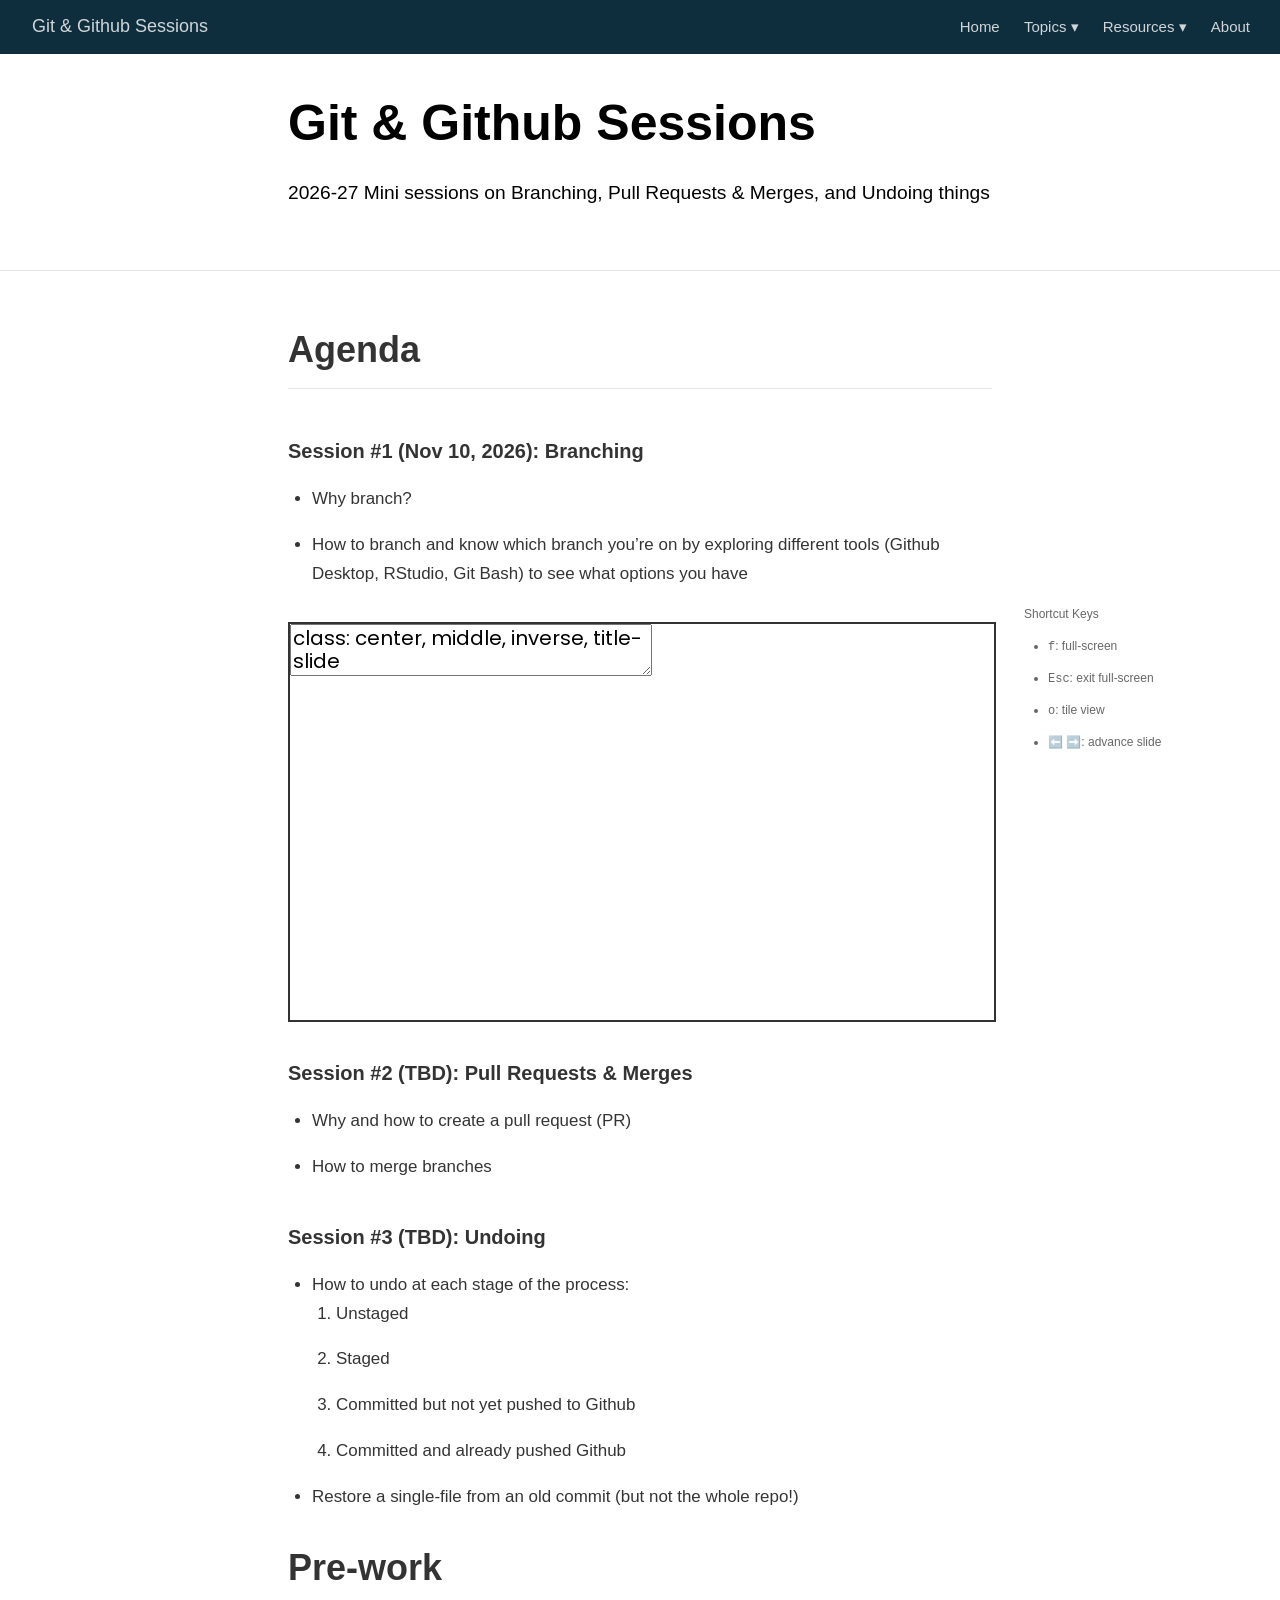
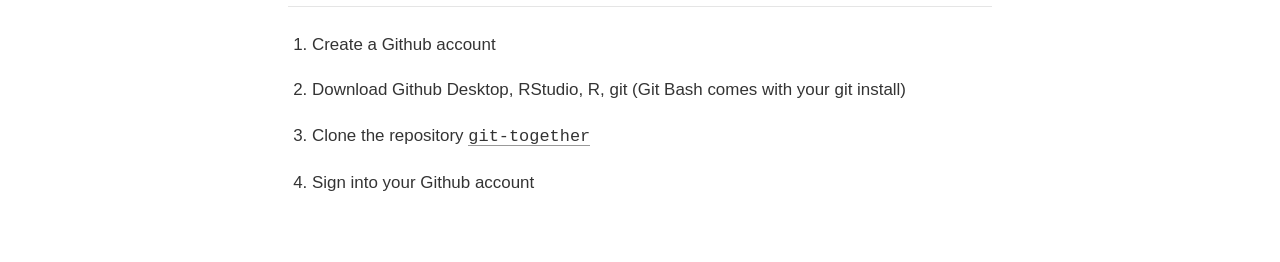
==== commit 4229f72b: "added new slide deck on branching" ====
--- a/docs/index.html
+++ b/docs/index.html
@@ -2106,6 +2106,7 @@
   <script src="site_libs/shareon-1.4.1/shareon.min.js"></script>
   <link href="site_libs/xaringanExtra-shareagain-0.2.6/shareagain.css" rel="stylesheet" />
   <script src="site_libs/xaringanExtra-shareagain-0.2.6/shareagain.js"></script>
+  <script src="site_libs/fitvids-2.1.1/fitvids.min.js"></script>
   <script src="site_libs/popper-2.6.0/popper.min.js"></script>
   <link href="site_libs/tippy-6.2.7/tippy.css" rel="stylesheet" />
   <link href="site_libs/tippy-6.2.7/tippy-light-border.css" rel="stylesheet" />
@@ -2185,6 +2186,21 @@
 <li>Why branch?</li>
 <li>How to branch and know which branch you’re on by exploring different tools (Github Desktop, RStudio, Git Bash) to see what options you have</li>
 </ul>
+<div class="layout-chunk" data-layout="l-body">
+<div class="shareagain" style="min-width:300px;margin:1em auto;" data-exeternal="1">
+<iframe src="slides/branching.html" width="1600" height="900" style="border:2px solid currentColor;" loading="lazy" allowfullscreen></iframe>
+<script>fitvids('.shareagain', {players: 'iframe'});</script>
+</div>
+</div>
+<aside>
+<p>Shortcut Keys</p>
+<ul>
+<li><code>f</code>: full-screen</li>
+<li><code>Esc</code>: exit full-screen</li>
+<li><code>o</code>: tile view</li>
+<li>⬅️ ➡️: advance slide</li>
+</ul>
+</aside>
 <h3 id="session-2-tbd-pull-requests-merges">Session #2 (TBD): Pull Requests &amp; Merges</h3>
 <ul>
 <li>Why and how to create a pull request (PR)</li>
